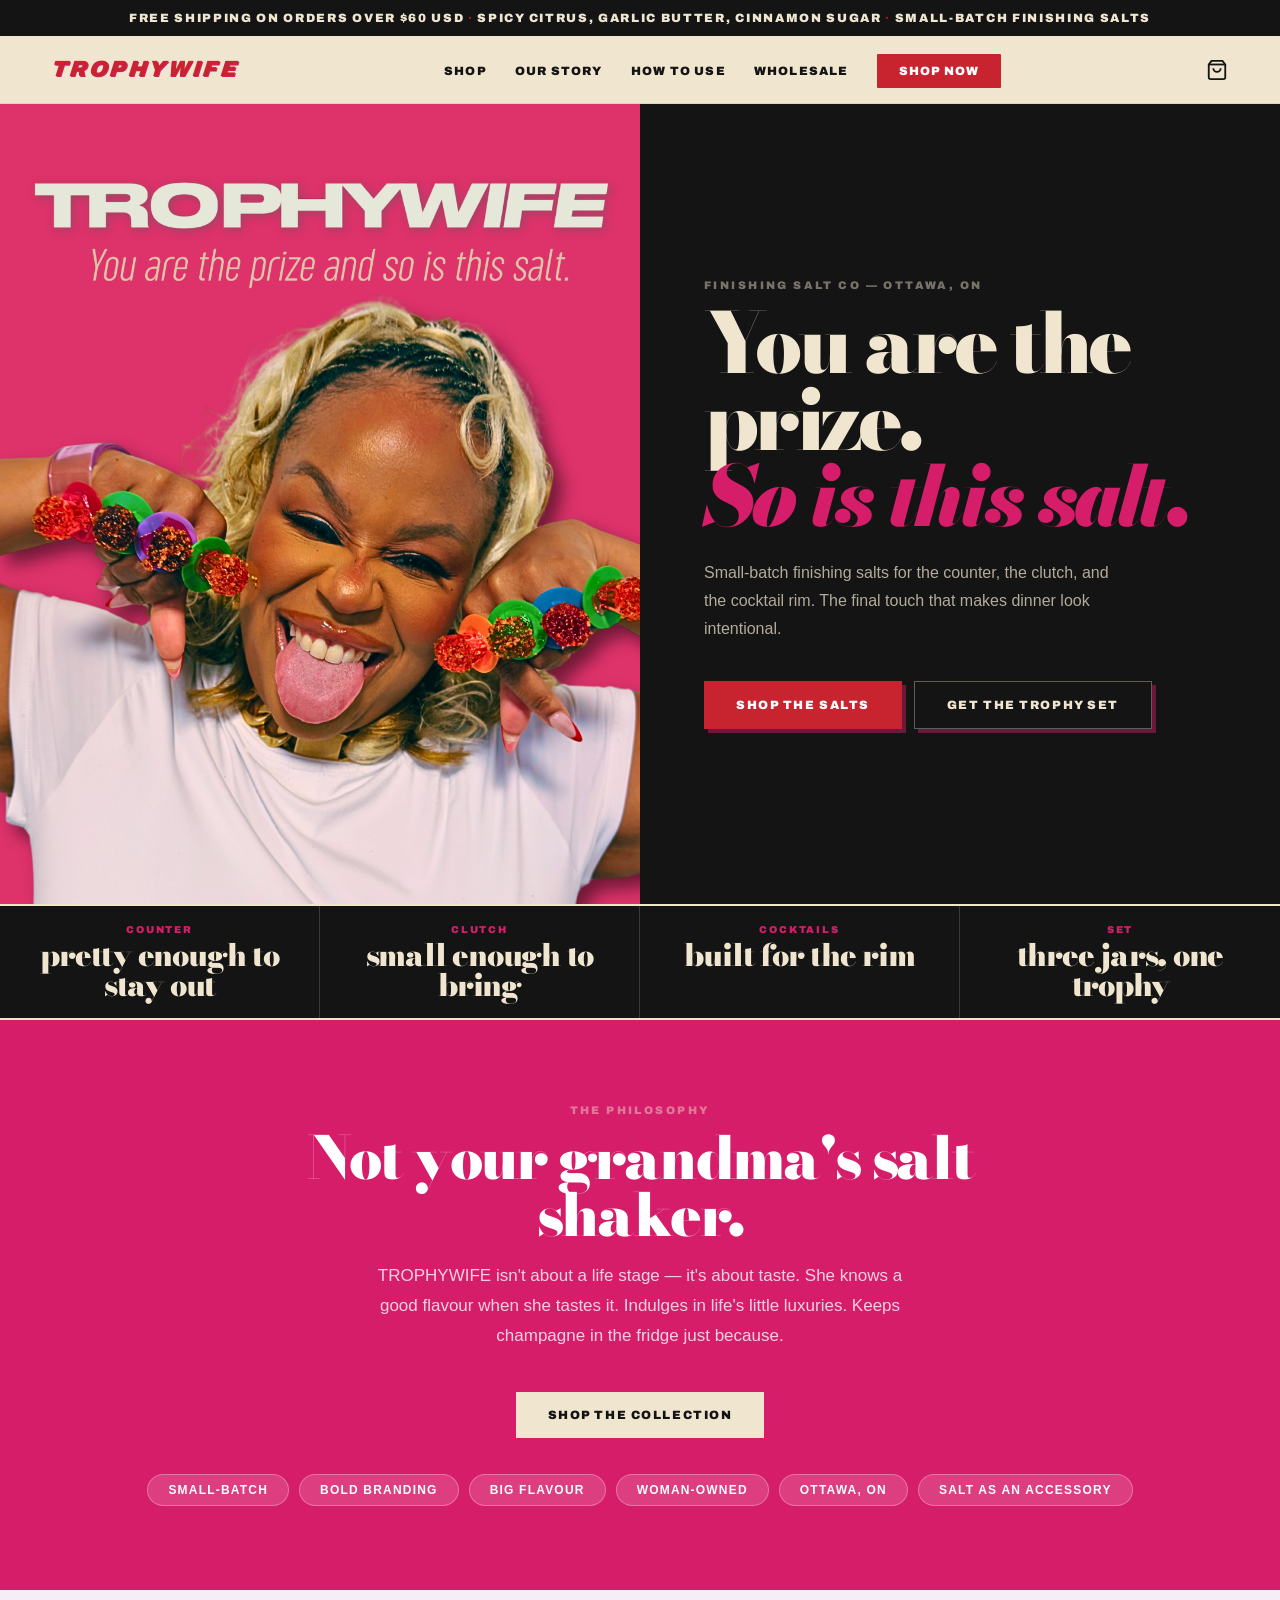
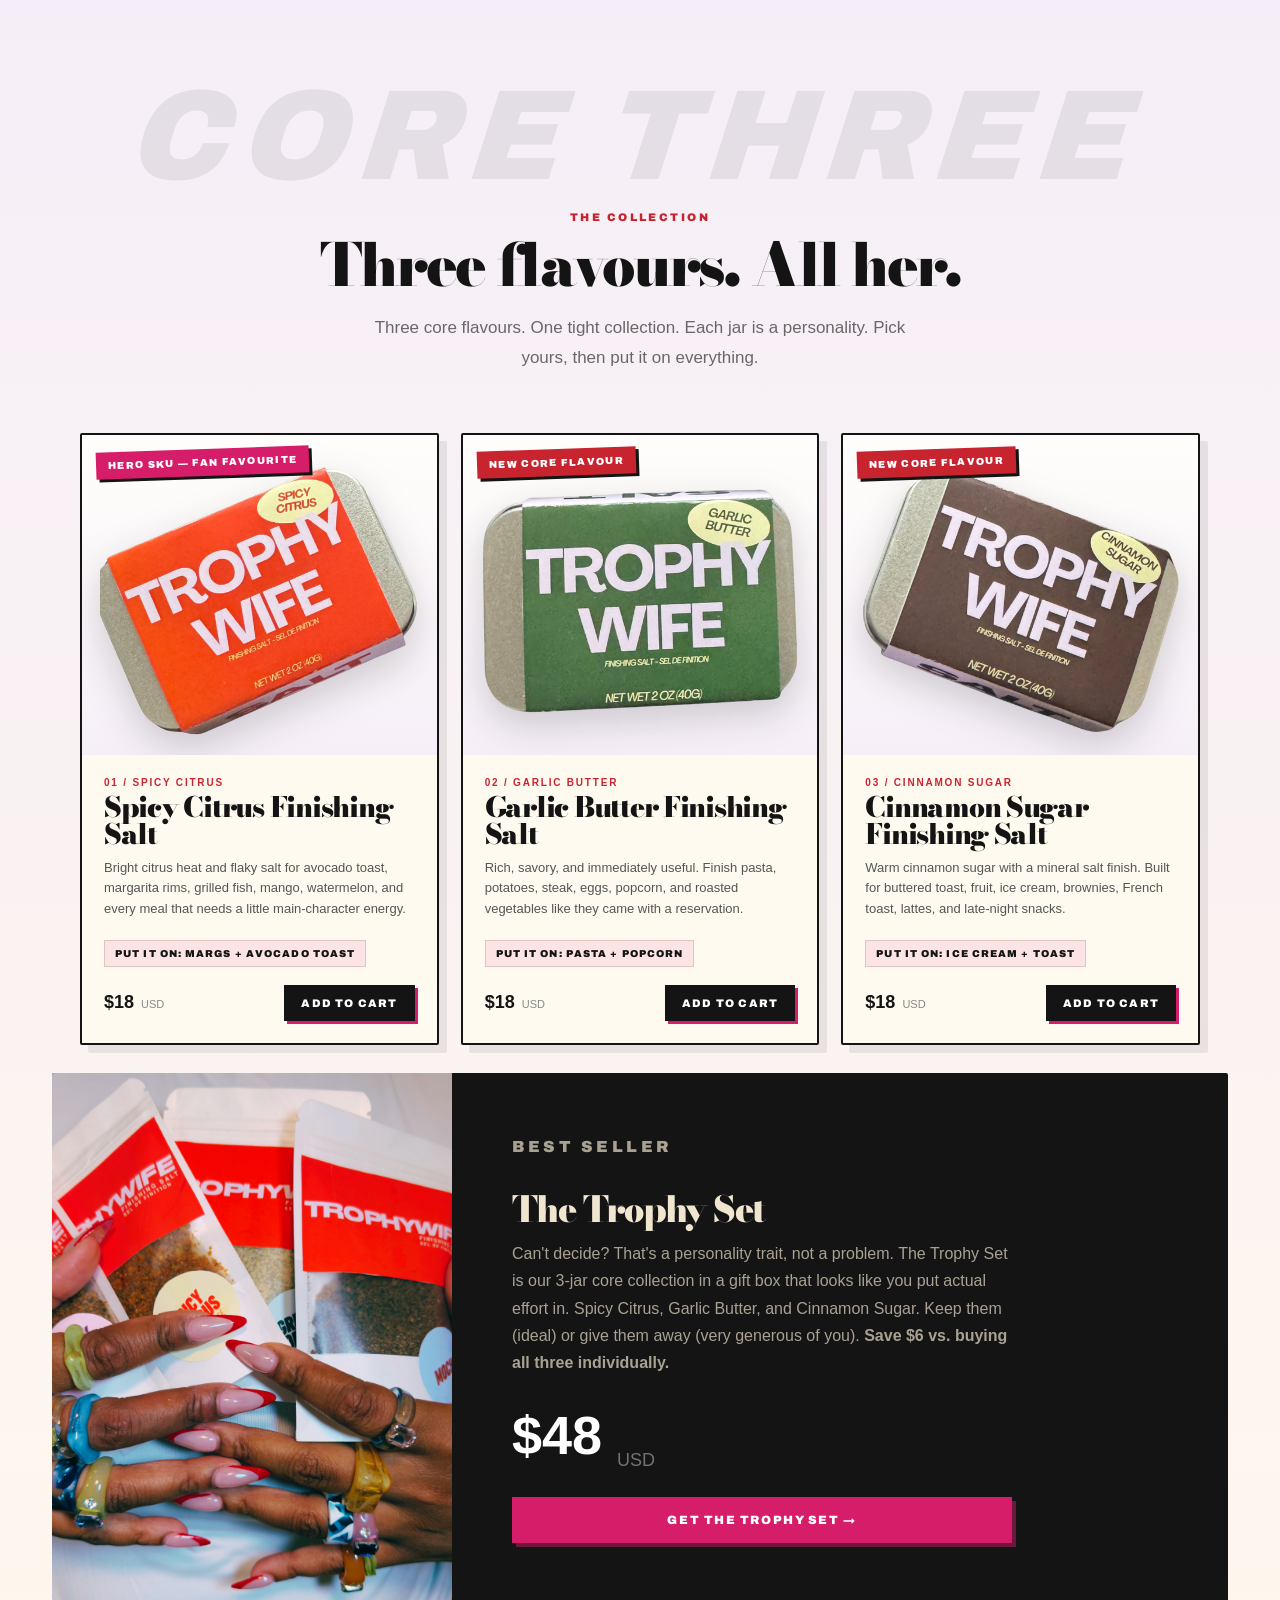
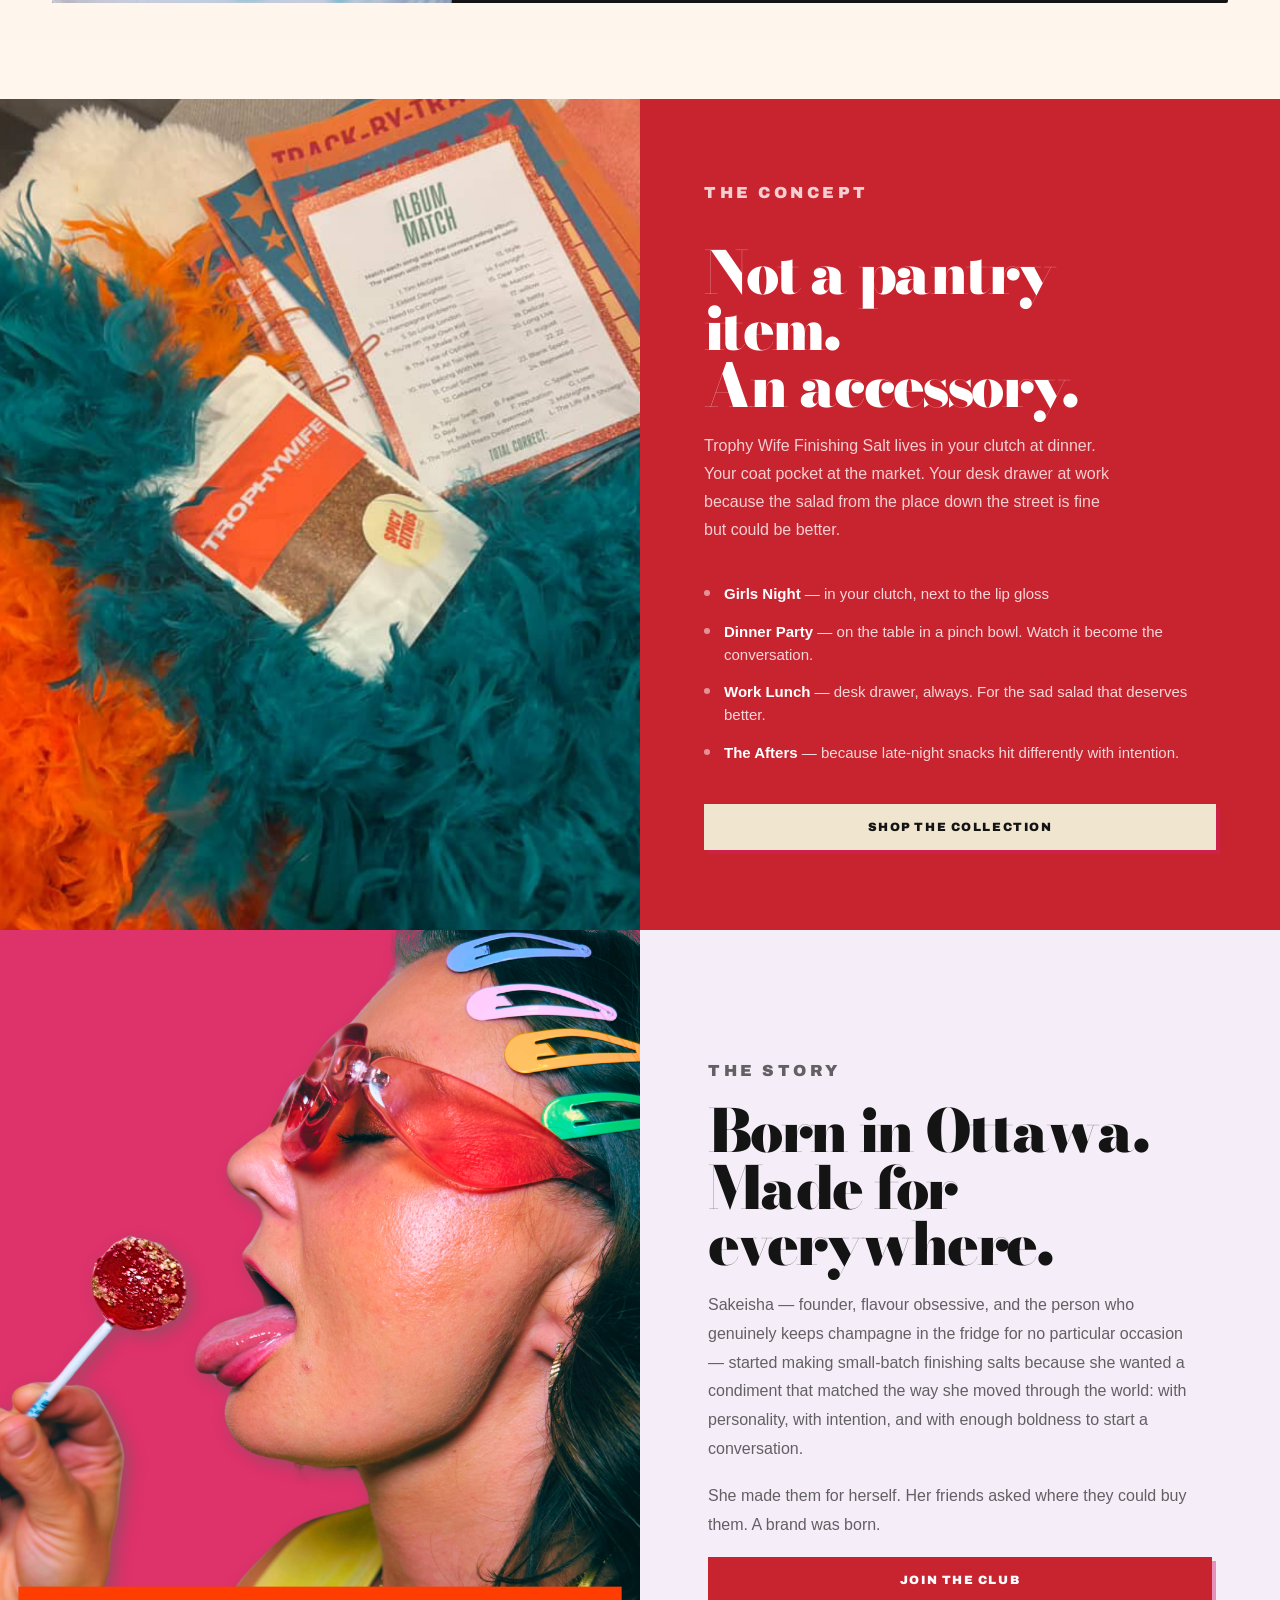
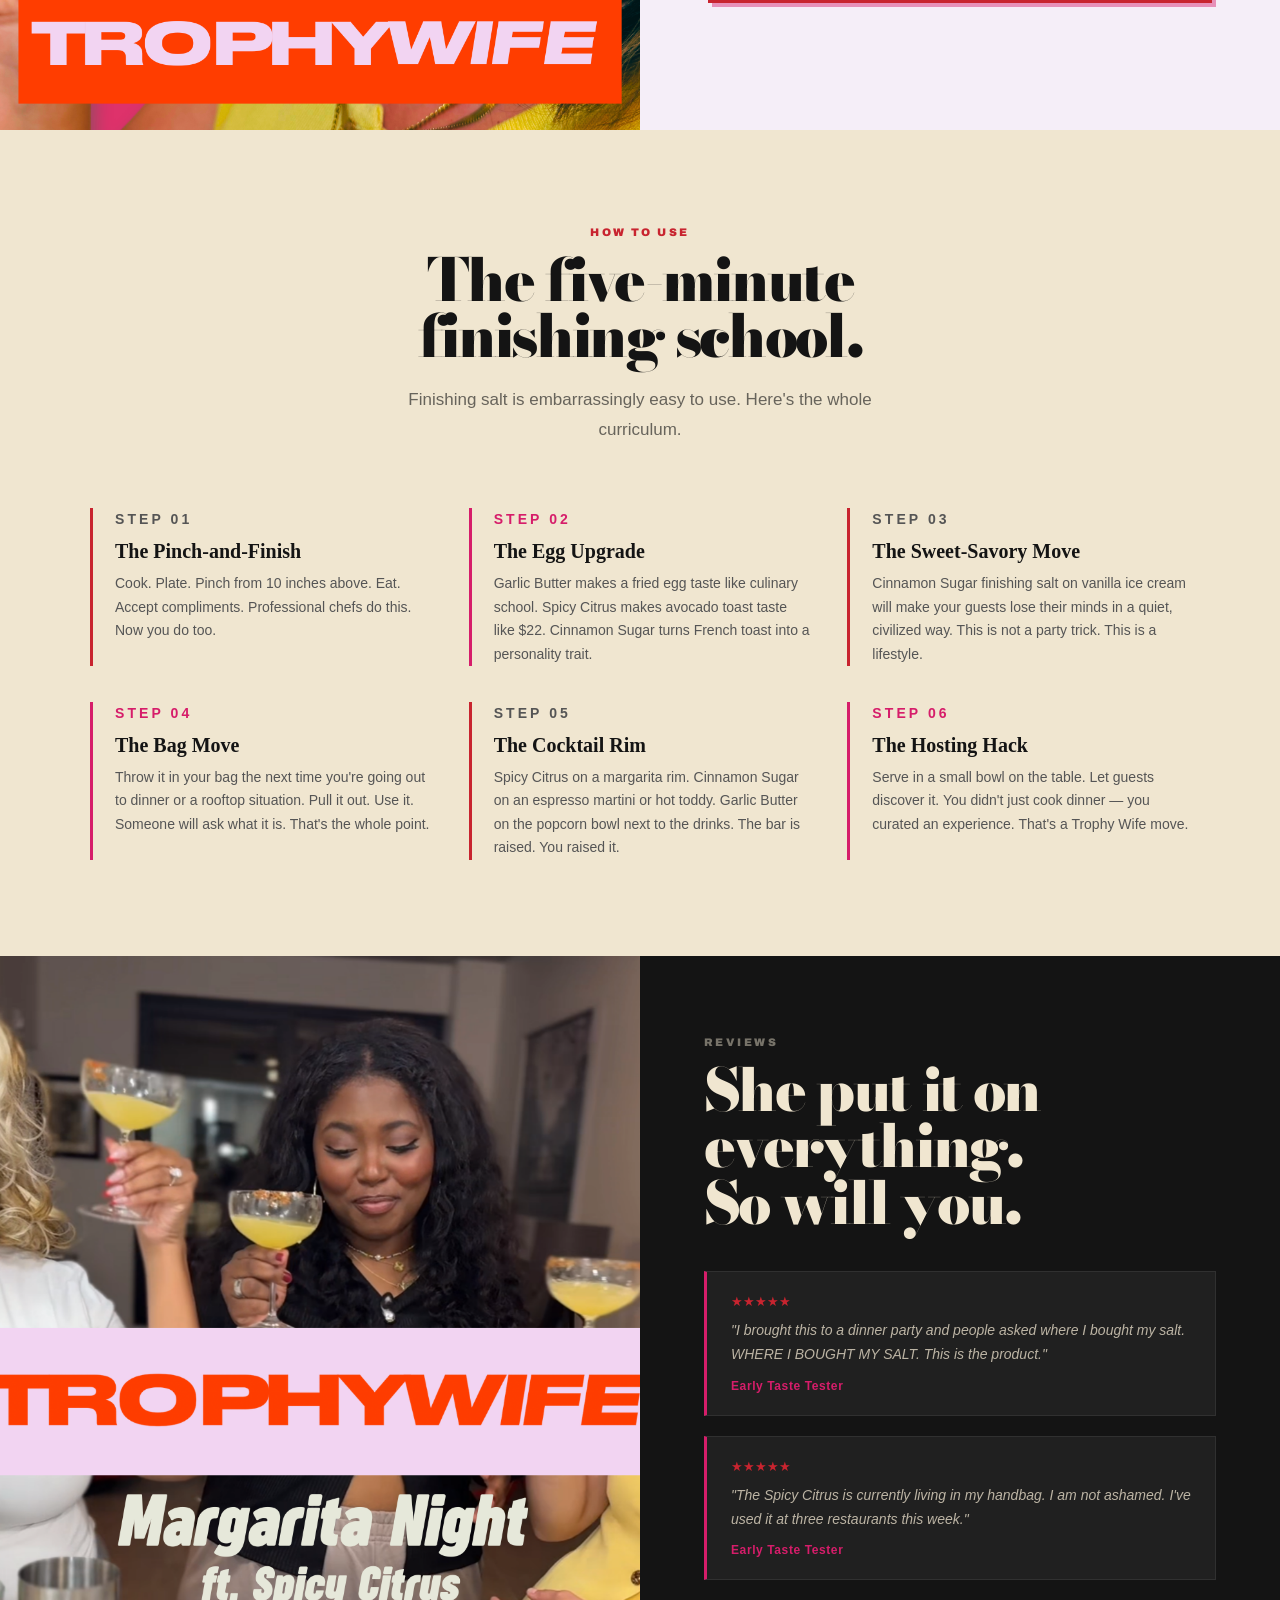
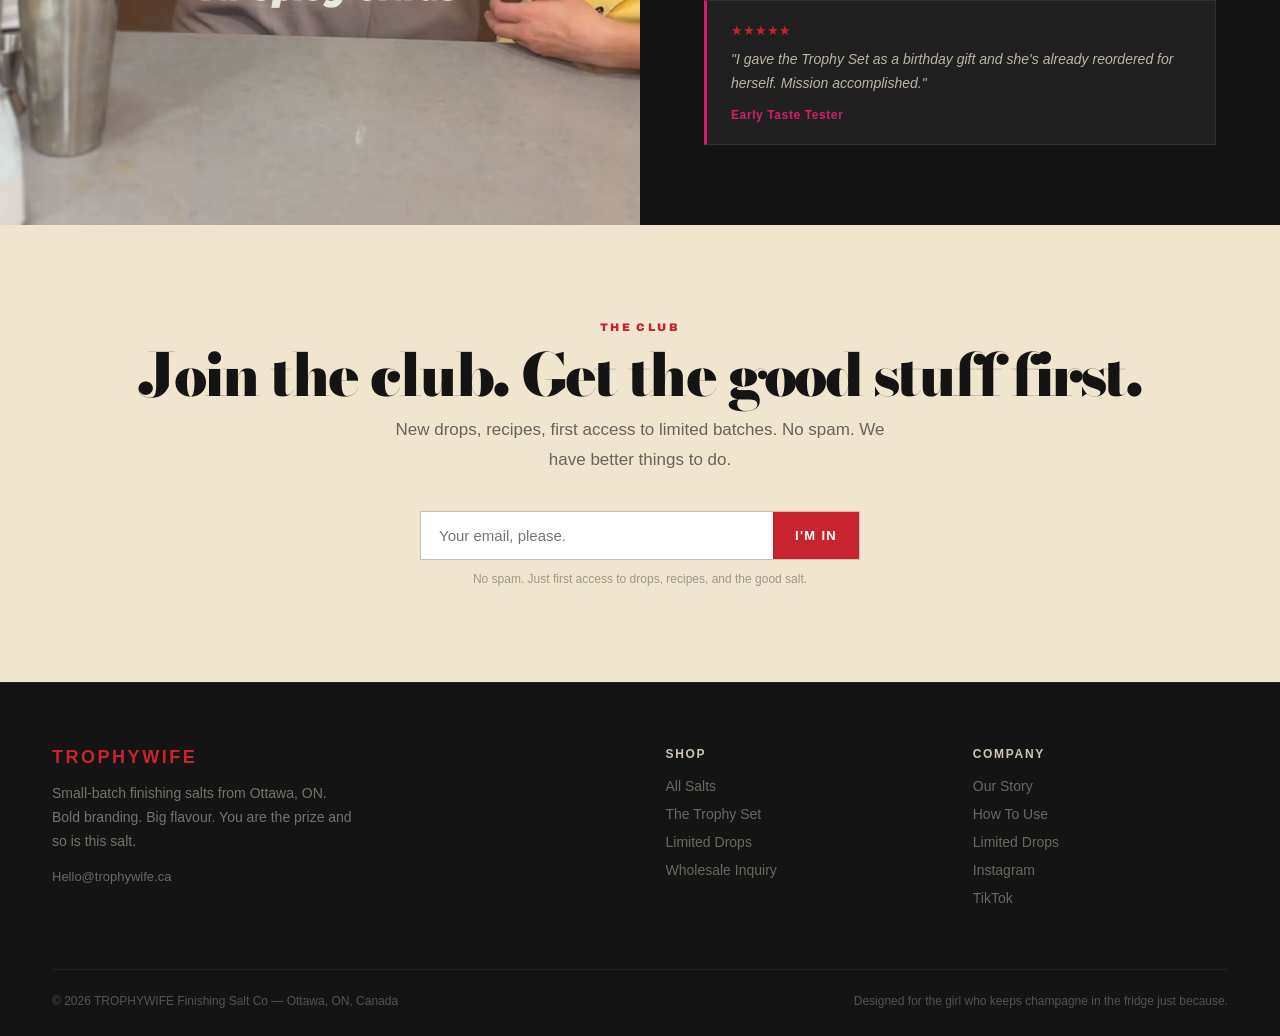
==== index.html @ c9358200 "use tin images in product cards" ====
<!DOCTYPE html>
<html lang="en">
<head>

  <!-- SEO & Security -->
  <meta name="description" content="Trophy Wife Finishing Salt Co — small-batch finishing salts made by hand in Ottawa. Spicy Citrus, Garlic Butter, and Cinnamon Sugar. You are the prize, and so is this salt.">
  <meta name="keywords" content="finishing salt, small batch salt, gourmet salt, fancy salt, CPG, Ottawa, Sakeisha, Trophy Wife">
    <!-- Favicon -->
  <link rel="icon" type="image/x-icon" href="/favicon.ico">
  <link rel="icon" type="image/png" sizes="32x32" href="/favicon-32.png">
  <link rel="icon" type="image/png" sizes="16x16" href="/favicon-16.png">
  <link rel="apple-touch-icon" sizes="180x180" href="/favicon-180.png">
  <meta name="theme-color" content="#D61D6A">
  <link rel="canonical" href="https://eattrophywife.com/">

  <!-- Open Graph (Facebook, LinkedIn, iMessage previews) -->
  <meta property="og:type" content="website">
  <meta property="og:url" content="https://eattrophywife.com/">
  <meta property="og:title" content="Trophy Wife Finishing Salt Co — You are the prize.">
  <meta property="og:description" content="Small-batch finishing salts that live in your bag, not your spice rack. Spicy Citrus, Garlic Butter, Cinnamon Sugar. Ottawa-made.">
  <meta property="og:image" content="https://eattrophywife.com/assets/hero.png">
  <meta property="og:image:width" content="1200">
  <meta property="og:image:height" content="630">
  <meta property="og:site_name" content="Trophy Wife Finishing Salt Co">

  <!-- Twitter Card -->
  <meta name="twitter:card" content="summary_large_image">
  <meta name="twitter:site" content="@trophywifesalt">
  <meta name="twitter:title" content="Trophy Wife Finishing Salt Co — You are the prize.">
  <meta name="twitter:description" content="Small-batch finishing salts that live in your bag, not your spice rack.">
  <meta name="twitter:image" content="https://eattrophywife.com/assets/hero.png">

  <!-- Structured Data (Product Schema) -->
  <script type="application/ld+json">
  {
    "@context": "https://schema.org",
    "@type": "Organization",
    "name": "Trophy Wife Finishing Salt Co",
    "url": "https://eattrophywife.com",
    "logo": "https://eattrophywife.com/assets/hero.png",
    "description": "Small-batch finishing salts handmade in Ottawa, Canada.",
    "sameAs": [
      "https://www.instagram.com/trophywifesalt"
    ]
  }
  </script>

  <link rel="preconnect" href="https://api.fontshare.com">
  <link rel="preconnect" href="https://fonts.googleapis.com">
  <link rel="preconnect" href="https://fonts.gstatic.com" crossorigin>
  <link href="https://fonts.googleapis.com/css2?family=Archivo:ital,wght@0,700;0,900;1,900&family=Bodoni+Moda:ital,opsz,wght@0,6..96,600..900;1,6..96,700..900&display=swap" rel="stylesheet">
  <link href="https://api.fontshare.com/v2/css?f[]=satoshi@700,500,400&display=swap" rel="stylesheet">
  <meta charset="UTF-8"/>
  <meta name="viewport" content="width=device-width, initial-scale=1.0"/>
  <title>TROPHYWIFE — Finishing Salt Co</title>
  <style>
    *, *::before, *::after { box-sizing: border-box; margin: 0; padding: 0; }
    :root {
      --pink:  #D61D6A;
      --red:   #C8242F;
      --cream: #F0E6D0;
      --lav:   #F5EEF8;
      --dark:  #141414;
      --gold:  #C9A84C;
    }
    html { scroll-behavior: smooth; }
    body { font-family: 'Satoshi', 'DM Sans', sans-serif; background: var(--cream); color: var(--dark); overflow-x: hidden; }
    body::selection { background: var(--pink); color: #fff; }

    /* ANN */
    .ann { background: var(--dark); color: var(--cream); text-align: center; padding: 11px; font-size: 12px; letter-spacing: .14em; font-weight: 900; font-family:'Archivo', 'Satoshi', sans-serif; text-transform:uppercase; }
    .ann b { color: var(--red); }

    /* NAV */
    nav { background: var(--cream); display: flex; align-items: center; justify-content: space-between; padding: 0 52px; height: 68px; border-bottom: 1px solid rgba(0,0,0,.08); position: sticky; top: 0; z-index: 200; }
    .logo { font-family:'Archivo', 'Satoshi', sans-serif; font-weight: 900; font-style:italic; font-size: 22px; line-height:.85; letter-spacing: .11em; color: var(--red); text-decoration: none; transform:skew(-8deg); text-shadow: 1px 1px 0 var(--pink); }
    .nav-links { display: flex; gap: 28px; list-style: none; }
    .nav-links a { text-decoration: none; color: var(--dark); font-size: 12px; font-family:'Archivo','Satoshi',sans-serif; font-weight: 900; letter-spacing: .1em; text-transform: uppercase; }
    .nav-links a:hover { color: var(--red); }
    .nav-cta { background: var(--red); color: #fff !important; padding: 10px 22px; border-radius: 1px; }

    /* HERO */
    .hero { display: grid; grid-template-columns: 1fr 1fr; min-height: calc(100vh - 108px); }
    .hero-img { background: var(--pink); overflow: hidden; position: relative; }
    .hero-img img { width: 100%; height: 100%; object-fit: cover; object-position: center top; display: block; }
    .hero-text { background: var(--dark); display: flex; flex-direction: column; justify-content: center; padding: 80px 64px; }
    .eyebrow { font-family:'Archivo','Satoshi',sans-serif; font-size: 11px; letter-spacing: .22em; text-transform: uppercase; font-weight: 900; margin-bottom: 14px; }
    .eyebrow-red   { color: var(--red); }
    .eyebrow-pink  { color: var(--pink); }
    .eyebrow-muted { color: rgba(240,230,208,.45); }
    h1 { font-family: 'Bodoni Moda', 'Zodiak', 'Georgia', serif; font-weight: 900; font-size: clamp(48px,6.5vw,102px); line-height: .92; letter-spacing:-.055em; color: var(--cream); margin-bottom: 24px; }
    h1 em { font-style: italic; color: var(--pink); }
    .hero-sub { font-size: 16px; line-height: 1.75; color: rgba(240,230,208,.72); max-width: 420px; margin-bottom: 38px; }
    .btns { display: flex; gap: 12px; flex-wrap: wrap; }
    .btn { display: inline-flex; align-items: center; justify-content:center; padding: 16px 32px; font-size: 12px; font-weight: 900; letter-spacing: .13em; text-transform: uppercase; text-decoration: none; border-radius: 0; cursor: pointer; border: none; font-family: 'Archivo', 'Satoshi', sans-serif; transition: opacity .15s, transform .15s, box-shadow .15s; box-shadow: 4px 4px 0 rgba(214,29,106,.45); }
    .btn:hover { opacity: .92; transform: translate(-1px,-2px); box-shadow: 6px 6px 0 rgba(214,29,106,.55); }
    .btn-red     { background: var(--red);   color: #fff; }
    .btn-cream   { background: var(--cream); color: var(--dark); }
    .btn-dark    { background: var(--dark);  color: #fff; }
    .btn-pink    { background: var(--pink);  color: #fff; }
    .btn-outline { background: transparent; color: var(--cream); border: 1.5px solid rgba(240,230,208,.35); }

    /* SECTION */
    section { padding: 96px 52px; }
    h2 { font-family: 'Bodoni Moda', 'Zodiak', 'Georgia', serif; font-size: clamp(34px,4.6vw,68px); font-weight: 900; line-height: .96; letter-spacing:-.045em; margin-bottom: 20px; }
    .body-lg { font-size: 17px; line-height: 1.75; color: rgba(20,20,20,.62); }
    .body-lg-light { color: rgba(240,230,208,.72); }

    /* PHILOSOPHY */
    .philosophy { background: var(--pink); color: #fff; text-align: center; padding: 84px 52px; }
    .philosophy h2 { color: #fff; max-width: 800px; margin: 0 auto 18px; }
    .philosophy .body-lg { color: rgba(255,255,255,.8); max-width: 560px; margin: 0 auto 42px; }
    .pills { display: flex; flex-wrap: wrap; gap: 10px; justify-content: center; margin-top: 36px; }
    .pill { background: rgba(255,255,255,.15); border: 1px solid rgba(255,255,255,.28); color: #fff; padding: 8px 20px; border-radius: 100px; font-size: 12px; font-weight: 700; letter-spacing: .1em; text-transform: uppercase; }

    /* PRODUCTS */
    .products { background: linear-gradient(180deg, var(--lav) 0%, #fff7ed 100%); position:relative; }
    .products-hdr { text-align: center; margin-bottom: 60px; }
    .grid-4 { display: grid; grid-template-columns: repeat(3,1fr); gap: 22px; max-width: 1120px; margin: 0 auto 28px; }
    .pcard { background: #fffaf0; border-radius: 2px; overflow: hidden; transition: transform .2s, box-shadow .2s; display:flex; flex-direction:column; min-height:100%; border:2px solid var(--dark); box-shadow: 8px 8px 0 rgba(20,20,20,.08); position:relative; }
    .pcard:hover { transform: translate(-2px,-6px) rotate(-.35deg); box-shadow: 12px 14px 0 rgba(214,29,106,.18), 0 20px 50px rgba(0,0,0,.12); }
    .pimg { height: 320px; overflow: hidden; position: relative; display:flex; align-items:center; justify-content:center; background:linear-gradient(180deg, rgba(255,255,255,.75) 0%, rgba(245,238,248,.95) 100%); padding: 22px 18px 10px; }
    .pimg img { width: 100%; height: 100%; object-fit: contain; object-position: center; filter: drop-shadow(0 14px 18px rgba(20,20,20,.18)); }
    .pbadge { position: absolute; top: 14px; left: 14px; right:auto; background: var(--red); color: #fff; text-align: center; padding: 8px 12px; font-size: 10px; font-family:'Archivo','Satoshi',sans-serif; font-weight: 900; letter-spacing: .13em; transform: rotate(-2deg); z-index:2; box-shadow:3px 3px 0 var(--dark); }
    .pbadge-hero { background: var(--pink); }
    .pbody { padding: 22px; display:flex; flex-direction:column; flex:1; }
    .pnum { font-size: 10px; color: var(--red); font-weight: 700; letter-spacing: .18em; text-transform: uppercase; margin-bottom: 5px; }
    .pname { font-family: 'Bodoni Moda', 'Zodiak', 'Georgia', serif; font-size: 28px; font-weight: 900; margin-bottom: 10px; line-height: .98; letter-spacing:-.045em; }
    .pdesc { font-size: 13px; color: #555; line-height: 1.6; margin-bottom: 18px; min-height:64px; }
    .pfoot { display: flex; align-items: center; justify-content: space-between; margin-top:auto; gap:14px; }
    .pprice { font-size: 18px; font-weight: 700; }
    .pprice sub { font-size: 11px; color: #888; font-weight: 400; vertical-align: baseline; margin-left: 2px; }
    .add-btn { background: var(--dark); color: #fff; border: none; padding: 12px 17px; font-size: 11px; font-weight: 900; letter-spacing: .11em; text-transform: uppercase; cursor: pointer; border-radius: 0; font-family: 'Archivo','Satoshi',sans-serif; transition: background .15s, transform .15s; box-shadow:3px 3px 0 var(--pink); }
    .add-btn:hover { background: var(--red); transform:translate(-1px,-1px); }

    .signal-strip { background: var(--dark); color: var(--cream); display:grid; grid-template-columns:repeat(4,1fr); border-top:2px solid var(--cream); border-bottom:2px solid var(--cream); }
    .signal-item { padding:18px 22px; text-align:center; border-right:1px solid rgba(240,230,208,.18); }
    .signal-item:last-child { border-right:0; }
    .signal-kicker { font-family:'Archivo','Satoshi',sans-serif; font-size:10px; letter-spacing:.18em; font-weight:900; color:var(--pink); text-transform:uppercase; display:block; margin-bottom:5px; }
    .signal-copy { font-family:'Bodoni Moda','Georgia',serif; font-size:clamp(22px,2.4vw,36px); font-weight:900; letter-spacing:-.04em; line-height:.95; }
    .flavor-move { display:inline-flex; align-self:flex-start; background:rgba(214,29,106,.1); color:var(--dark); border:1px solid rgba(20,20,20,.14); padding:7px 10px; margin:0 0 18px; font-family:'Archivo','Satoshi',sans-serif; font-size:10px; font-weight:900; letter-spacing:.11em; text-transform:uppercase; }
    .section-scream { font-family:'Archivo','Satoshi',sans-serif; font-weight:900; font-style:italic; letter-spacing:.08em; text-transform:uppercase; color:rgba(20,20,20,.08); font-size:clamp(44px,10vw,148px); line-height:.8; text-align:center; margin:0 auto 22px; transform:skew(-8deg); }

    /* GIFT CARD */
    .gift-card { background: var(--dark); display: flex; overflow: hidden; border-radius: 2px; max-width: 1260px; margin: 0 auto; }
    .gift-img { flex: 0 0 400px; overflow: hidden; background: var(--pink); }
    .gift-img img { width: 100%; height: 100%; object-fit: cover; }
    .gift-body { padding: 60px; display: flex; flex-direction: column; justify-content: center; }
    .gift-body h2 { color: var(--cream); font-size: clamp(26px,2.8vw,44px); margin-bottom: 14px; }
    .gift-body p { font-size: 16px; color: rgba(240,230,208,.68); line-height: 1.7; max-width: 500px; margin-bottom: 32px; }
    .gift-price { font-size: 54px; font-weight: 900; color: #fff; line-height: 1; margin-bottom: 28px; }
    .gift-price sub { font-size: 18px; color: rgba(255,255,255,.4); font-weight: 400; }

    /* LIFESTYLE SPLIT */
    .lifestyle-split { display: grid; grid-template-columns: 1fr 1fr; min-height: 600px; padding: 0; }
    .ls-img { overflow: hidden; }
    .ls-img img { width: 100%; height: 100%; object-fit: cover; display: block; }
    .ls-text { background: var(--red); color: #fff; padding: 80px 64px; display: flex; flex-direction: column; justify-content: center; }
    .ls-text h2 { color: #fff; max-width: 420px; margin-bottom: 18px; }
    .ls-text p { font-size: 16px; color: rgba(255,255,255,.78); max-width: 420px; line-height: 1.75; margin-bottom: 38px; }
    .use-list { list-style: none; display: flex; flex-direction: column; gap: 14px; margin-bottom: 40px; }
    .use-list li { display: flex; align-items: flex-start; gap: 14px; }
    .use-list .dot { width: 6px; height: 6px; background: rgba(255,255,255,.5); border-radius: 50%; margin-top: 8px; flex-shrink: 0; }
    .use-list span { font-size: 15px; color: rgba(255,255,255,.82); line-height: 1.55; }
    .use-list strong { color: #fff; }

    /* ABOUT SPLIT */
    .about-split { display: grid; grid-template-columns: 1fr 1fr; min-height: 620px; padding: 0; }
    .about-img { overflow: hidden; background: var(--pink); }
    .about-img img { width: 100%; height: 100%; object-fit: cover; display: block; }
    .about-text { background: var(--lav); padding: 88px 68px; display: flex; flex-direction: column; justify-content: center; }
    .about-text h2 { margin-bottom: 18px; }
    .about-text p { font-size: 16px; line-height: 1.8; color: rgba(20,20,20,.65); margin-bottom: 18px; max-width: 480px; }

    /* HOW TO */
    .howto { background: var(--cream); }
    .howto-hdr { text-align: center; max-width: 640px; margin: 0 auto 64px; }
    .steps { display: grid; grid-template-columns: repeat(3,1fr); gap: 36px; max-width: 1100px; margin: 0 auto; }
    .step { padding-left: 22px; border-left: 3px solid var(--red); }
    .step:nth-child(even) { border-left-color: var(--pink); }
    .step-n { font-size: 10px; font-weight: 700; letter-spacing: .22em; color: var(--red); text-transform: uppercase; margin-bottom: 8px; }
    .step:nth-child(even) .step-n { color: var(--pink); }
    .step h4 { font-family: 'Zodiak', 'Georgia', serif; font-size: 20px; font-weight: 700; margin-bottom: 9px; }
    .step p { font-size: 14px; color: #555; line-height: 1.68; }

    /* SOCIAL PROOF / PHOTO BAND */
    .proof-band { background: var(--dark); display: grid; grid-template-columns: 1fr 1fr; min-height: 500px; padding: 0; }
    .proof-img { overflow: hidden; }
    .proof-img img { width: 100%; height: 100%; object-fit: cover; display: block; }
    .proof-text { padding: 80px 64px; display: flex; flex-direction: column; justify-content: center; }
    .proof-text h2 { color: var(--cream); margin-bottom: 40px; }
    .tgrid { display: flex; flex-direction: column; gap: 20px; }
    .tcard { background: rgba(255,255,255,.05); border: 1px solid rgba(255,255,255,.07); border-left: 3px solid var(--pink); padding: 22px 24px; }
    .stars { color: var(--red); font-size: 13px; margin-bottom: 10px; }
    .ttext { font-style: italic; font-size: 14px; line-height: 1.7; color: rgba(240,230,208,.75); margin-bottom: 12px; }
    .tauthor { font-size: 12px; font-weight: 700; color: var(--pink); letter-spacing: .05em; }

    /* GIFT BAND */
    .gift-band { background: var(--pink); display: flex; align-items: center; justify-content: space-between; padding: 72px 80px; gap: 48px; }
    .gift-band h2 { color: #fff; max-width: 540px; }
    .gift-band p { font-size: 16px; color: rgba(255,255,255,.78); max-width: 500px; margin-top: 14px; }
    .gift-price-right { text-align: right; flex-shrink: 0; }
    .gift-price-right .amount { font-size: 64px; font-weight: 900; color: #fff; line-height: 1; display: block; }
    .gift-price-right .label { font-size: 13px; color: rgba(255,255,255,.55); letter-spacing: .1em; text-transform: uppercase; margin-bottom: 22px; display: block; }

    /* EMAIL */
    .email-sect { background: var(--cream); text-align: center; }
    .email-sect h2 { margin-bottom: 12px; }
    .email-sect .body-lg { max-width: 500px; margin: 0 auto 36px; }
    .email-form { display: flex; max-width: 440px; margin: 0 auto; border: 1.5px solid rgba(20,20,20,.18); }
    .email-form input { flex: 1; padding: 15px 18px; border: none; background: #fff; font-size: 15px; font-family: 'Satoshi',sans-serif; outline: none; color: var(--dark); }
    .email-form button { background: var(--red); color: #fff; border: none; padding: 15px 22px; font-size: 13px; font-weight: 700; letter-spacing: .1em; text-transform: uppercase; cursor: pointer; font-family: 'Satoshi',sans-serif; }
    .email-form button:hover { background: var(--pink); }
    .email-fine { font-size: 12px; color: rgba(20,20,20,.38); margin-top: 12px; }

    /* FOOTER */
    footer { background: var(--dark); padding: 64px 52px 28px; border-top: 1px solid rgba(255,255,255,.06); }
    .footer-grid { display: grid; grid-template-columns: 2.2fr 1fr 1fr; gap: 52px; margin-bottom: 52px; }
    .footer-brand { font-weight: 900; font-size: 18px; letter-spacing: .14em; color: var(--red); margin-bottom: 14px; }
    .footer-tag { font-size: 14px; line-height: 1.7; color: rgba(240,230,208,.45); max-width: 300px; margin-bottom: 16px; }
    .footer-contact { font-size: 13px; color: rgba(240,230,208,.4); }
    .footer-h { font-size: 12px; font-weight: 700; letter-spacing: .14em; text-transform: uppercase; color: rgba(240,230,208,.85); margin-bottom: 16px; }
    .footer-links { list-style: none; }
    .footer-links li { margin-bottom: 10px; }
    .footer-links a { color: rgba(240,230,208,.4); font-size: 14px; text-decoration: none; }
    .footer-links a:hover { color: var(--cream); }
    .footer-bottom { border-top: 1px solid rgba(255,255,255,.06); padding-top: 24px; display: flex; justify-content: space-between; font-size: 12px; color: rgba(240,230,208,.3); }

    /* RESPONSIVE */
    @media (max-width: 900px) {
      nav { padding: 0 20px; gap: 16px; }
      .nav-links { display: none; }
      .hero, .about-split, .lifestyle-split, .proof-band { grid-template-columns: 1fr; }
      .signal-strip { grid-template-columns:repeat(2,1fr); }
      .hero { min-height: 0; }
      .hero-img, .about-img { height: 60vw; }
      .hero-img img { object-position: center 25% !important; }
      .hero-text, .about-text, .ls-text, .proof-text { padding: 52px 28px; }
      section { padding: 64px 24px; }
      .grid-4 { grid-template-columns: repeat(2,1fr); }
      .steps { grid-template-columns: 1fr; }
      .gift-card { flex-direction: column; }
      .gift-img { flex: none; height: 280px; }
      .gift-body { padding: 40px 28px; }
      .gift-band { flex-direction: column; padding: 52px 24px; text-align: center; }
      .gift-price-right { text-align: center; }
      .footer-grid { grid-template-columns: 1fr; gap: 28px; }
    }

    @media (max-width: 640px) {
      .ann { font-size: 11.5px; padding: 10px 16px; line-height:1.35; }
      nav { height: 56px; padding: 0 16px; }
      .logo { font-size: 18px; }
      h1 { font-size: clamp(36px, 10vw, 56px); }
      h2 { font-size: clamp(30px, 8vw, 46px); }
      .hero-img { height: 82vw; }
      .hero-img img { object-position: center top !important; }
      .hero-sub { font-size: 16px; line-height:1.62; }
      .btns { flex-direction: column; gap: 12px; align-items: stretch; }
      .btns .btn { text-align: center; padding: 17px 24px; font-size:12px; }
      .grid-4 { grid-template-columns: 1fr 1fr; gap: 12px; }
      .pcard .pimg { height: 52vw; }
      .pname { font-size: 25px; }
      .pdesc { font-size:14px; line-height:1.58; min-height:0; }
      .flavor-move { font-size:10.5px; line-height:1.25; }
      .pprice { font-size: 17px; }
      .add-btn { padding: 14px 16px; font-size: 11.5px; }
      .hero-text, .about-text, .ls-text, .proof-text { padding: 36px 20px; }
      section { padding: 52px 16px; }
      .philosophy h2 { font-size: clamp(30px, 8vw, 44px); }
      .steps { gap: 28px; }
      .step { padding: 0 0 0 14px; }
      .step p, .ttext, .footer-links a, .footer-tag { font-size:15px; }
      .footer-contact, .footer-bottom { font-size:13px; }
      .email-form { flex-direction: column; border: none; }
      .email-form input { border: 1.5px solid rgba(20,20,20,.18); padding: 15px 18px; margin-bottom: 8px; }
      .email-form button { padding: 15px; }
      .gift-body { padding: 28px 20px; }
      .gift-body h2 { font-size: clamp(22px, 6vw, 32px); }
      .footer-grid { padding: 0; }
      .footer-links { gap: 12px; }
    }

    @media (max-width: 520px) {
      .grid-4 { grid-template-columns: 1fr; }
      .signal-strip { grid-template-columns:1fr; }
      .signal-item { border-right:0; border-bottom:1px solid rgba(240,230,208,.14); }
      .pcard .pimg { height: 72vw; }
    }

    .hamburger { display: none; flex-direction: column; gap: 5px; cursor: pointer; padding: 4px; background: none; border: none; }
    .hamburger span { display: block; width: 22px; height: 2px; background: var(--dark); border-radius: 2px; transition: all .25s; }
    .mobile-menu { display: none; position: fixed; top: 56px; left: 0; right: 0; background: #141414; padding: 24px; z-index: 999; flex-direction: column; gap: 0; border-top: 1px solid rgba(240,230,208,.12); }
    .mobile-menu a { color: #F0E6D0; text-decoration: none; font-size: 15px; font-weight: 600; letter-spacing: .08em; text-transform: uppercase; padding: 14px 0; border-bottom: 1px solid rgba(240,230,208,.08); display: block; font-family: 'Satoshi', sans-serif; }
    .mobile-menu a:last-child { border-bottom: none; }
    .mobile-menu.open { display: flex; }

    @media (max-width: 640px) {
      .nav-links { display: none; }
      .hamburger { display: flex; }
      .nav-cta { display: none; }
    }
  </style>
</head>
<body>

<div class="ann">Free shipping on orders over $60 USD <b>·</b> Spicy Citrus, Garlic Butter, Cinnamon Sugar <b>·</b> Small-batch finishing salts</div>

<nav>
  <a class="logo" href="/">TROPHYWIFE</a>
  <ul class="nav-links">
    <li><a href="#products">Shop</a></li>
    <li><a href="#about">Our Story</a></li>
    <li><a href="#howto">How To Use</a></li>
    <li><a href="mailto:Hello@trophywife.ca?subject=TROPHYWIFE%20Wholesale%20Inquiry">Wholesale</a></li>
    <li><a href="#products" class="nav-cta">Shop Now</a></li>
  </ul>

  <!-- Mobile hamburger -->
  <button class="hamburger" id="hamburger" onclick="toggleMenu()" aria-label="Menu">
    <span></span><span></span><span></span>
  </button>
</nav>
<div class="mobile-menu" id="mobileMenu">
  <a href="#products" onclick="closeMenu()">Shop</a>
  <a href="#about" onclick="closeMenu()">Our Story</a>
  <a href="#howto" onclick="closeMenu()">How To Use</a>
  <a href="mailto:Hello@trophywife.ca?subject=TROPHYWIFE%20Wholesale%20Inquiry" onclick="closeMenu()">Wholesale</a>
  <a href="https://bexhn7-dp.myshopify.com/products/the-trophy-set" style="color:#C8242F;font-weight:900" onclick="closeMenu()">Get The Trophy Set</a>
</div>
<script>
function toggleMenu() {
  document.getElementById('mobileMenu').classList.toggle('open');
}
function closeMenu() {
  document.getElementById('mobileMenu').classList.remove('open');
}
</script>

<!-- HERO -->
<div class="hero">
  <div class="hero-img">
    <img src="assets/hero.png" alt="TROPHYWIFE — You are the prize and so is this salt" />
  </div>
  <div class="hero-text">
    <p class="eyebrow eyebrow-muted">Finishing Salt Co — Ottawa, ON</p>
    <h1>You are the prize.<br><em>So is this salt.</em></h1>
    <p class="hero-sub">Small-batch finishing salts for the counter, the clutch, and the cocktail rim. The final touch that makes dinner look intentional.</p>
    <div class="btns">
      <a href="#products" class="btn btn-red">Shop The Salts</a>
      <a href="https://bexhn7-dp.myshopify.com/products/the-trophy-set" class="btn btn-outline">Get The Trophy Set</a>
    </div>
  </div>
</div>

<div class="signal-strip" aria-label="Trophy Wife product positioning">
  <div class="signal-item"><span class="signal-kicker">Counter</span><span class="signal-copy">pretty enough to stay out</span></div>
  <div class="signal-item"><span class="signal-kicker">Clutch</span><span class="signal-copy">small enough to bring</span></div>
  <div class="signal-item"><span class="signal-kicker">Cocktails</span><span class="signal-copy">built for the rim</span></div>
  <div class="signal-item"><span class="signal-kicker">Set</span><span class="signal-copy">three jars, one trophy</span></div>
</div>

<!-- PHILOSOPHY -->
<section class="philosophy">
  <p class="eyebrow eyebrow-muted">The Philosophy</p>
  <h2>Not your grandma's salt shaker.</h2>
  <p class="body-lg body-lg-light">TROPHYWIFE isn't about a life stage — it's about taste. She knows a good flavour when she tastes it. Indulges in life's little luxuries. Keeps champagne in the fridge just because.</p>
  <a href="#products" class="btn btn-cream">Shop The Collection</a>
  <div class="pills">
    <span class="pill">Small-Batch</span>
    <span class="pill">Bold Branding</span>
    <span class="pill">Big Flavour</span>
    <span class="pill">Woman-Owned</span>
    <span class="pill">Ottawa, ON</span>
    <span class="pill">Salt As An Accessory</span>
  </div>
</section>

<!-- PRODUCTS -->
<section class="products" id="products">
  <div class="products-hdr">
    <div class="section-scream">CORE THREE</div>
    <p class="eyebrow eyebrow-red">The Collection</p>
    <h2>Three flavours. All her.</h2>
    <p class="body-lg" style="max-width:560px;margin:0 auto;text-align:center;">Three core flavours. One tight collection. Each jar is a personality. Pick yours, then put it on everything.</p>
  </div>

  <div class="grid-4">
    <div class="pcard" data-product="spicy-citrus">
      <div class="pimg">
        <div class="pbadge pbadge-hero">HERO SKU — FAN FAVOURITE</div>
        <img src="assets/sku-spicy-citrus-tin.png" alt="Spicy Citrus Finishing Salt tin" />
      </div>
      <div class="pbody">
        <p class="pnum" data-slug="spicy-citrus">01 / Spicy Citrus</p>
        <h3 class="pname">Spicy Citrus Finishing Salt</h3>
        <p class="pdesc">Bright citrus heat and flaky salt for avocado toast, margarita rims, grilled fish, mango, watermelon, and every meal that needs a little main-character energy.</p>
        <span class="flavor-move">Put it on: margs + avocado toast</span>
        <div class="pfoot">
          <span class="pprice">$18 <sub>USD</sub></span>
          <button class="add-btn">Add to Cart</button>
        </div>
      </div>
    </div>

    <div class="pcard" data-product="garlic-butter">
      <div class="pimg">
        <div class="pbadge">NEW CORE FLAVOUR</div>
        <img src="assets/sku-garlic-butter-tin.png" alt="Garlic Butter Finishing Salt tin" />
      </div>
      <div class="pbody">
        <p class="pnum" data-slug="garlic-butter">02 / Garlic Butter</p>
        <h3 class="pname">Garlic Butter Finishing Salt</h3>
        <p class="pdesc">Rich, savory, and immediately useful. Finish pasta, potatoes, steak, eggs, popcorn, and roasted vegetables like they came with a reservation.</p>
        <span class="flavor-move">Put it on: pasta + popcorn</span>
        <div class="pfoot">
          <span class="pprice">$18 <sub>USD</sub></span>
          <button class="add-btn">Add to Cart</button>
        </div>
      </div>
    </div>

    <div class="pcard" data-product="cinnamon-sugar">
      <div class="pimg">
        <div class="pbadge">NEW CORE FLAVOUR</div>
        <img src="assets/sku-cinnamon-sugar-tin.png" alt="Cinnamon Sugar Finishing Salt tin" />
      </div>
      <div class="pbody">
        <p class="pnum" data-slug="cinnamon-sugar">03 / Cinnamon Sugar</p>
        <h3 class="pname">Cinnamon Sugar Finishing Salt</h3>
        <p class="pdesc">Warm cinnamon sugar with a mineral salt finish. Built for buttered toast, fruit, ice cream, brownies, French toast, lattes, and late-night snacks.</p>
        <span class="flavor-move">Put it on: ice cream + toast</span>
        <div class="pfoot">
          <span class="pprice">$18 <sub>USD</sub></span>
          <button class="add-btn">Add to Cart</button>
        </div>
      </div>
    </div>
  </div>

  <!-- Gift Set -->
  <div class="gift-card">
    <div class="gift-img">
      <img src="assets/product-hands.png" alt="The Trophy Set — three Trophy Wife Finishing Salts" />
    </div>
    <div class="gift-body">
      <p class="eyebrow eyebrow-muted">Best Seller</p>
      <h2>The Trophy Set</h2>
      <p>Can't decide? That's a personality trait, not a problem. The Trophy Set is our 3-jar core collection in a gift box that looks like you put actual effort in. Spicy Citrus, Garlic Butter, and Cinnamon Sugar. Keep them (ideal) or give them away (very generous of you). <strong>Save $6 vs. buying all three individually.</strong></p>
      <div class="gift-price">$48 <sub>USD</sub></div>
      <a href="https://bexhn7-dp.myshopify.com/products/the-trophy-set" class="btn btn-pink">Get The Trophy Set →</a>
    </div>
  </div>
</section>

<!-- LIFESTYLE SPLIT — the 9/10 editorial boots shot -->
<div class="lifestyle-split">
  <div class="ls-img">
    <img src="assets/lifestyle.png" alt="Trophy Wife Finishing Salt — not a pantry item, an accessory" />
  </div>
  <div class="ls-text">
    <p class="eyebrow eyebrow-muted">The Concept</p>
    <h2>Not a pantry item.<br>An accessory.</h2>
    <p>Trophy Wife Finishing Salt lives in your clutch at dinner. Your coat pocket at the market. Your desk drawer at work because the salad from the place down the street is fine but could be better.</p>
    <ul class="use-list">
      <li><span class="dot"></span><span><strong>Girls Night</strong> — in your clutch, next to the lip gloss</span></li>
      <li><span class="dot"></span><span><strong>Dinner Party</strong> — on the table in a pinch bowl. Watch it become the conversation.</span></li>
      <li><span class="dot"></span><span><strong>Work Lunch</strong> — desk drawer, always. For the sad salad that deserves better.</span></li>
      <li><span class="dot"></span><span><strong>The Afters</strong> — because late-night snacks hit differently with intention.</span></li>
    </ul>
    <a href="#products" class="btn btn-cream">Shop The Collection</a>
  </div>
</div>

<!-- ABOUT -->
<div class="about-split" id="about">
  <div class="about-img">
    <img src="assets/about.png" alt="Sakeisha — Founder, Trophy Wife Finishing Salt Co" />
  </div>
  <div class="about-text">
    <p class="eyebrow eyebrow-red">The Story</p>
    <h2>Born in Ottawa.<br>Made for everywhere.</h2>
    <p>Sakeisha — founder, flavour obsessive, and the person who genuinely keeps champagne in the fridge for no particular occasion — started making small-batch finishing salts because she wanted a condiment that matched the way she moved through the world: with personality, with intention, and with enough boldness to start a conversation.</p>
    <p>She made them for herself. Her friends asked where they could buy them. A brand was born.</p>
    <a href="#club" class="btn btn-red">Join The Club</a>
  </div>
</div>

<!-- HOW TO USE -->
<section class="howto" id="howto">
  <div class="howto-hdr">
    <p class="eyebrow eyebrow-red">How To Use</p>
    <h2>The five-minute finishing school.</h2>
    <p class="body-lg" style="text-align:center;max-width:520px;margin:0 auto;">Finishing salt is embarrassingly easy to use. Here's the whole curriculum.</p>
  </div>
  <div class="steps">
    <div class="step">
      <p class="step-n">Step 01</p>
      <h4>The Pinch-and-Finish</h4>
      <p>Cook. Plate. Pinch from 10 inches above. Eat. Accept compliments. Professional chefs do this. Now you do too.</p>
    </div>
    <div class="step">
      <p class="step-n">Step 02</p>
      <h4>The Egg Upgrade</h4>
      <p>Garlic Butter makes a fried egg taste like culinary school. Spicy Citrus makes avocado toast taste like $22. Cinnamon Sugar turns French toast into a personality trait.</p>
    </div>
    <div class="step">
      <p class="step-n">Step 03</p>
      <h4>The Sweet-Savory Move</h4>
      <p>Cinnamon Sugar finishing salt on vanilla ice cream will make your guests lose their minds in a quiet, civilized way. This is not a party trick. This is a lifestyle.</p>
    </div>
    <div class="step">
      <p class="step-n">Step 04</p>
      <h4>The Bag Move</h4>
      <p>Throw it in your bag the next time you're going out to dinner or a rooftop situation. Pull it out. Use it. Someone will ask what it is. That's the whole point.</p>
    </div>
    <div class="step">
      <p class="step-n">Step 05</p>
      <h4>The Cocktail Rim</h4>
      <p>Spicy Citrus on a margarita rim. Cinnamon Sugar on an espresso martini or hot toddy. Garlic Butter on the popcorn bowl next to the drinks. The bar is raised. You raised it.</p>
    </div>
    <div class="step">
      <p class="step-n">Step 06</p>
      <h4>The Hosting Hack</h4>
      <p>Serve in a small bowl on the table. Let guests discover it. You didn't just cook dinner — you curated an experience. That's a Trophy Wife move.</p>
    </div>
  </div>
</section>

<!-- SOCIAL PROOF + PHOTO BAND -->
<div class="proof-band">
  <div class="proof-img">
    <img src="assets/margarita.png" alt="Trophy Wife Finishing Salt — Margarita Night with Spicy Citrus" />
  </div>
  <div class="proof-text">
    <p class="eyebrow eyebrow-muted">Reviews</p>
    <h2>She put it on everything.<br>So will you.</h2>
    <div class="tgrid">
      <div class="tcard">
        <div class="stars">★★★★★</div>
        <p class="ttext">"I brought this to a dinner party and people asked where I bought my salt. WHERE I BOUGHT MY SALT. This is the product."</p>
        <p class="tauthor">Early Taste Tester</p>
      </div>
      <div class="tcard">
        <div class="stars">★★★★★</div>
        <p class="ttext">"The Spicy Citrus is currently living in my handbag. I am not ashamed. I've used it at three restaurants this week."</p>
        <p class="tauthor">Early Taste Tester</p>
      </div>
      <div class="tcard">
        <div class="stars">★★★★★</div>
        <p class="ttext">"I gave the Trophy Set as a birthday gift and she's already reordered for herself. Mission accomplished."</p>
        <p class="tauthor">Early Taste Tester</p>
      </div>
    </div>
  </div>
</div>

<!-- EMAIL -->
<section class="email-sect" id="club">
  <p class="eyebrow eyebrow-red">The Club</p>
  <h2>Join the club. Get the good stuff first.</h2>
  <p class="body-lg">New drops, recipes, first access to limited batches. No spam. We have better things to do.</p>
  <form class="email-form" onsubmit="this.querySelector('button').textContent='You're In'; this.querySelector('input').value=''; return false;">
    <input type="email" placeholder="Your email, please." required />
    <button>I'm In</button>
  </form>
  <p class="email-fine">No spam. Just first access to drops, recipes, and the good salt.</p>
</section>

<!-- FOOTER -->
<footer>
  <div class="footer-grid">
    <div>
      <div class="footer-brand">TROPHYWIFE</div>
      <p class="footer-tag">Small-batch finishing salts from Ottawa, ON. Bold branding. Big flavour. You are the prize and so is this salt.</p>
      <p class="footer-contact">Hello@trophywife.ca</p>
    </div>
    <div>
      <p class="footer-h">Shop</p>
      <ul class="footer-links">
        <li><a href="#products">All Salts</a></li>
        <li><a href="https://bexhn7-dp.myshopify.com/products/the-trophy-set">The Trophy Set</a></li>
        <li><a href="#club">Limited Drops</a></li>
        <li><a href="mailto:Hello@trophywife.ca?subject=TROPHYWIFE%20Wholesale%20Inquiry" id="wholesale">Wholesale Inquiry</a></li>
      </ul>
    </div>
    <div>
      <p class="footer-h">Company</p>
      <ul class="footer-links">
        <li><a href="#about">Our Story</a></li>
        <li><a href="#howto">How To Use</a></li>
        <li><a href="#club">Limited Drops</a></li>
        <li><a href="https://www.instagram.com/eattrophywife" target="_blank" rel="noopener">Instagram</a></li>
        <li><a href="https://www.tiktok.com/@eattrophywife" target="_blank" rel="noopener">TikTok</a></li>
      </ul>
    </div>
  </div>
  <div class="footer-bottom">
    <span>© 2026 TROPHYWIFE Finishing Salt Co — Ottawa, ON, Canada</span>
    <span>Designed for the girl who keeps champagne in the fridge just because.</span>
  </div>
</footer>

</body>
</html>

<!-- ═══════════════════════════════════════════════════
     SHOPIFY BUY BUTTON INTEGRATION
     Storefront API: 21a8a3a9e409e56c0240da544e0f59b0
     Store: bexhn7-dp.myshopify.com
════════════════════════════════════════════════════ -->
<script>
// ─── Shopify Storefront Config ───
const SHOPIFY_STORE = 'bexhn7-dp.myshopify.com';
const STOREFRONT_TOKEN = '21a8a3a9e409e56c0240da544e0f59b0';

// ─── Variant IDs (from Shopify) ───
const VARIANTS = {
  'spicy-citrus':    '47407966585080',
  'garlic-butter':   '48329990603000',
  'cinnamon-sugar':  '48329990930680',
};

// ─── Cart State ───
let cartId = null;
let cartCount = 0;

// ─── GraphQL Helper ───
async function sfetch(query, variables = {}) {
  const res = await fetch(`https://${SHOPIFY_STORE}/api/2024-01/graphql.json`, {
    method: 'POST',
    headers: {
      'Content-Type': 'application/json',
      'X-Shopify-Storefront-Access-Token': STOREFRONT_TOKEN,
    },
    body: JSON.stringify({ query, variables }),
  });
  return res.json();
}

// ─── Create Cart ───
async function createCart() {
  const data = await sfetch(`
    mutation { cartCreate { cart { id checkoutUrl } } }
  `);
  cartId = data.data.cartCreate.cart.id;
  return data.data.cartCreate.cart;
}

// ─── Add to Cart ───
async function addToCart(variantId) {
  if (!cartId) await createCart();
  const data = await sfetch(`
    mutation cartLinesAdd($cartId: ID!, $lines: [CartLineInput!]!) {
      cartLinesAdd(cartId: $cartId, lines: $lines) {
        cart { id totalQuantity checkoutUrl }
      }
    }
  `, {
    cartId,
    lines: [{ merchandiseId: `gid://shopify/ProductVariant/${variantId}`, quantity: 1 }]
  });
  const cart = data.data.cartLinesAdd.cart;
  cartCount = cart.totalQuantity;
  updateCartBadge();
  showCartToast(cart.checkoutUrl);
  return cart;
}

// ─── Update Cart Badge ───
function updateCartBadge() {
  const badge = document.getElementById('cart-badge');
  if (badge) {
    badge.textContent = cartCount;
    badge.style.display = cartCount > 0 ? 'flex' : 'none';
  }
}

// ─── Cart Toast ───
function showCartToast(checkoutUrl) {
  let toast = document.getElementById('tw-cart-toast');
  if (!toast) {
    toast = document.createElement('div');
    toast.id = 'tw-cart-toast';
    toast.style.cssText = `
      position:fixed; bottom:32px; right:32px; z-index:9999;
      background:#141414; color:#F0E6D0; padding:20px 28px;
      border-radius:2px; box-shadow:0 8px 32px rgba(0,0,0,0.35);
      font-family:'Satoshi',sans-serif; font-size:14px;
      display:flex; align-items:center; gap:16px;
      transform:translateY(100px); opacity:0;
      transition:transform .3s, opacity .3s;
      max-width:340px;
    `;
    document.body.appendChild(toast);
  }
  toast.innerHTML = `
    <span>🧂</span>
    <div style="flex:1">
      <div style="font-weight:700;margin-bottom:4px">Added to cart</div>
      <div style="opacity:.6;font-size:12px">${cartCount} item${cartCount !== 1 ? 's' : ''} in your cart</div>
    </div>
    <div style="display:flex;flex-direction:column;gap:8px">
      <a href="${checkoutUrl}" style="background:#E94440;color:#fff;padding:8px 16px;border-radius:1px;text-decoration:none;font-size:12px;font-weight:700;letter-spacing:.08em;text-align:center;white-space:nowrap">CHECKOUT</a>
      <button onclick="document.getElementById('tw-cart-toast').style.opacity=0" style="background:transparent;border:1px solid rgba(240,230,208,.2);color:rgba(240,230,208,.6);padding:6px 16px;border-radius:1px;cursor:pointer;font-size:11px;font-family:'Satoshi',sans-serif">Keep Shopping</button>
    </div>
  `;
  setTimeout(() => { toast.style.transform = 'translateY(0)'; toast.style.opacity = '1'; }, 50);
  setTimeout(() => { toast.style.transform = 'translateY(100px)'; toast.style.opacity = '0'; }, 5000);
}

// ─── Wire up Add to Cart buttons on DOM ready ───
document.addEventListener('DOMContentLoaded', () => {
  // Map product slugs to buttons
  const buttonMap = {
    'spicy-citrus':    'btn-spicy-citrus',
    'garlic-butter':   'btn-garlic-butter',
    'cinnamon-sugar':  'btn-cinnamon-sugar',
  };

  // Set data-product on cards by their pnum text
  document.querySelectorAll('.pcard').forEach(card => {
    const pnum = card.querySelector('.pnum');
    if (pnum) {
      const text = pnum.textContent.toLowerCase();
      if (text.includes('spicy')) card.dataset.product = 'spicy-citrus';
      else if (text.includes('garlic') || text.includes('butter')) card.dataset.product = 'garlic-butter';
      else if (text.includes('cinnamon') || text.includes('sugar')) card.dataset.product = 'cinnamon-sugar';
    }
  });

  document.querySelectorAll('.add-btn').forEach(btn => {
    // Find parent card and get product slug from data attribute or position
    const card = btn.closest('.pcard');
    if (card) {
      const slug = card.dataset.product;
      if (slug && VARIANTS[slug]) {
        btn.addEventListener('click', async () => {
          btn.textContent = 'Adding...';
          btn.disabled = true;
          try {
            await addToCart(VARIANTS[slug]);
            btn.textContent = '✓ Added';
            setTimeout(() => { btn.textContent = 'Add to Cart'; btn.disabled = false; }, 2000);
          } catch(e) {
            btn.textContent = 'Add to Cart';
            btn.disabled = false;
          }
        });
      }
    }
  });

  // Gift Set button
  const giftBtn = document.querySelector('.btn-pink');
  if (giftBtn) {
    giftBtn.textContent = 'Get The Trophy Set →';
    giftBtn.href = `https://${SHOPIFY_STORE}/products/the-trophy-set`;
    giftBtn.target = '_blank';
  }

  // Add cart icon to nav
  const nav = document.querySelector('nav');
  if (nav) {
    const cartEl = document.createElement('div');
    cartEl.style.cssText = 'position:relative;cursor:pointer;display:flex;align-items:center;';
    cartEl.innerHTML = `
      <svg width="22" height="22" viewBox="0 0 24 24" fill="none" stroke="currentColor" stroke-width="2">
        <path d="M6 2L3 6v14a2 2 0 002 2h14a2 2 0 002-2V6l-3-4z"/><line x1="3" y1="6" x2="21" y2="6"/>
        <path d="M16 10a4 4 0 01-8 0"/>
      </svg>
      <span id="cart-badge" style="display:none;position:absolute;top:-8px;right:-8px;background:#E94440;color:#fff;width:18px;height:18px;border-radius:50%;font-size:11px;font-weight:700;align-items:center;justify-content:center;"></span>
    `;
    nav.appendChild(cartEl);
  }
});
</script>
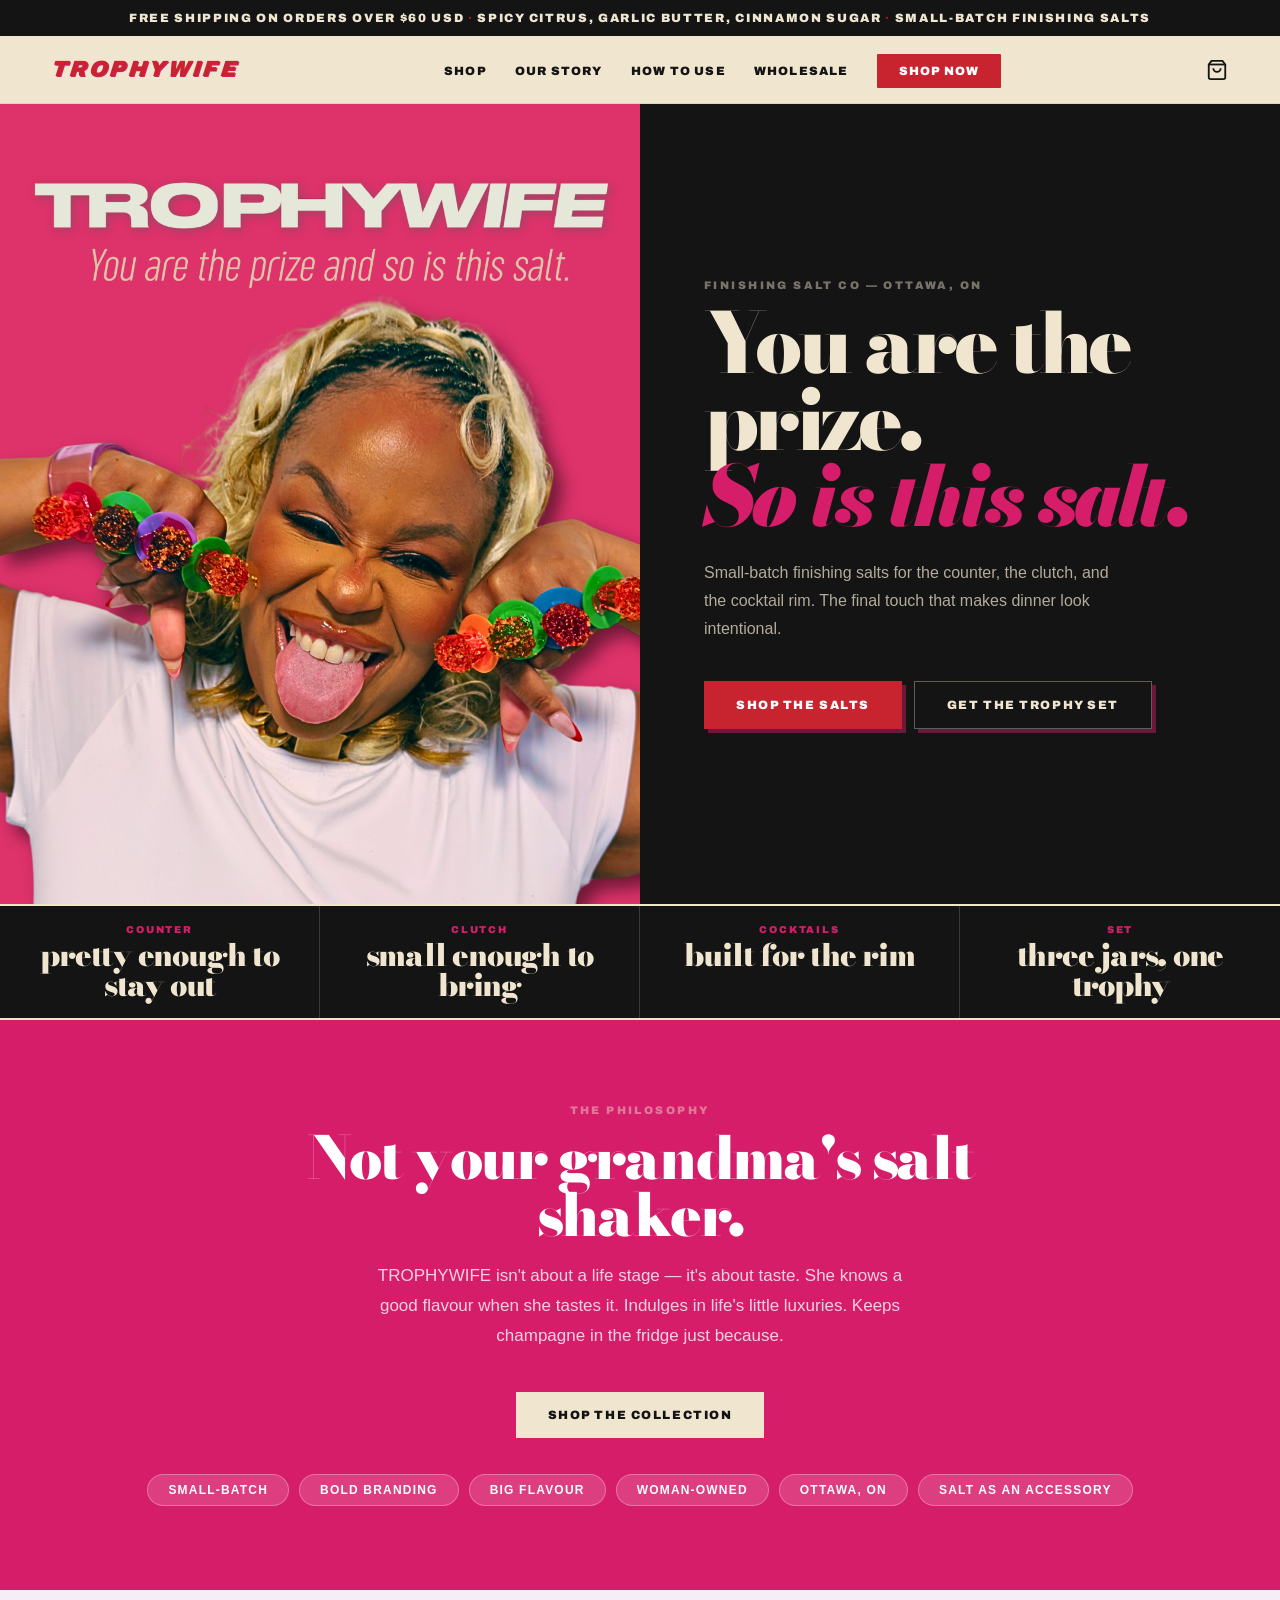
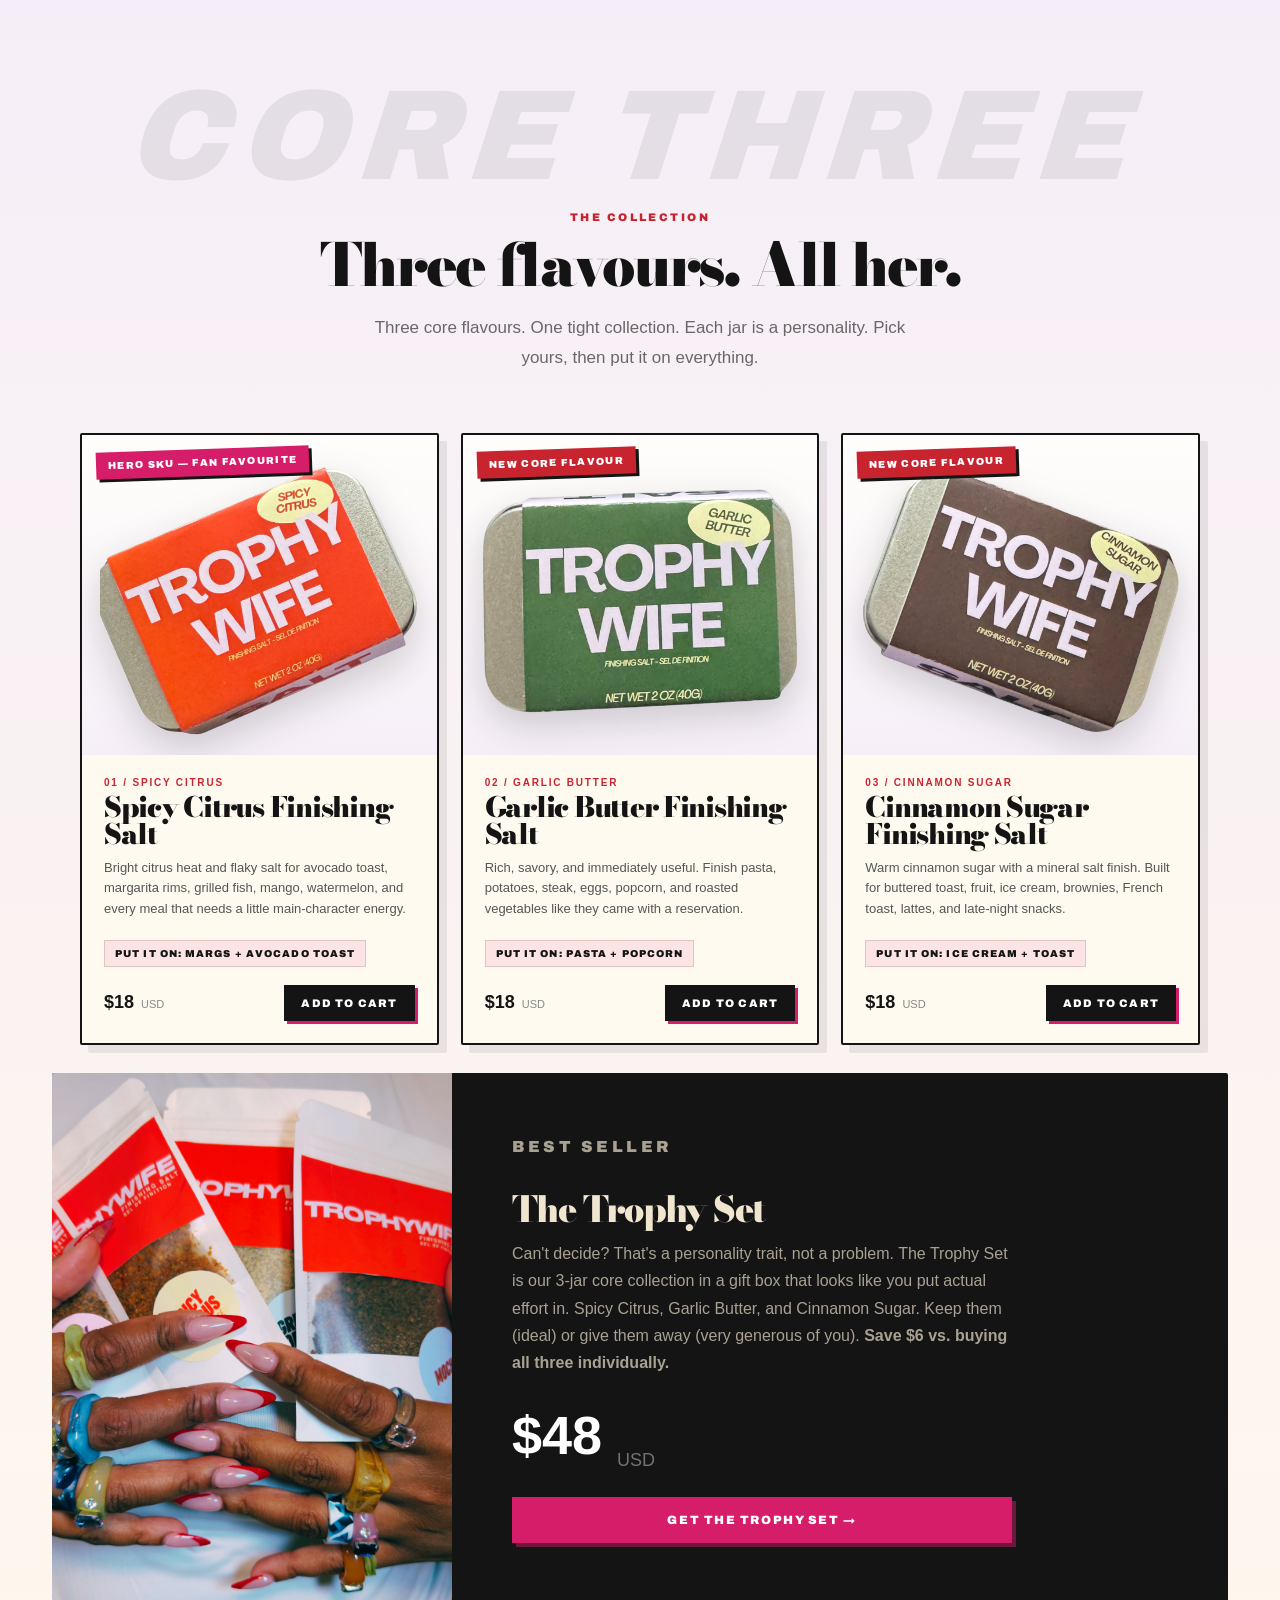
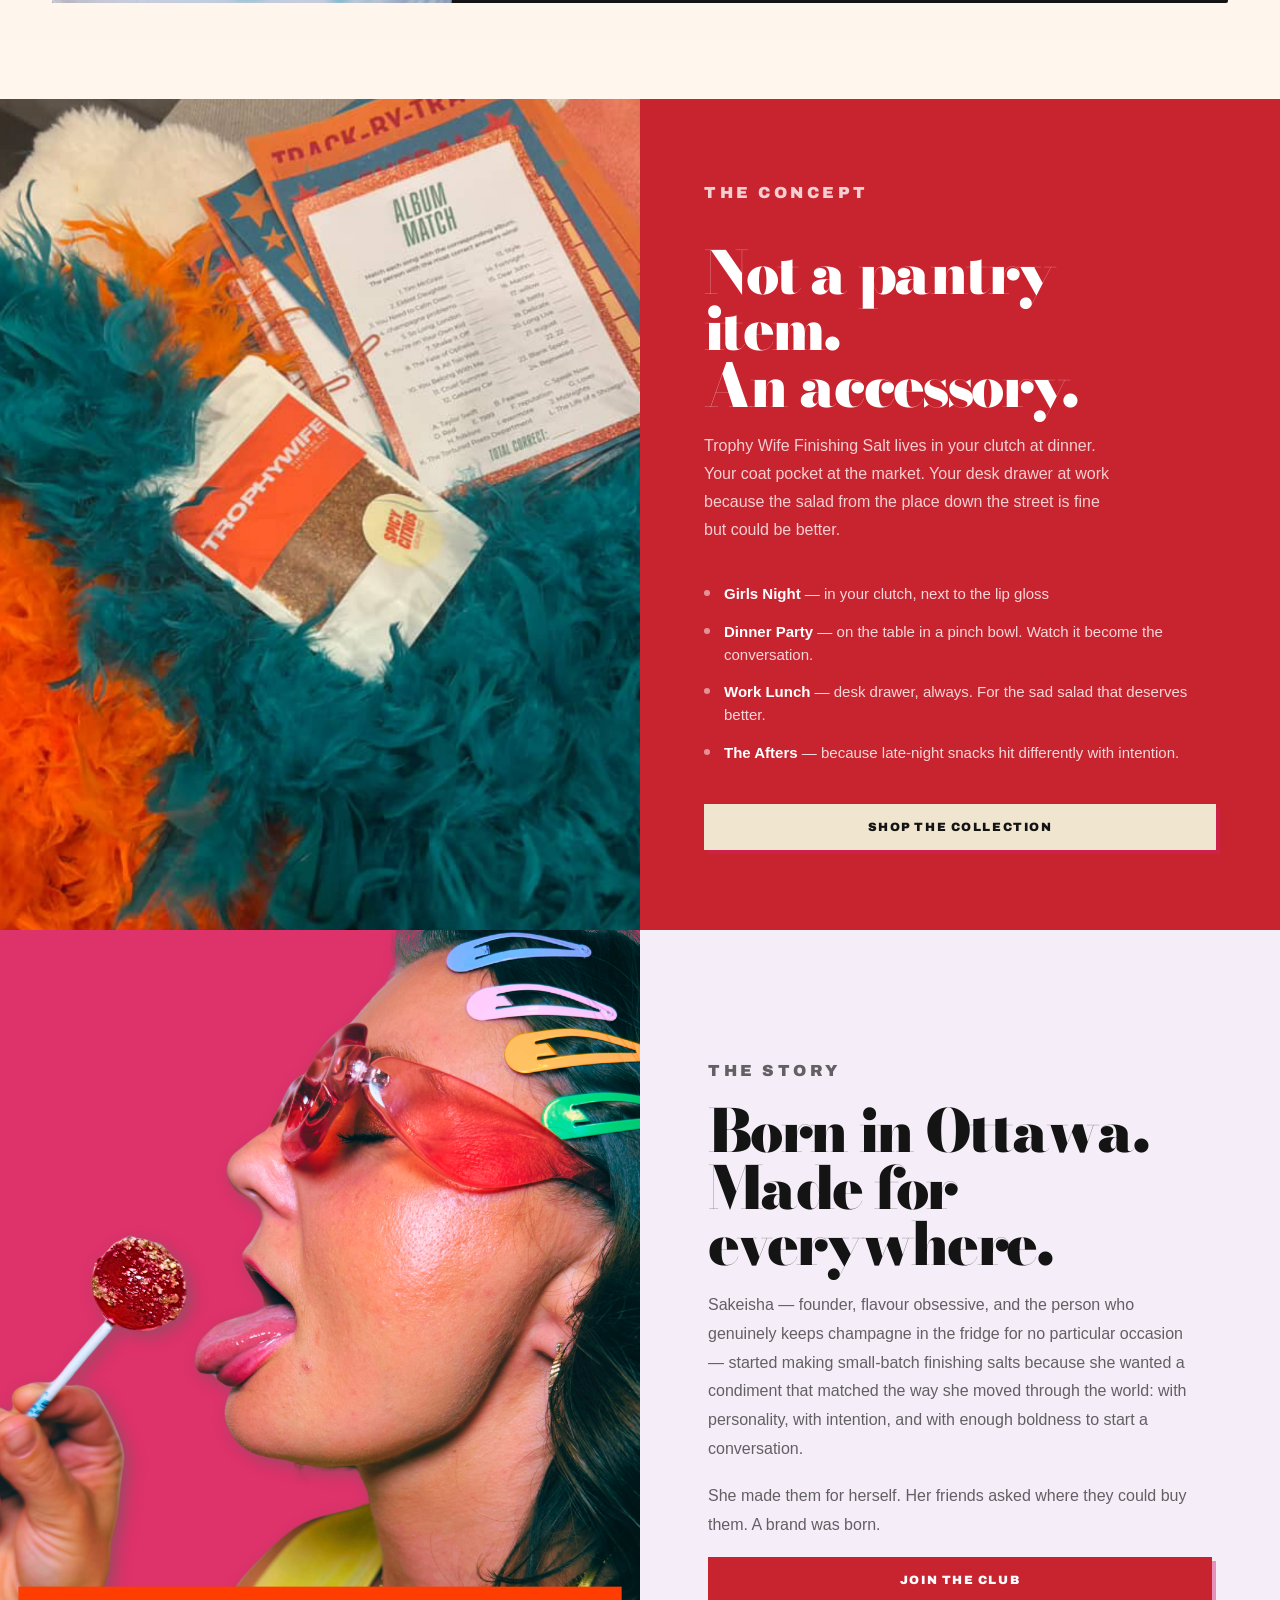
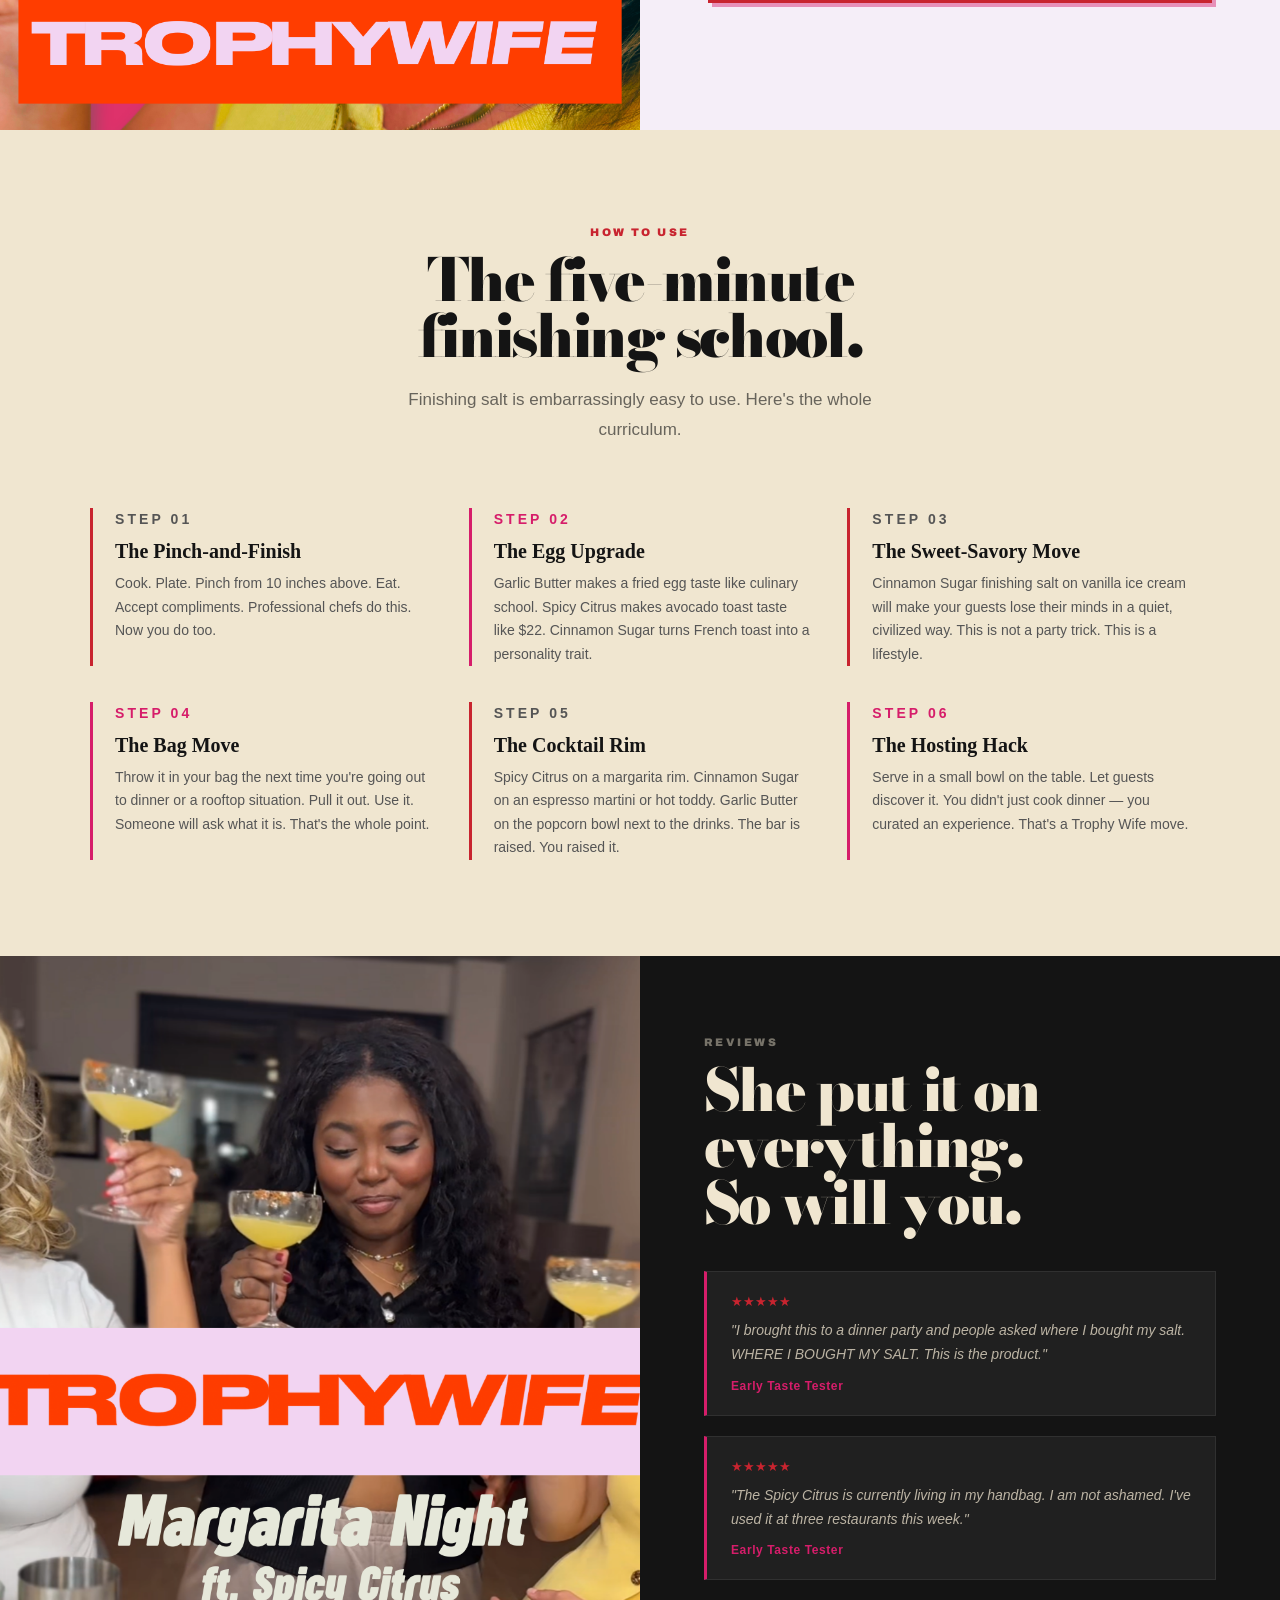
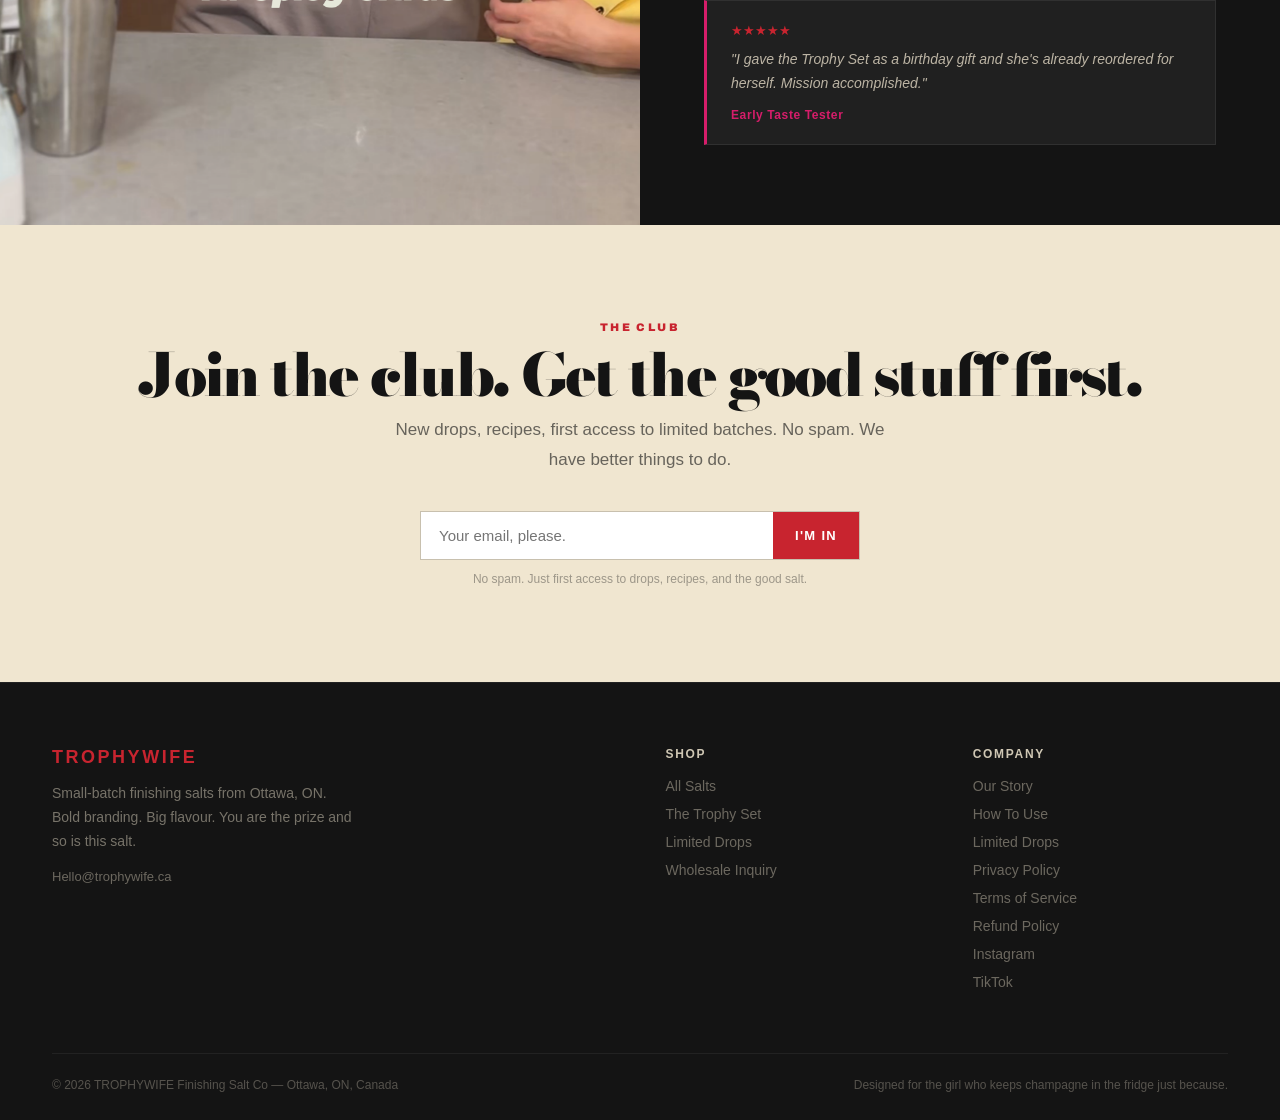
==== commit 04c64ceb: "add legal policy links to footer" ====
--- a/index.html
+++ b/index.html
@@ -590,6 +590,9 @@
         <li><a href="#about">Our Story</a></li>
         <li><a href="#howto">How To Use</a></li>
         <li><a href="#club">Limited Drops</a></li>
+        <li><a href="https://bexhn7-dp.myshopify.com/policies/privacy-policy" target="_blank" rel="noopener">Privacy Policy</a></li>
+        <li><a href="https://bexhn7-dp.myshopify.com/policies/terms-of-service" target="_blank" rel="noopener">Terms of Service</a></li>
+        <li><a href="https://bexhn7-dp.myshopify.com/policies/refund-policy" target="_blank" rel="noopener">Refund Policy</a></li>
         <li><a href="https://www.instagram.com/eattrophywife" target="_blank" rel="noopener">Instagram</a></li>
         <li><a href="https://www.tiktok.com/@eattrophywife" target="_blank" rel="noopener">TikTok</a></li>
       </ul>
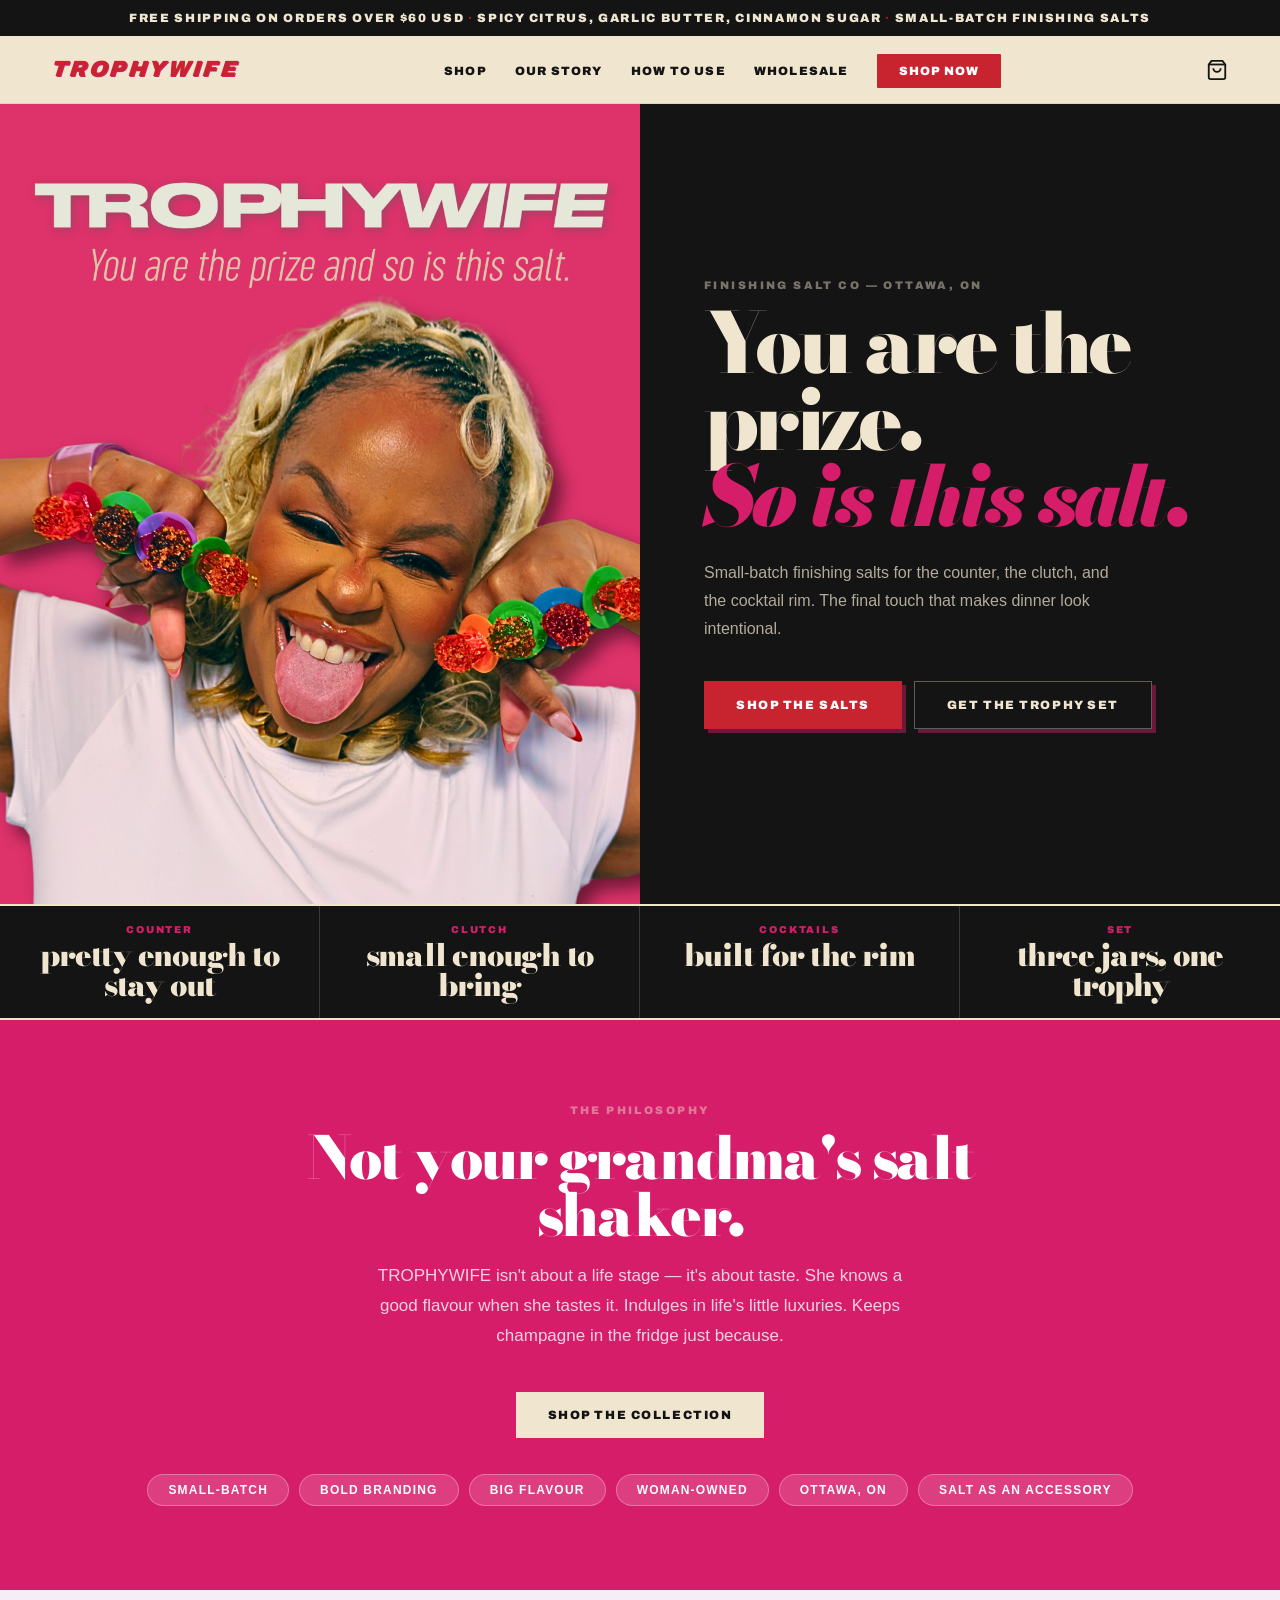
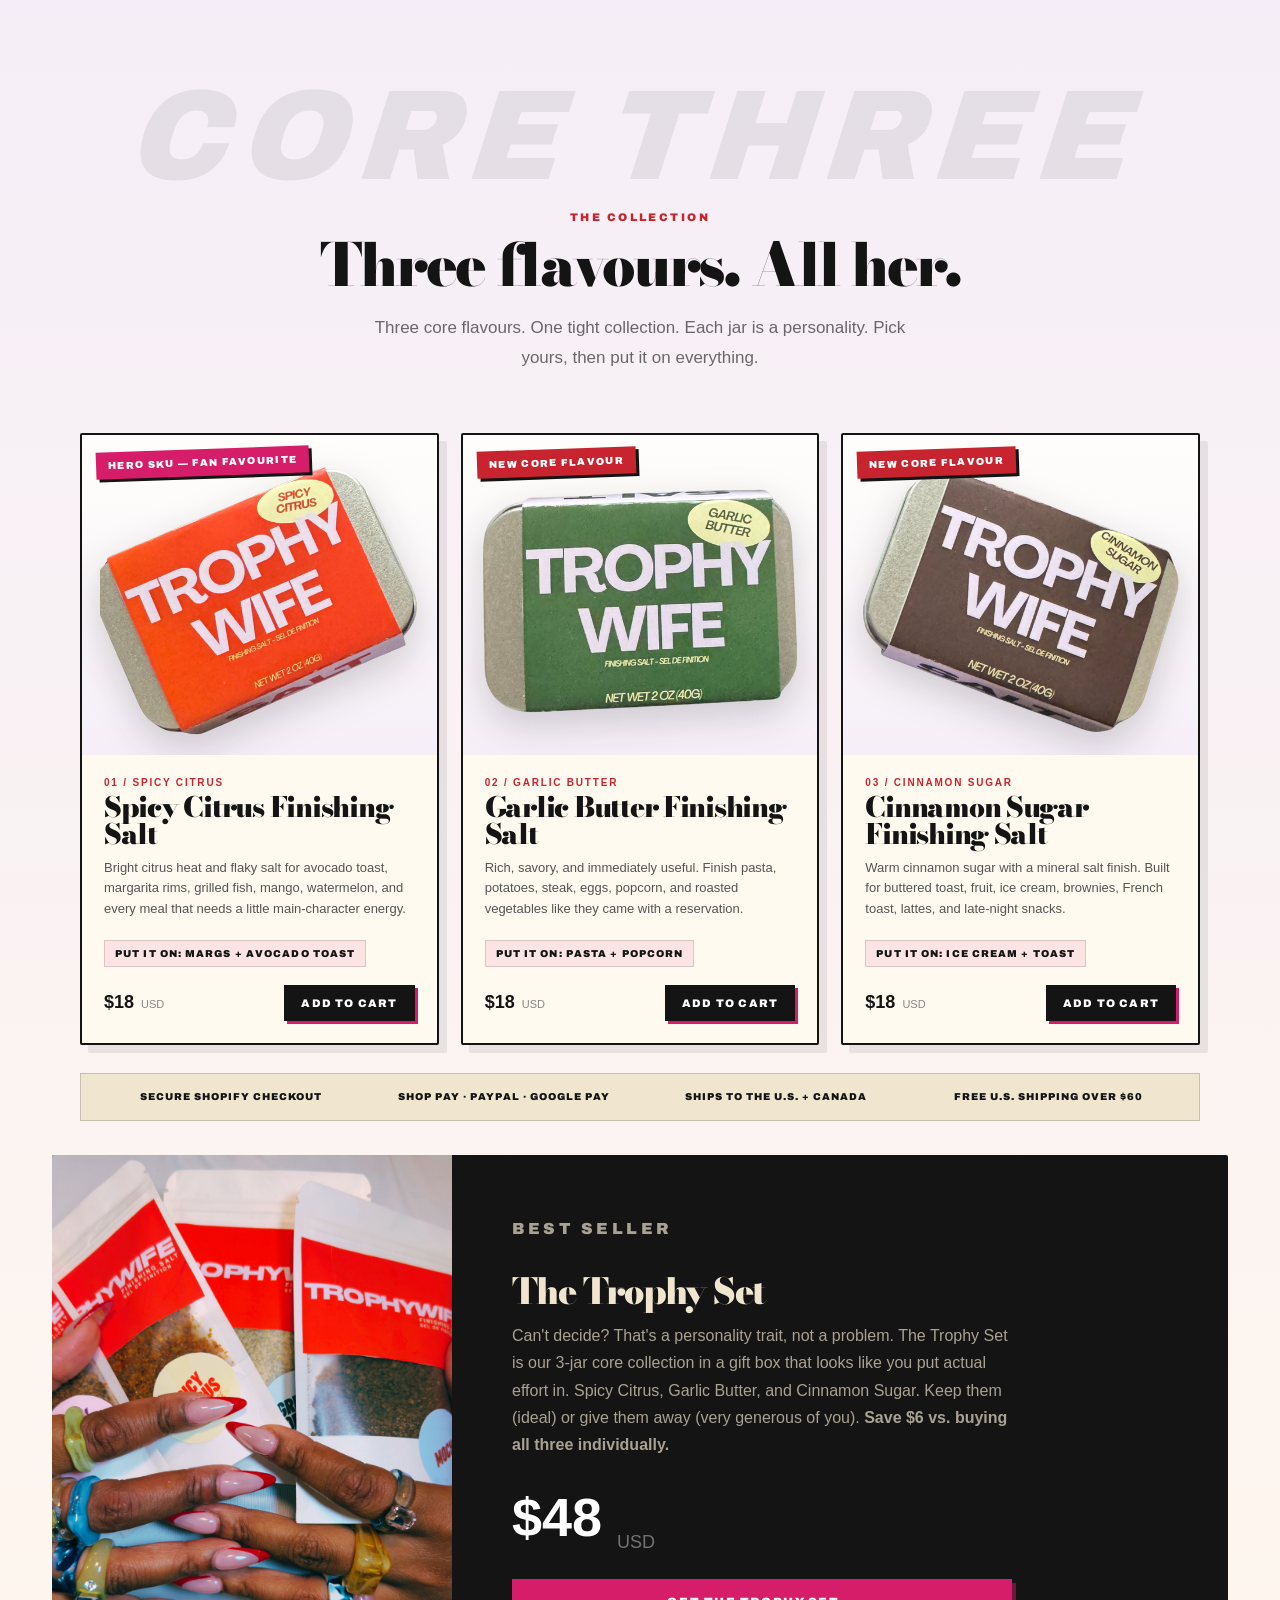
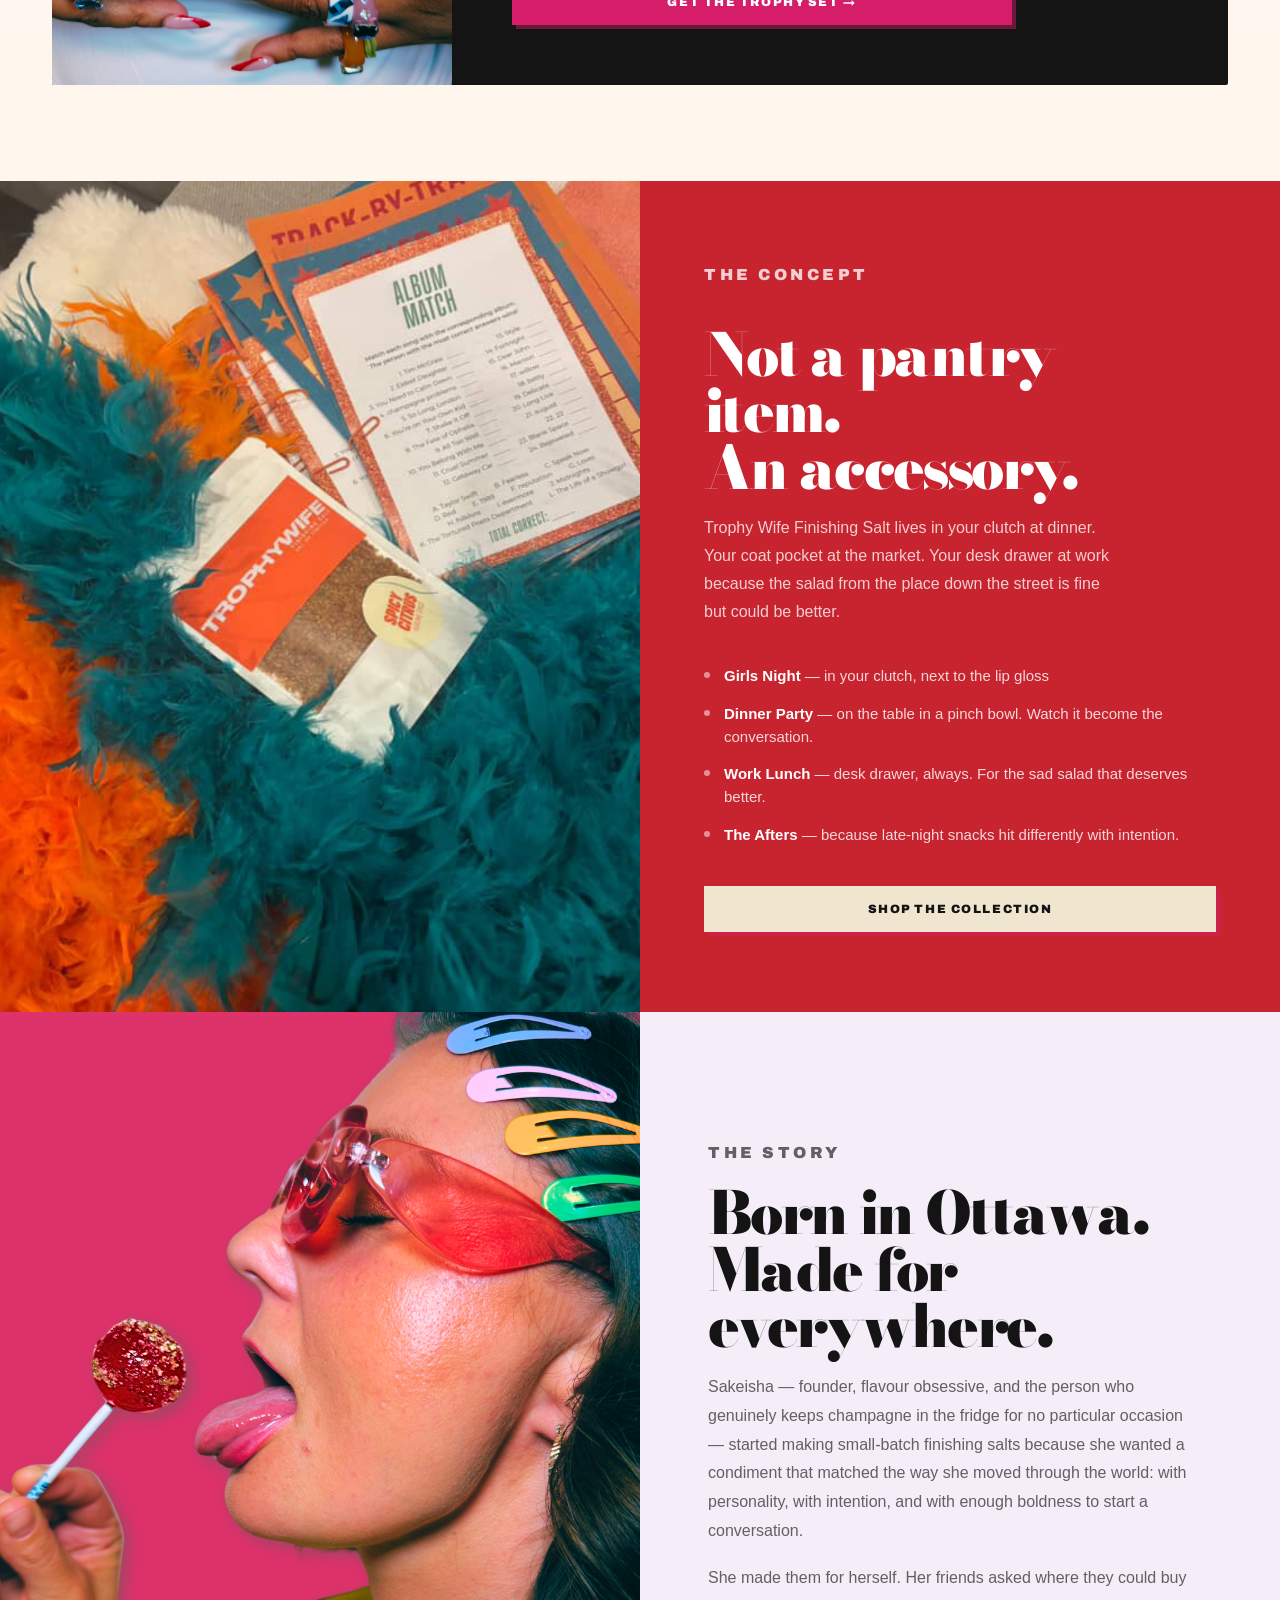
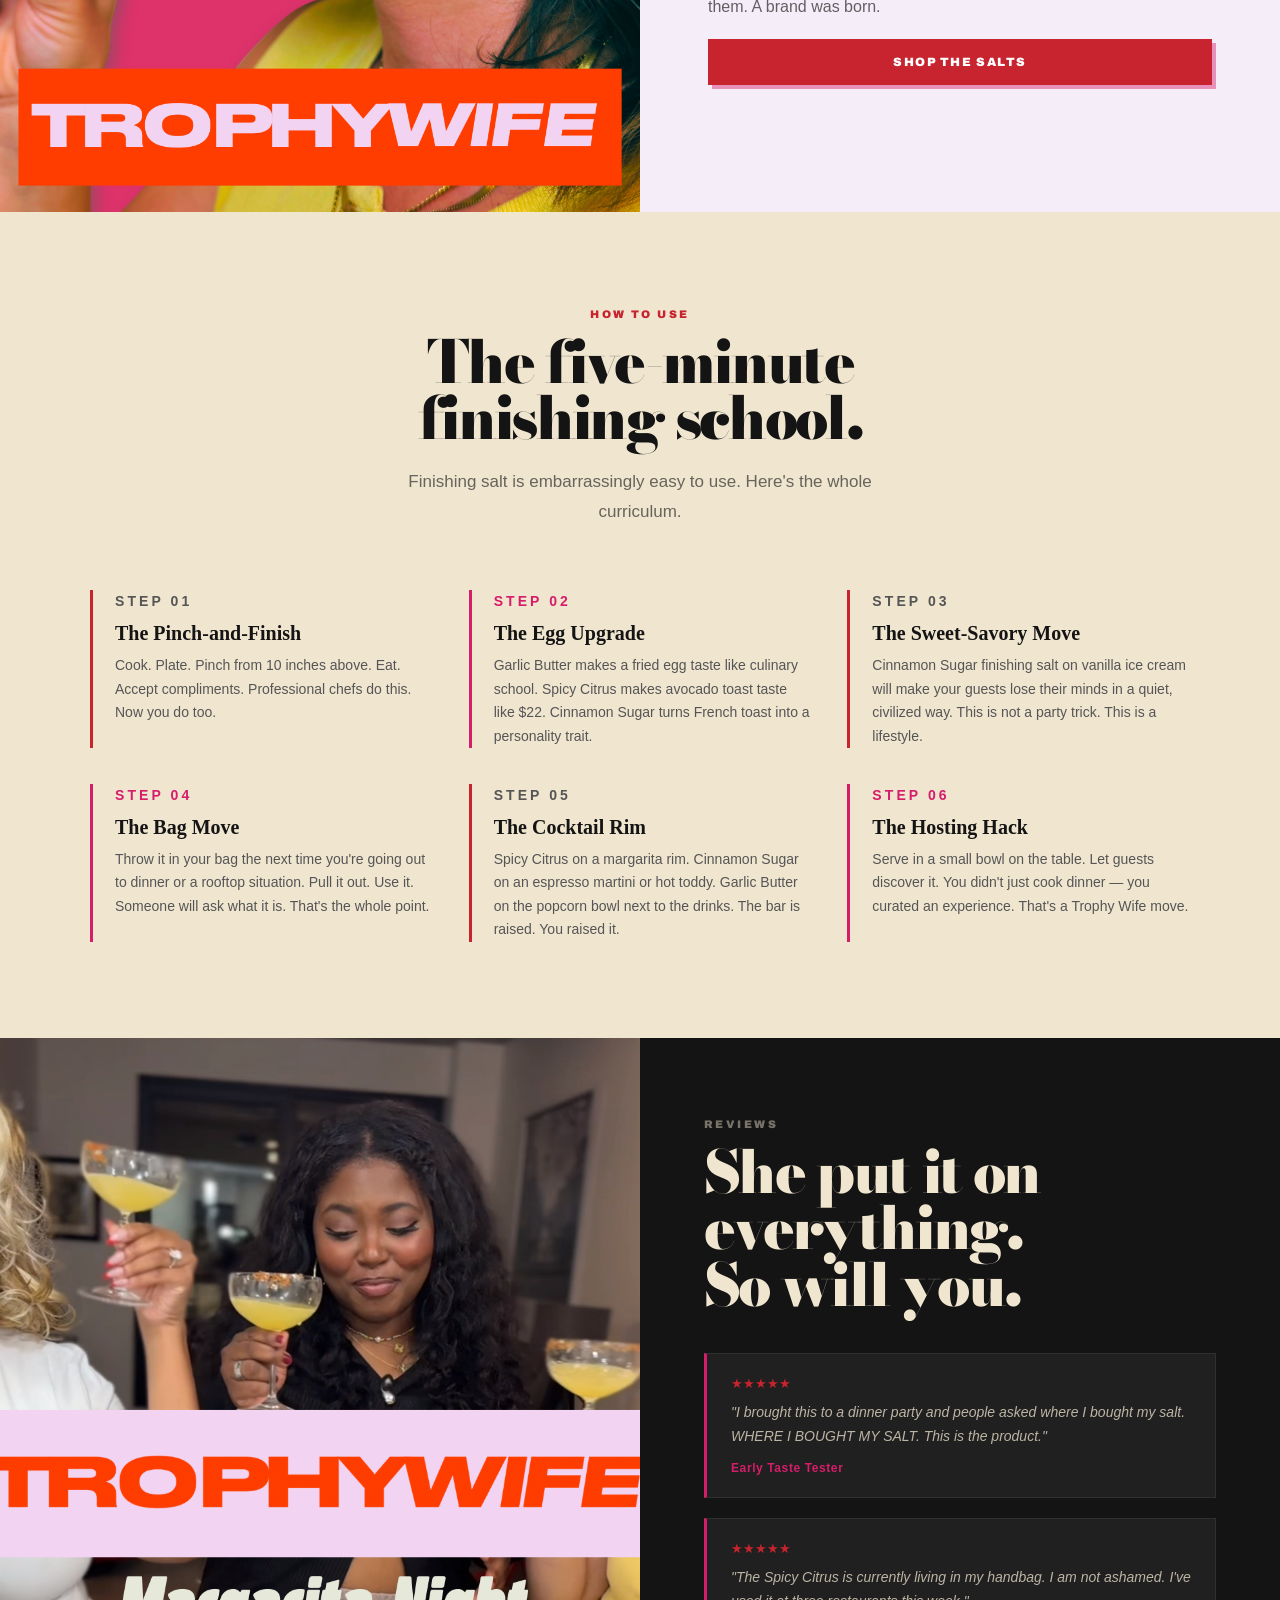
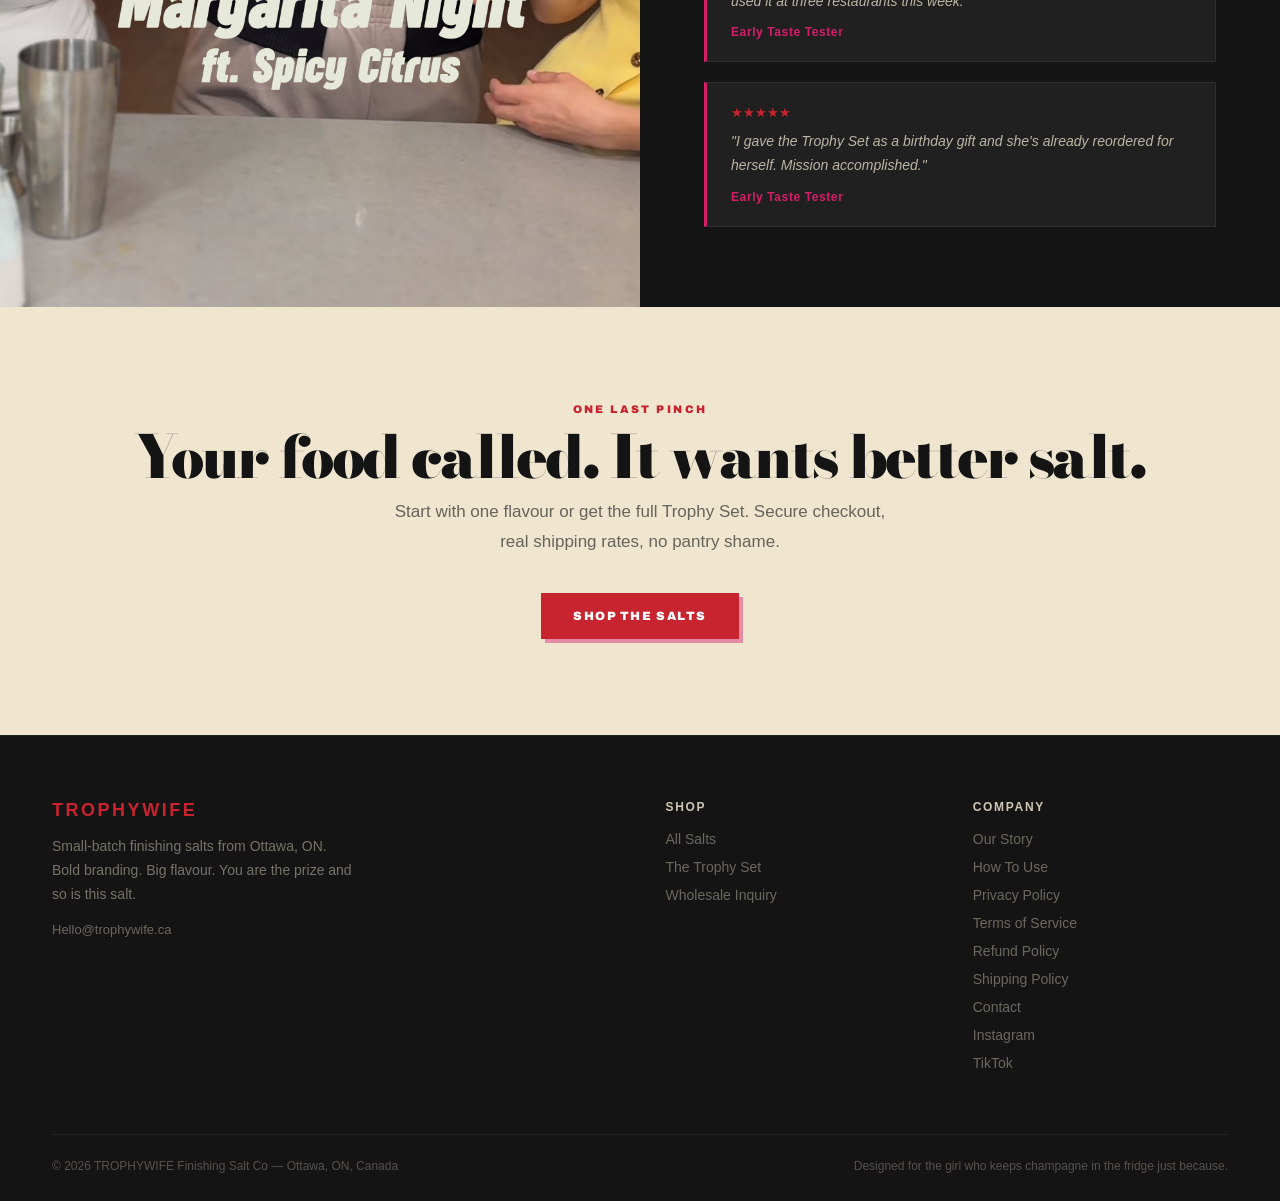
==== commit 2abc8492: "harden storefront checkout and conversion flow" ====
--- a/index.html
+++ b/index.html
@@ -25,7 +25,7 @@
 
   <!-- Twitter Card -->
   <meta name="twitter:card" content="summary_large_image">
-  <meta name="twitter:site" content="@trophywifesalt">
+  <meta name="twitter:site" content="@eattrophywife">
   <meta name="twitter:title" content="Trophy Wife Finishing Salt Co — You are the prize.">
   <meta name="twitter:description" content="Small-batch finishing salts that live in your bag, not your spice rack.">
   <meta name="twitter:image" content="https://eattrophywife.com/assets/hero.png">
@@ -40,7 +40,8 @@
     "logo": "https://eattrophywife.com/assets/hero.png",
     "description": "Small-batch finishing salts handmade in Ottawa, Canada.",
     "sameAs": [
-      "https://www.instagram.com/trophywifesalt"
+      "https://www.instagram.com/eattrophywife",
+      "https://www.tiktok.com/@eattrophywife"
     ]
   }
   </script>
@@ -81,6 +82,7 @@
 
     /* HERO */
     .hero { display: grid; grid-template-columns: 1fr 1fr; min-height: calc(100vh - 108px); }
+    .hero-img, .hero-text, .about-img, .about-text, .ls-img, .ls-text, .proof-img, .proof-text { min-width:0; }
     .hero-img { background: var(--pink); overflow: hidden; position: relative; }
     .hero-img img { width: 100%; height: 100%; object-fit: cover; object-position: center top; display: block; }
     .hero-text { background: var(--dark); display: flex; flex-direction: column; justify-content: center; padding: 80px 64px; }
@@ -132,6 +134,9 @@
     .pprice sub { font-size: 11px; color: #888; font-weight: 400; vertical-align: baseline; margin-left: 2px; }
     .add-btn { background: var(--dark); color: #fff; border: none; padding: 12px 17px; font-size: 11px; font-weight: 900; letter-spacing: .11em; text-transform: uppercase; cursor: pointer; border-radius: 0; font-family: 'Archivo','Satoshi',sans-serif; transition: background .15s, transform .15s; box-shadow:3px 3px 0 var(--pink); }
     .add-btn:hover { background: var(--red); transform:translate(-1px,-1px); }
+    .add-btn:disabled { opacity:.65; cursor:wait; transform:none; }
+    .commerce-trust { max-width:1120px; margin:26px auto 34px; padding:16px 20px; background:var(--cream); border:1.5px solid rgba(20,20,20,.18); display:grid; grid-template-columns:repeat(4,1fr); gap:12px; text-align:center; }
+    .commerce-trust span { font-family:'Archivo','Satoshi',sans-serif; font-size:10px; font-weight:900; letter-spacing:.1em; line-height:1.4; text-transform:uppercase; }
 
     .signal-strip { background: var(--dark); color: var(--cream); display:grid; grid-template-columns:repeat(4,1fr); border-top:2px solid var(--cream); border-bottom:2px solid var(--cream); }
     .signal-item { padding:18px 22px; text-align:center; border-right:1px solid rgba(240,230,208,.18); }
@@ -245,14 +250,15 @@
       .gift-band { flex-direction: column; padding: 52px 24px; text-align: center; }
       .gift-price-right { text-align: center; }
       .footer-grid { grid-template-columns: 1fr; gap: 28px; }
+      .commerce-trust { grid-template-columns:repeat(2,1fr); }
     }
 
     @media (max-width: 640px) {
       .ann { font-size: 11.5px; padding: 10px 16px; line-height:1.35; }
       nav { height: 56px; padding: 0 16px; }
       .logo { font-size: 18px; }
-      h1 { font-size: clamp(36px, 10vw, 56px); }
-      h2 { font-size: clamp(30px, 8vw, 46px); }
+      h1 { font-size: clamp(34px, 9vw, 48px); overflow-wrap:anywhere; }
+      h2 { font-size: clamp(29px, 7.4vw, 42px); overflow-wrap:anywhere; }
       .hero-img { height: 82vw; }
       .hero-img img { object-position: center top !important; }
       .hero-sub { font-size: 16px; line-height:1.62; }
@@ -267,7 +273,7 @@
       .add-btn { padding: 14px 16px; font-size: 11.5px; }
       .hero-text, .about-text, .ls-text, .proof-text { padding: 36px 20px; }
       section { padding: 52px 16px; }
-      .philosophy h2 { font-size: clamp(30px, 8vw, 44px); }
+      .philosophy h2 { font-size: clamp(29px, 7.4vw, 42px); }
       .steps { gap: 28px; }
       .step { padding: 0 0 0 14px; }
       .step p, .ttext, .footer-links a, .footer-tag { font-size:15px; }
@@ -279,6 +285,7 @@
       .gift-body h2 { font-size: clamp(22px, 6vw, 32px); }
       .footer-grid { padding: 0; }
       .footer-links { gap: 12px; }
+      .commerce-trust { grid-template-columns:1fr; text-align:left; }
     }
 
     @media (max-width: 520px) {
@@ -326,7 +333,7 @@
   <a href="#about" onclick="closeMenu()">Our Story</a>
   <a href="#howto" onclick="closeMenu()">How To Use</a>
   <a href="mailto:Hello@trophywife.ca?subject=TROPHYWIFE%20Wholesale%20Inquiry" onclick="closeMenu()">Wholesale</a>
-  <a href="https://bexhn7-dp.myshopify.com/products/the-trophy-set" style="color:#C8242F;font-weight:900" onclick="closeMenu()">Get The Trophy Set</a>
+  <a href="#gift-set" style="color:#C8242F;font-weight:900" onclick="closeMenu()">Get The Trophy Set</a>
 </div>
 <script>
 function toggleMenu() {
@@ -348,7 +355,7 @@
     <p class="hero-sub">Small-batch finishing salts for the counter, the clutch, and the cocktail rim. The final touch that makes dinner look intentional.</p>
     <div class="btns">
       <a href="#products" class="btn btn-red">Shop The Salts</a>
-      <a href="https://bexhn7-dp.myshopify.com/products/the-trophy-set" class="btn btn-outline">Get The Trophy Set</a>
+      <a href="#gift-set" class="btn btn-outline">Get The Trophy Set</a>
     </div>
   </div>
 </div>
@@ -438,8 +445,15 @@
     </div>
   </div>
 
+  <div class="commerce-trust" aria-label="Checkout and shipping details">
+    <span>Secure Shopify checkout</span>
+    <span>Shop Pay · PayPal · Google Pay</span>
+    <span>Ships to the U.S. + Canada</span>
+    <span>Free U.S. shipping over $60</span>
+  </div>
+
   <!-- Gift Set -->
-  <div class="gift-card">
+  <div class="gift-card" id="gift-set">
     <div class="gift-img">
       <img src="assets/product-hands.png" alt="The Trophy Set — three Trophy Wife Finishing Salts" />
     </div>
@@ -448,7 +462,7 @@
       <h2>The Trophy Set</h2>
       <p>Can't decide? That's a personality trait, not a problem. The Trophy Set is our 3-jar core collection in a gift box that looks like you put actual effort in. Spicy Citrus, Garlic Butter, and Cinnamon Sugar. Keep them (ideal) or give them away (very generous of you). <strong>Save $6 vs. buying all three individually.</strong></p>
       <div class="gift-price">$48 <sub>USD</sub></div>
-      <a href="https://bexhn7-dp.myshopify.com/products/the-trophy-set" class="btn btn-pink">Get The Trophy Set →</a>
+      <a href="#gift-set" class="btn btn-pink">Get The Trophy Set →</a>
     </div>
   </div>
 </section>
@@ -482,7 +496,7 @@
     <h2>Born in Ottawa.<br>Made for everywhere.</h2>
     <p>Sakeisha — founder, flavour obsessive, and the person who genuinely keeps champagne in the fridge for no particular occasion — started making small-batch finishing salts because she wanted a condiment that matched the way she moved through the world: with personality, with intention, and with enough boldness to start a conversation.</p>
     <p>She made them for herself. Her friends asked where they could buy them. A brand was born.</p>
-    <a href="#club" class="btn btn-red">Join The Club</a>
+    <a href="#products" class="btn btn-red">Shop The Salts</a>
   </div>
 </div>
 
@@ -557,14 +571,10 @@
 
 <!-- EMAIL -->
 <section class="email-sect" id="club">
-  <p class="eyebrow eyebrow-red">The Club</p>
-  <h2>Join the club. Get the good stuff first.</h2>
-  <p class="body-lg">New drops, recipes, first access to limited batches. No spam. We have better things to do.</p>
-  <form class="email-form" onsubmit="this.querySelector('button').textContent='You're In'; this.querySelector('input').value=''; return false;">
-    <input type="email" placeholder="Your email, please." required />
-    <button>I'm In</button>
-  </form>
-  <p class="email-fine">No spam. Just first access to drops, recipes, and the good salt.</p>
+  <p class="eyebrow eyebrow-red">One Last Pinch</p>
+  <h2>Your food called. It wants better salt.</h2>
+  <p class="body-lg">Start with one flavour or get the full Trophy Set. Secure checkout, real shipping rates, no pantry shame.</p>
+  <a href="#products" class="btn btn-red">Shop The Salts</a>
 </section>
 
 <!-- FOOTER -->
@@ -579,8 +589,7 @@
       <p class="footer-h">Shop</p>
       <ul class="footer-links">
         <li><a href="#products">All Salts</a></li>
-        <li><a href="https://bexhn7-dp.myshopify.com/products/the-trophy-set">The Trophy Set</a></li>
-        <li><a href="#club">Limited Drops</a></li>
+        <li><a href="#gift-set">The Trophy Set</a></li>
         <li><a href="mailto:Hello@trophywife.ca?subject=TROPHYWIFE%20Wholesale%20Inquiry" id="wholesale">Wholesale Inquiry</a></li>
       </ul>
     </div>
@@ -589,10 +598,11 @@
       <ul class="footer-links">
         <li><a href="#about">Our Story</a></li>
         <li><a href="#howto">How To Use</a></li>
-        <li><a href="#club">Limited Drops</a></li>
         <li><a href="https://bexhn7-dp.myshopify.com/policies/privacy-policy" target="_blank" rel="noopener">Privacy Policy</a></li>
         <li><a href="https://bexhn7-dp.myshopify.com/policies/terms-of-service" target="_blank" rel="noopener">Terms of Service</a></li>
         <li><a href="https://bexhn7-dp.myshopify.com/policies/refund-policy" target="_blank" rel="noopener">Refund Policy</a></li>
+        <li><a href="https://bexhn7-dp.myshopify.com/policies/shipping-policy" target="_blank" rel="noopener">Shipping Policy</a></li>
+        <li><a href="https://bexhn7-dp.myshopify.com/policies/contact-information" target="_blank" rel="noopener">Contact</a></li>
         <li><a href="https://www.instagram.com/eattrophywife" target="_blank" rel="noopener">Instagram</a></li>
         <li><a href="https://www.tiktok.com/@eattrophywife" target="_blank" rel="noopener">TikTok</a></li>
       </ul>
@@ -622,11 +632,13 @@
   'spicy-citrus':    '47407966585080',
   'garlic-butter':   '48329990603000',
   'cinnamon-sugar':  '48329990930680',
+  'trophy-set':      '48063430197496',
 };
 
 // ─── Cart State ───
 let cartId = null;
 let cartCount = 0;
+let checkoutUrl = null;
 
 // ─── GraphQL Helper ───
 async function sfetch(query, variables = {}) {
@@ -644,27 +656,58 @@
 // ─── Create Cart ───
 async function createCart() {
   const data = await sfetch(`
-    mutation { cartCreate { cart { id checkoutUrl } } }
+    mutation { cartCreate { cart { id checkoutUrl } userErrors { field message } } }
   `);
-  cartId = data.data.cartCreate.cart.id;
-  return data.data.cartCreate.cart;
+  const payload = data.data?.cartCreate;
+  if (!payload?.cart || payload.userErrors?.length) {
+    throw new Error(payload?.userErrors?.[0]?.message || 'Could not create cart');
+  }
+  cartId = payload.cart.id;
+  checkoutUrl = payload.cart.checkoutUrl;
+  localStorage.setItem('tw_cart_id', cartId);
+  localStorage.setItem('tw_checkout_url', checkoutUrl);
+  return payload.cart;
 }
 
 // ─── Add to Cart ───
 async function addToCart(variantId) {
-  if (!cartId) await createCart();
-  const data = await sfetch(`
+  const addLine = async () => sfetch(`
     mutation cartLinesAdd($cartId: ID!, $lines: [CartLineInput!]!) {
       cartLinesAdd(cartId: $cartId, lines: $lines) {
         cart { id totalQuantity checkoutUrl }
+        userErrors { field message }
       }
     }
   `, {
     cartId,
     lines: [{ merchandiseId: `gid://shopify/ProductVariant/${variantId}`, quantity: 1 }]
   });
-  const cart = data.data.cartLinesAdd.cart;
+
+  if (!cartId) await createCart();
+  let data = await addLine();
+  let payload = data.data?.cartLinesAdd;
+
+  if (!payload?.cart || payload.userErrors?.length) {
+    // Shopify carts expire. Clear a stale cart once, create a fresh one, and retry.
+    cartId = null;
+    checkoutUrl = null;
+    cartCount = 0;
+    ['tw_cart_id','tw_checkout_url','tw_cart_count'].forEach(key => localStorage.removeItem(key));
+    await createCart();
+    data = await addLine();
+    payload = data.data?.cartLinesAdd;
+  }
+
+  if (!payload?.cart || payload.userErrors?.length) {
+    throw new Error(payload?.userErrors?.[0]?.message || 'Could not add item to cart');
+  }
+
+  const cart = payload.cart;
   cartCount = cart.totalQuantity;
+  checkoutUrl = cart.checkoutUrl;
+  localStorage.setItem('tw_cart_id', cartId);
+  localStorage.setItem('tw_checkout_url', checkoutUrl);
+  localStorage.setItem('tw_cart_count', String(cartCount));
   updateCartBadge();
   showCartToast(cart.checkoutUrl);
   return cart;
@@ -698,7 +741,7 @@
     document.body.appendChild(toast);
   }
   toast.innerHTML = `
-    <span>🧂</span>
+    <span style="font-family:'Archivo','Satoshi',sans-serif;font-weight:900;color:#D61D6A">TW</span>
     <div style="flex:1">
       <div style="font-weight:700;margin-bottom:4px">Added to cart</div>
       <div style="opacity:.6;font-size:12px">${cartCount} item${cartCount !== 1 ? 's' : ''} in your cart</div>
@@ -709,11 +752,34 @@
     </div>
   `;
   setTimeout(() => { toast.style.transform = 'translateY(0)'; toast.style.opacity = '1'; }, 50);
-  setTimeout(() => { toast.style.transform = 'translateY(100px)'; toast.style.opacity = '0'; }, 5000);
+  setTimeout(() => { toast.style.transform = 'translateY(100px)'; toast.style.opacity = '0'; }, 8000);
 }
 
 // ─── Wire up Add to Cart buttons on DOM ready ───
 document.addEventListener('DOMContentLoaded', () => {
+  cartId = localStorage.getItem('tw_cart_id');
+  checkoutUrl = localStorage.getItem('tw_checkout_url');
+  cartCount = Number(localStorage.getItem('tw_cart_count') || 0);
+
+  // Reconcile persisted cart state with Shopify instead of trusting stale localStorage.
+  if (cartId) {
+    sfetch(`query cartState($id: ID!) { cart(id: $id) { id totalQuantity checkoutUrl } }`, { id: cartId })
+      .then(data => {
+        const liveCart = data.data?.cart;
+        if (!liveCart) throw new Error('Expired cart');
+        cartCount = liveCart.totalQuantity;
+        checkoutUrl = liveCart.checkoutUrl;
+        localStorage.setItem('tw_cart_count', String(cartCount));
+        localStorage.setItem('tw_checkout_url', checkoutUrl);
+        updateCartBadge();
+      })
+      .catch(() => {
+        cartId = null; checkoutUrl = null; cartCount = 0;
+        ['tw_cart_id','tw_checkout_url','tw_cart_count'].forEach(key => localStorage.removeItem(key));
+        updateCartBadge();
+      });
+  }
+
   // Map product slugs to buttons
   const buttonMap = {
     'spicy-citrus':    'btn-spicy-citrus',
@@ -743,7 +809,7 @@
           btn.disabled = true;
           try {
             await addToCart(VARIANTS[slug]);
-            btn.textContent = '✓ Added';
+            btn.textContent = 'Added';
             setTimeout(() => { btn.textContent = 'Add to Cart'; btn.disabled = false; }, 2000);
           } catch(e) {
             btn.textContent = 'Add to Cart';
@@ -758,15 +824,32 @@
   const giftBtn = document.querySelector('.btn-pink');
   if (giftBtn) {
     giftBtn.textContent = 'Get The Trophy Set →';
-    giftBtn.href = `https://${SHOPIFY_STORE}/products/the-trophy-set`;
-    giftBtn.target = '_blank';
+    giftBtn.href = '#products';
+    giftBtn.addEventListener('click', async (e) => {
+      e.preventDefault();
+      giftBtn.textContent = 'Adding...';
+      giftBtn.style.pointerEvents = 'none';
+      try {
+        await addToCart(VARIANTS['trophy-set']);
+        giftBtn.textContent = 'Added';
+        setTimeout(() => {
+          giftBtn.textContent = 'Get The Trophy Set →';
+          giftBtn.style.pointerEvents = '';
+        }, 2000);
+      } catch (e) {
+        giftBtn.textContent = 'Get The Trophy Set →';
+        giftBtn.style.pointerEvents = '';
+      }
+    });
   }
 
   // Add cart icon to nav
   const nav = document.querySelector('nav');
   if (nav) {
-    const cartEl = document.createElement('div');
-    cartEl.style.cssText = 'position:relative;cursor:pointer;display:flex;align-items:center;';
+    const cartEl = document.createElement('a');
+    cartEl.href = '#products';
+    cartEl.setAttribute('aria-label', 'Open cart');
+    cartEl.style.cssText = 'position:relative;cursor:pointer;display:flex;align-items:center;color:inherit;text-decoration:none;';
     cartEl.innerHTML = `
       <svg width="22" height="22" viewBox="0 0 24 24" fill="none" stroke="currentColor" stroke-width="2">
         <path d="M6 2L3 6v14a2 2 0 002 2h14a2 2 0 002-2V6l-3-4z"/><line x1="3" y1="6" x2="21" y2="6"/>
@@ -774,7 +857,14 @@
       </svg>
       <span id="cart-badge" style="display:none;position:absolute;top:-8px;right:-8px;background:#E94440;color:#fff;width:18px;height:18px;border-radius:50%;font-size:11px;font-weight:700;align-items:center;justify-content:center;"></span>
     `;
+    cartEl.addEventListener('click', (e) => {
+      if (checkoutUrl) {
+        e.preventDefault();
+        window.location.href = checkoutUrl;
+      }
+    });
     nav.appendChild(cartEl);
+    updateCartBadge();
   }
 });
 </script>
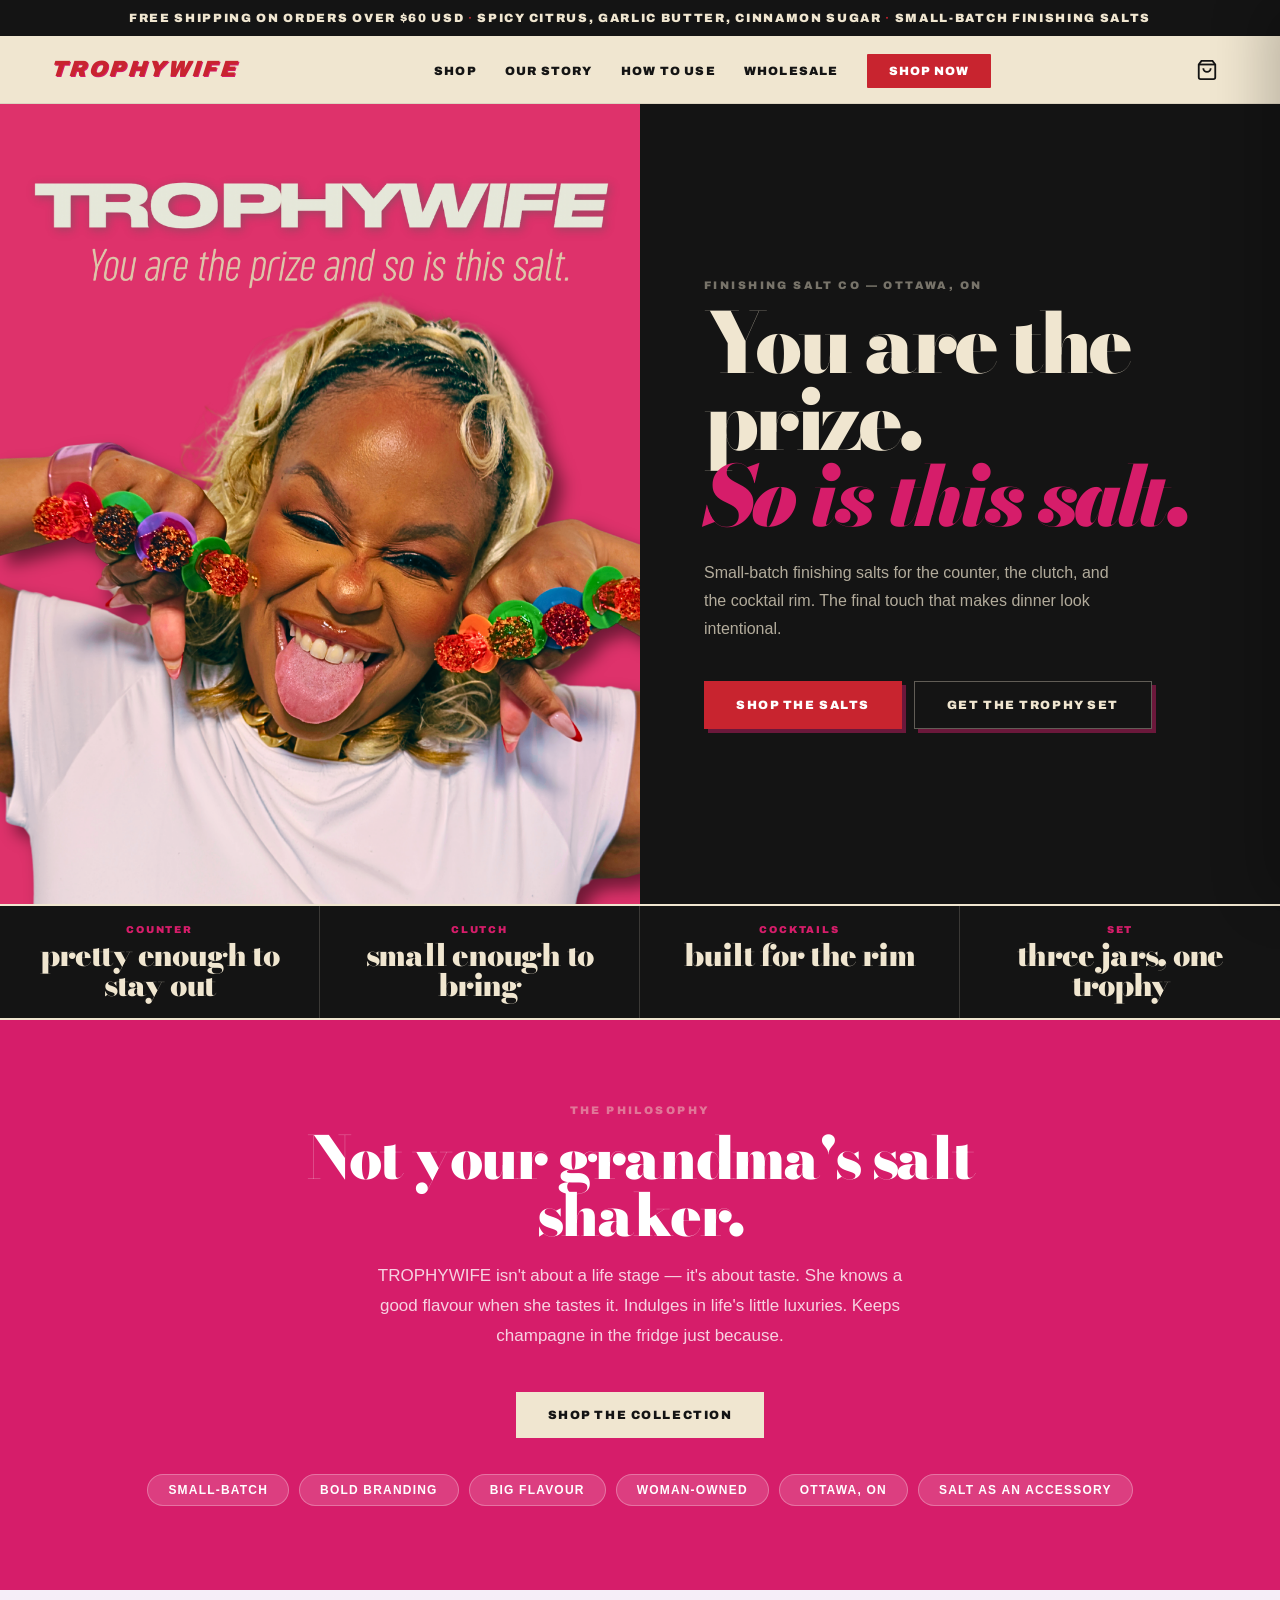
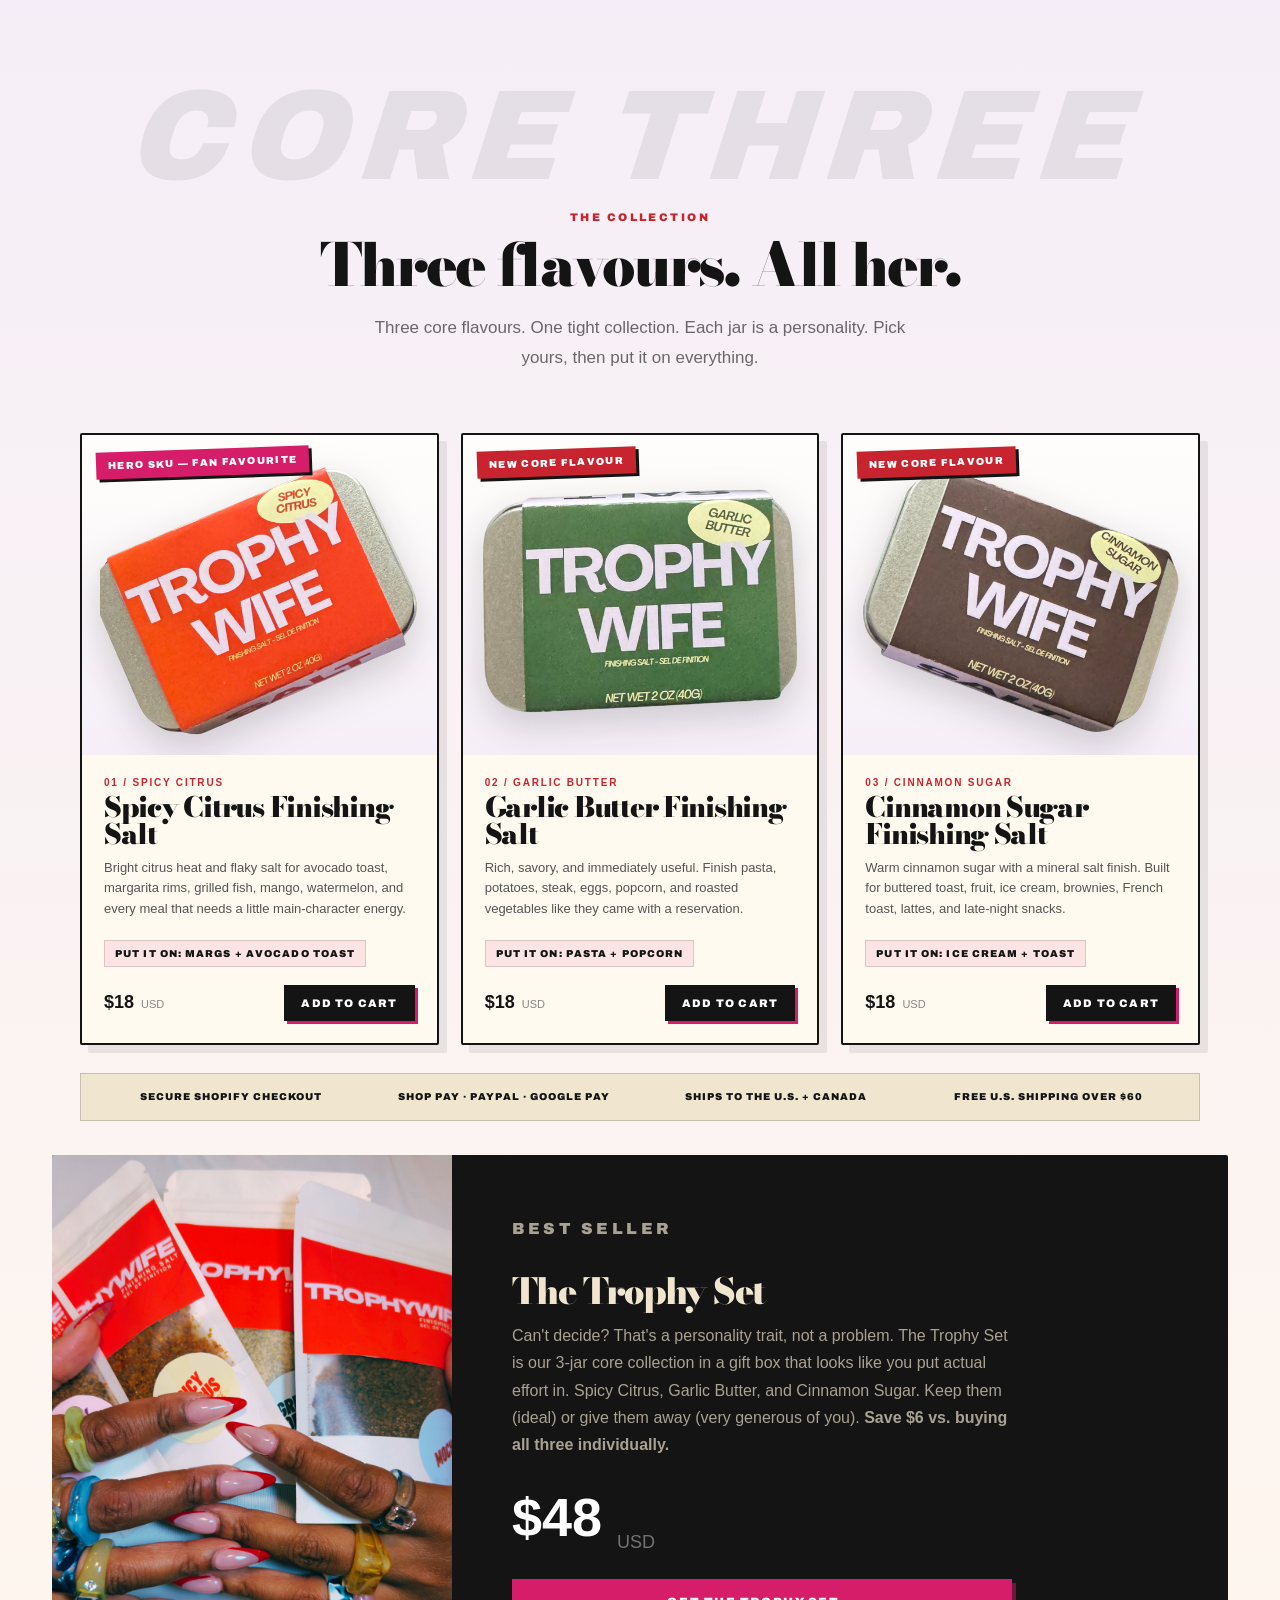
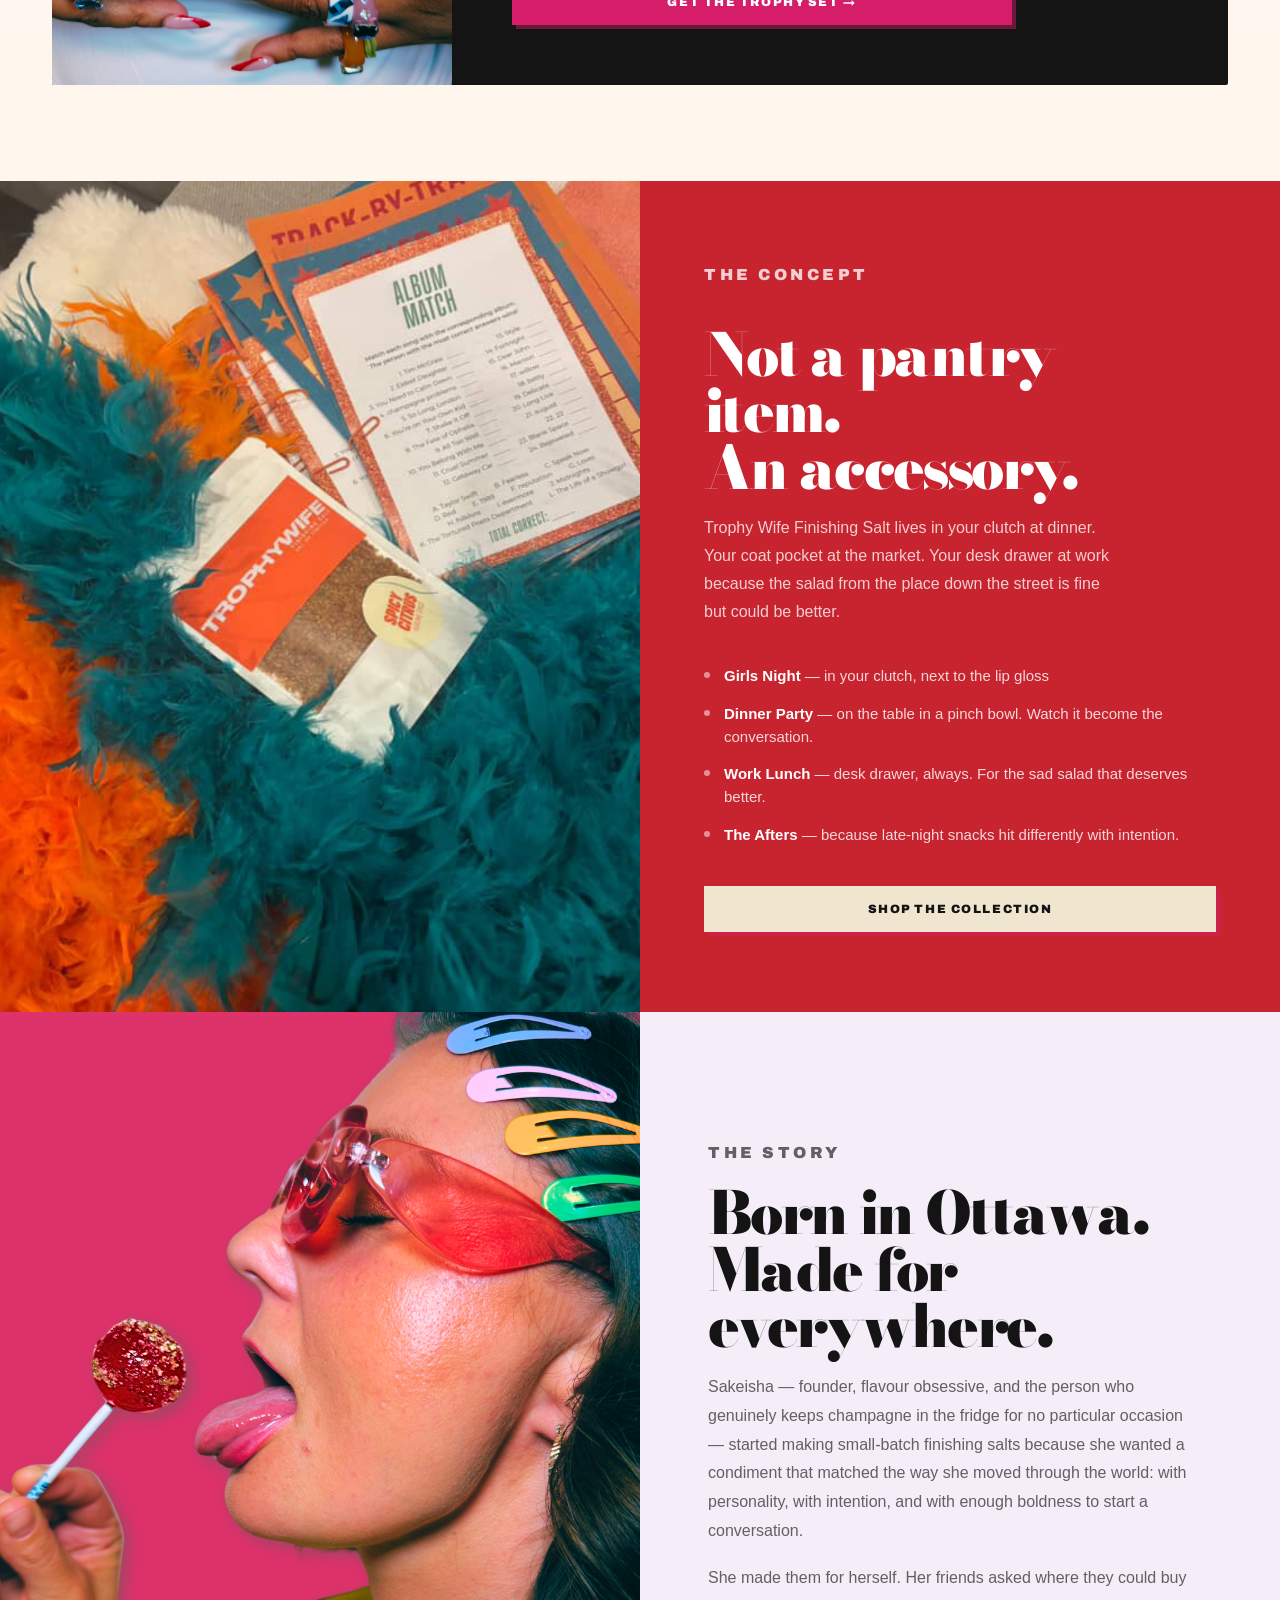
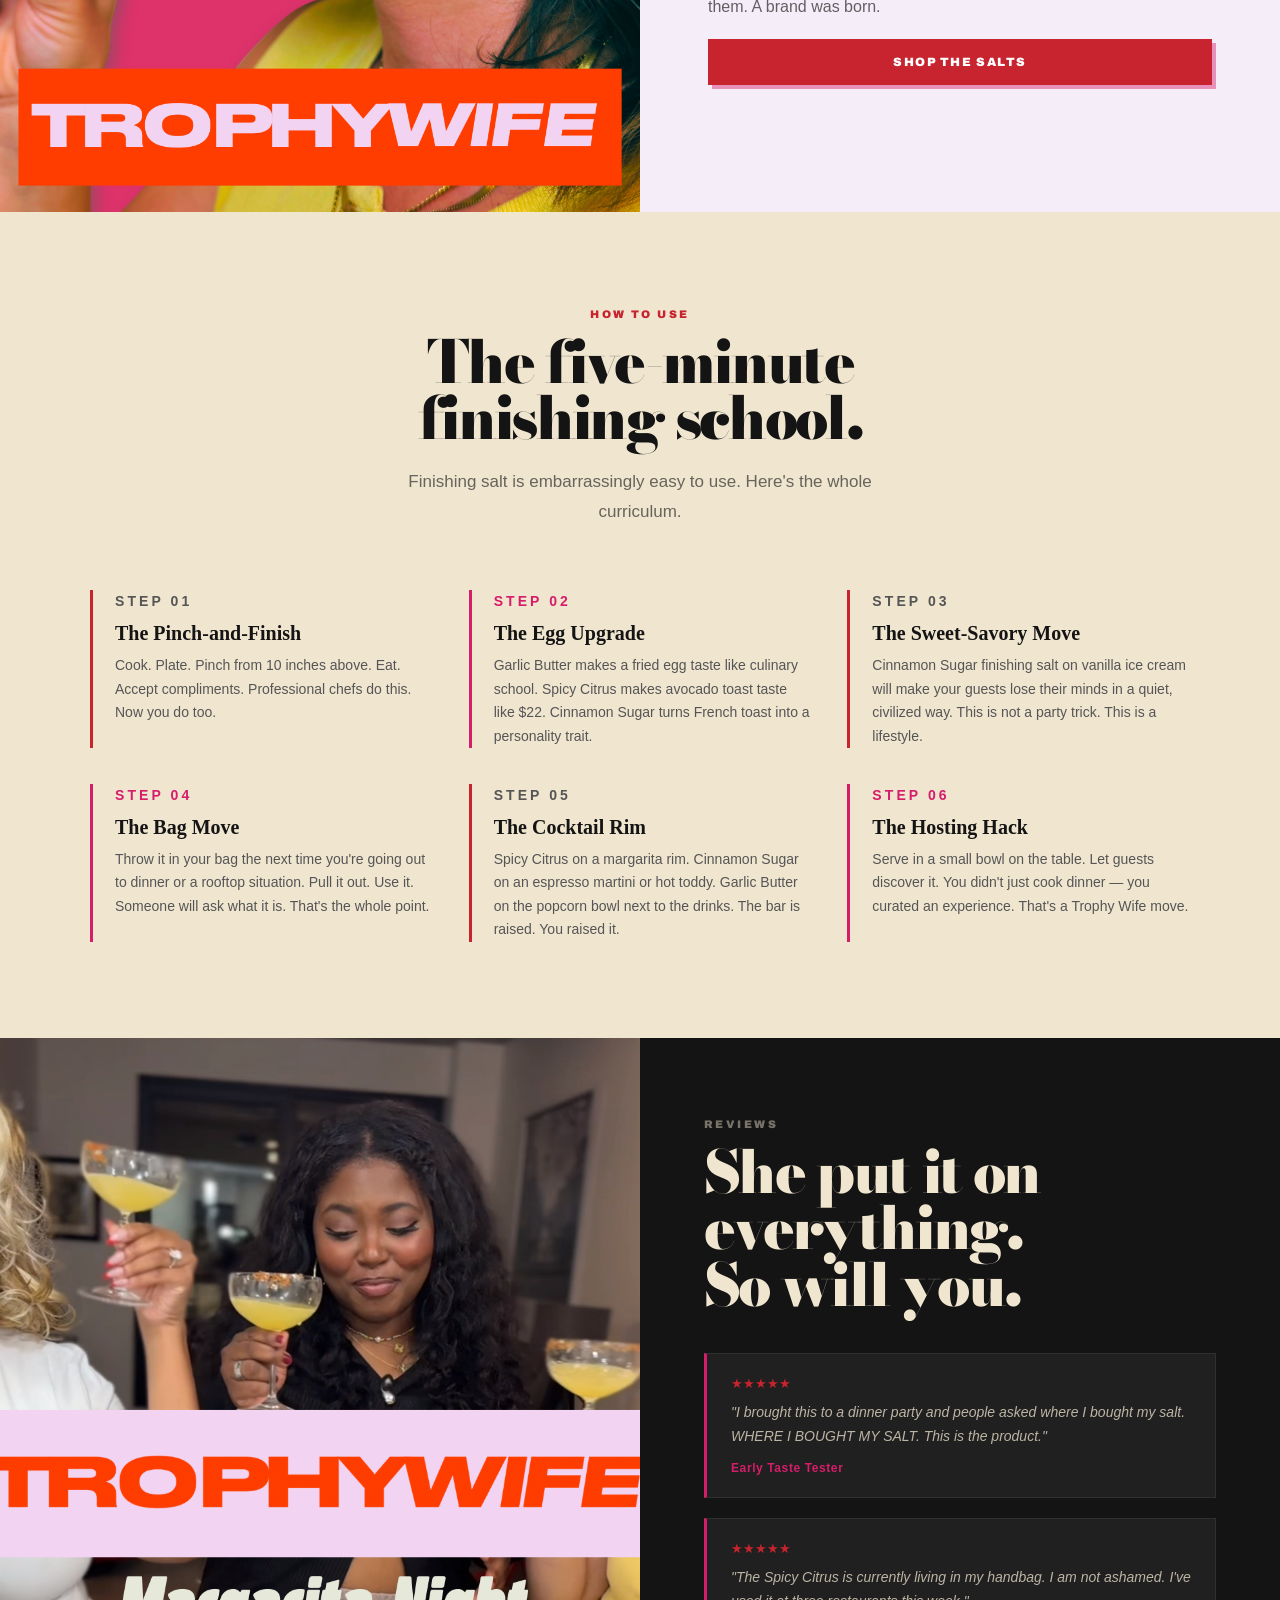
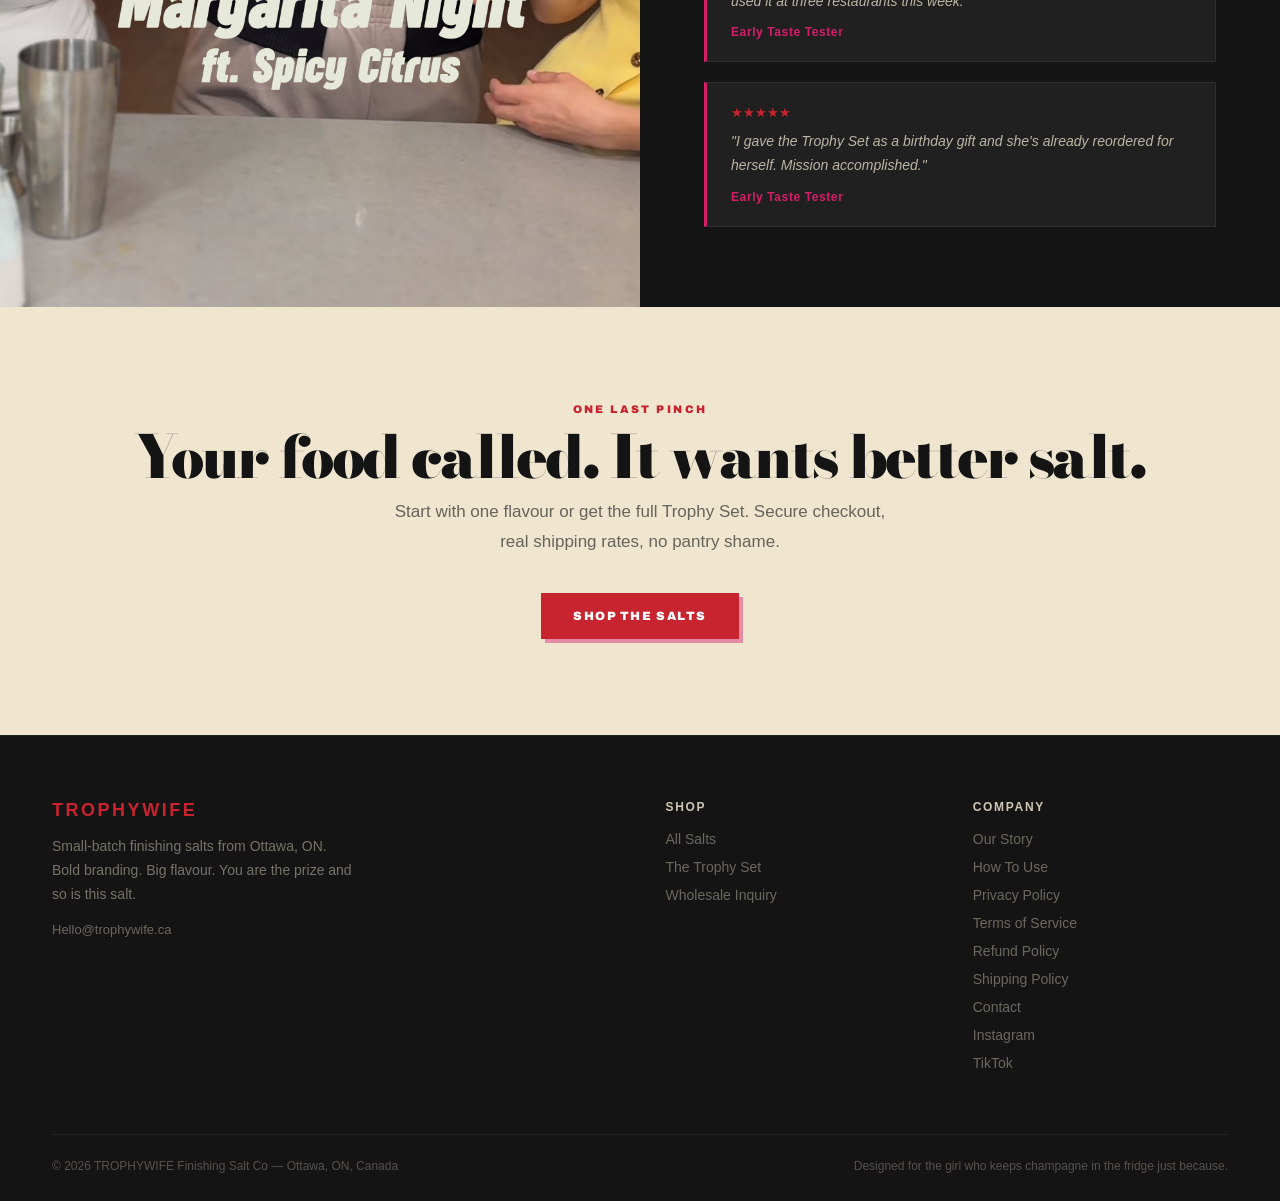
==== commit 3f34c711: "add branded cart review and quantity controls" ====
--- a/index.html
+++ b/index.html
@@ -137,6 +137,37 @@
     .add-btn:disabled { opacity:.65; cursor:wait; transform:none; }
     .commerce-trust { max-width:1120px; margin:26px auto 34px; padding:16px 20px; background:var(--cream); border:1.5px solid rgba(20,20,20,.18); display:grid; grid-template-columns:repeat(4,1fr); gap:12px; text-align:center; }
     .commerce-trust span { font-family:'Archivo','Satoshi',sans-serif; font-size:10px; font-weight:900; letter-spacing:.1em; line-height:1.4; text-transform:uppercase; }
+
+    /* CART DRAWER */
+    body.cart-open { overflow:hidden; }
+    .cart-overlay { position:fixed; inset:0; background:rgba(20,20,20,.58); opacity:0; visibility:hidden; transition:opacity .22s,visibility .22s; z-index:9997; }
+    .cart-overlay.is-open { opacity:1; visibility:visible; }
+    .cart-drawer { position:fixed; inset:0 0 0 auto; width:min(460px,100%); background:var(--cream); border-left:2px solid var(--dark); transform:translateX(100%); transition:transform .28s ease; z-index:9998; display:flex; flex-direction:column; box-shadow:-18px 0 50px rgba(0,0,0,.2); }
+    .cart-drawer.is-open { transform:translateX(0); }
+    .cart-head { background:var(--pink); color:#fff; padding:25px 24px; display:flex; align-items:center; justify-content:space-between; border-bottom:2px solid var(--dark); }
+    .cart-head h2 { color:#fff; font-size:34px; margin:0; }
+    .cart-close { border:0; background:transparent; color:#fff; font:900 28px/1 'Archivo',sans-serif; cursor:pointer; padding:8px; min-width:44px; min-height:44px; }
+    .cart-close:focus-visible { outline:2px solid var(--cream); outline-offset:2px; }
+    .cart-lines { overflow:auto; flex:1; padding:22px; }
+    .cart-empty { min-height:260px; display:flex; flex-direction:column; align-items:center; justify-content:center; text-align:center; gap:12px; }
+    .cart-empty strong { font-family:'Bodoni Moda','Georgia',serif; font-size:28px; }
+    .cart-empty span { color:#666; font-size:14px; }
+    .cart-line { display:grid; grid-template-columns:84px 1fr; gap:16px; padding:0 0 20px; margin:0 0 20px; border-bottom:1px solid rgba(20,20,20,.2); }
+    .cart-line img { width:84px; height:96px; object-fit:contain; background:#fffaf0; border:1px solid rgba(20,20,20,.18); }
+    .cart-line-name { font-family:'Archivo',sans-serif; font-size:14px; font-weight:900; line-height:1.2; margin:2px 0 7px; text-transform:uppercase; }
+    .cart-line-price { font-size:13px; color:#555; margin-bottom:13px; }
+    .cart-line-actions { display:flex; align-items:center; justify-content:space-between; gap:12px; }
+    .qty { display:flex; align-items:center; border:1.5px solid var(--dark); background:#fff; }
+    .qty button { width:36px; height:36px; border:0; background:#fff; color:var(--dark); font:900 18px/1 'Archivo',sans-serif; cursor:pointer; }
+    .qty span { min-width:32px; text-align:center; font:800 13px/1 'Archivo',sans-serif; }
+    .cart-remove { border:0; background:transparent; color:var(--red); text-decoration:underline; font:800 11px/1 'Archivo',sans-serif; text-transform:uppercase; cursor:pointer; padding:10px 0; }
+    .cart-foot { padding:22px 24px 26px; border-top:2px solid var(--dark); background:#fffaf0; }
+    .cart-subtotal { display:flex; justify-content:space-between; align-items:baseline; margin-bottom:7px; font-family:'Archivo',sans-serif; font-weight:900; text-transform:uppercase; }
+    .cart-subtotal strong { font-size:23px; }
+    .cart-note { font-size:11px; color:#666; line-height:1.5; margin:0 0 15px; }
+    .cart-checkout { display:block; width:100%; border:0; background:var(--red); color:#fff; padding:17px; text-align:center; text-decoration:none; font:900 12px/1 'Archivo',sans-serif; letter-spacing:.12em; text-transform:uppercase; box-shadow:4px 4px 0 var(--pink); }
+    .cart-checkout[aria-disabled="true"] { opacity:.45; pointer-events:none; }
+    .cart-status { font:800 12px/1.5 'Archivo',sans-serif; text-align:center; padding:20px; color:#555; }
 
     .signal-strip { background: var(--dark); color: var(--cream); display:grid; grid-template-columns:repeat(4,1fr); border-top:2px solid var(--cream); border-bottom:2px solid var(--cream); }
     .signal-item { padding:18px 22px; text-align:center; border-right:1px solid rgba(240,230,208,.18); }
@@ -598,11 +629,11 @@
       <ul class="footer-links">
         <li><a href="#about">Our Story</a></li>
         <li><a href="#howto">How To Use</a></li>
-        <li><a href="https://bexhn7-dp.myshopify.com/policies/privacy-policy" target="_blank" rel="noopener">Privacy Policy</a></li>
-        <li><a href="https://bexhn7-dp.myshopify.com/policies/terms-of-service" target="_blank" rel="noopener">Terms of Service</a></li>
-        <li><a href="https://bexhn7-dp.myshopify.com/policies/refund-policy" target="_blank" rel="noopener">Refund Policy</a></li>
-        <li><a href="https://bexhn7-dp.myshopify.com/policies/shipping-policy" target="_blank" rel="noopener">Shipping Policy</a></li>
-        <li><a href="https://bexhn7-dp.myshopify.com/policies/contact-information" target="_blank" rel="noopener">Contact</a></li>
+        <li><a href="/policies/privacy-policy/">Privacy Policy</a></li>
+        <li><a href="/policies/terms-of-service/">Terms of Service</a></li>
+        <li><a href="/policies/refund-policy/">Refund Policy</a></li>
+        <li><a href="/policies/shipping-policy/">Shipping Policy</a></li>
+        <li><a href="/policies/contact-information/">Contact</a></li>
         <li><a href="https://www.instagram.com/eattrophywife" target="_blank" rel="noopener">Instagram</a></li>
         <li><a href="https://www.tiktok.com/@eattrophywife" target="_blank" rel="noopener">TikTok</a></li>
       </ul>
@@ -636,235 +667,24 @@
 };
 
 // ─── Cart State ───
-let cartId = null;
-let cartCount = 0;
-let checkoutUrl = null;
-
-// ─── GraphQL Helper ───
-async function sfetch(query, variables = {}) {
-  const res = await fetch(`https://${SHOPIFY_STORE}/api/2024-01/graphql.json`, {
-    method: 'POST',
-    headers: {
-      'Content-Type': 'application/json',
-      'X-Shopify-Storefront-Access-Token': STOREFRONT_TOKEN,
-    },
-    body: JSON.stringify({ query, variables }),
-  });
-  return res.json();
-}
-
-// ─── Create Cart ───
-async function createCart() {
-  const data = await sfetch(`
-    mutation { cartCreate { cart { id checkoutUrl } userErrors { field message } } }
-  `);
-  const payload = data.data?.cartCreate;
-  if (!payload?.cart || payload.userErrors?.length) {
-    throw new Error(payload?.userErrors?.[0]?.message || 'Could not create cart');
-  }
-  cartId = payload.cart.id;
-  checkoutUrl = payload.cart.checkoutUrl;
-  localStorage.setItem('tw_cart_id', cartId);
-  localStorage.setItem('tw_checkout_url', checkoutUrl);
-  return payload.cart;
-}
-
-// ─── Add to Cart ───
-async function addToCart(variantId) {
-  const addLine = async () => sfetch(`
-    mutation cartLinesAdd($cartId: ID!, $lines: [CartLineInput!]!) {
-      cartLinesAdd(cartId: $cartId, lines: $lines) {
-        cart { id totalQuantity checkoutUrl }
-        userErrors { field message }
-      }
-    }
-  `, {
-    cartId,
-    lines: [{ merchandiseId: `gid://shopify/ProductVariant/${variantId}`, quantity: 1 }]
-  });
-
-  if (!cartId) await createCart();
-  let data = await addLine();
-  let payload = data.data?.cartLinesAdd;
-
-  if (!payload?.cart || payload.userErrors?.length) {
-    // Shopify carts expire. Clear a stale cart once, create a fresh one, and retry.
-    cartId = null;
-    checkoutUrl = null;
-    cartCount = 0;
-    ['tw_cart_id','tw_checkout_url','tw_cart_count'].forEach(key => localStorage.removeItem(key));
-    await createCart();
-    data = await addLine();
-    payload = data.data?.cartLinesAdd;
-  }
-
-  if (!payload?.cart || payload.userErrors?.length) {
-    throw new Error(payload?.userErrors?.[0]?.message || 'Could not add item to cart');
-  }
-
-  const cart = payload.cart;
-  cartCount = cart.totalQuantity;
-  checkoutUrl = cart.checkoutUrl;
-  localStorage.setItem('tw_cart_id', cartId);
-  localStorage.setItem('tw_checkout_url', checkoutUrl);
-  localStorage.setItem('tw_cart_count', String(cartCount));
-  updateCartBadge();
-  showCartToast(cart.checkoutUrl);
-  return cart;
-}
-
-// ─── Update Cart Badge ───
-function updateCartBadge() {
-  const badge = document.getElementById('cart-badge');
-  if (badge) {
-    badge.textContent = cartCount;
-    badge.style.display = cartCount > 0 ? 'flex' : 'none';
-  }
-}
-
-// ─── Cart Toast ───
-function showCartToast(checkoutUrl) {
-  let toast = document.getElementById('tw-cart-toast');
-  if (!toast) {
-    toast = document.createElement('div');
-    toast.id = 'tw-cart-toast';
-    toast.style.cssText = `
-      position:fixed; bottom:32px; right:32px; z-index:9999;
-      background:#141414; color:#F0E6D0; padding:20px 28px;
-      border-radius:2px; box-shadow:0 8px 32px rgba(0,0,0,0.35);
-      font-family:'Satoshi',sans-serif; font-size:14px;
-      display:flex; align-items:center; gap:16px;
-      transform:translateY(100px); opacity:0;
-      transition:transform .3s, opacity .3s;
-      max-width:340px;
-    `;
-    document.body.appendChild(toast);
-  }
-  toast.innerHTML = `
-    <span style="font-family:'Archivo','Satoshi',sans-serif;font-weight:900;color:#D61D6A">TW</span>
-    <div style="flex:1">
-      <div style="font-weight:700;margin-bottom:4px">Added to cart</div>
-      <div style="opacity:.6;font-size:12px">${cartCount} item${cartCount !== 1 ? 's' : ''} in your cart</div>
-    </div>
-    <div style="display:flex;flex-direction:column;gap:8px">
-      <a href="${checkoutUrl}" style="background:#E94440;color:#fff;padding:8px 16px;border-radius:1px;text-decoration:none;font-size:12px;font-weight:700;letter-spacing:.08em;text-align:center;white-space:nowrap">CHECKOUT</a>
-      <button onclick="document.getElementById('tw-cart-toast').style.opacity=0" style="background:transparent;border:1px solid rgba(240,230,208,.2);color:rgba(240,230,208,.6);padding:6px 16px;border-radius:1px;cursor:pointer;font-size:11px;font-family:'Satoshi',sans-serif">Keep Shopping</button>
-    </div>
-  `;
-  setTimeout(() => { toast.style.transform = 'translateY(0)'; toast.style.opacity = '1'; }, 50);
-  setTimeout(() => { toast.style.transform = 'translateY(100px)'; toast.style.opacity = '0'; }, 8000);
-}
-
-// ─── Wire up Add to Cart buttons on DOM ready ───
-document.addEventListener('DOMContentLoaded', () => {
-  cartId = localStorage.getItem('tw_cart_id');
-  checkoutUrl = localStorage.getItem('tw_checkout_url');
-  cartCount = Number(localStorage.getItem('tw_cart_count') || 0);
-
-  // Reconcile persisted cart state with Shopify instead of trusting stale localStorage.
-  if (cartId) {
-    sfetch(`query cartState($id: ID!) { cart(id: $id) { id totalQuantity checkoutUrl } }`, { id: cartId })
-      .then(data => {
-        const liveCart = data.data?.cart;
-        if (!liveCart) throw new Error('Expired cart');
-        cartCount = liveCart.totalQuantity;
-        checkoutUrl = liveCart.checkoutUrl;
-        localStorage.setItem('tw_cart_count', String(cartCount));
-        localStorage.setItem('tw_checkout_url', checkoutUrl);
-        updateCartBadge();
-      })
-      .catch(() => {
-        cartId = null; checkoutUrl = null; cartCount = 0;
-        ['tw_cart_id','tw_checkout_url','tw_cart_count'].forEach(key => localStorage.removeItem(key));
-        updateCartBadge();
-      });
-  }
-
-  // Map product slugs to buttons
-  const buttonMap = {
-    'spicy-citrus':    'btn-spicy-citrus',
-    'garlic-butter':   'btn-garlic-butter',
-    'cinnamon-sugar':  'btn-cinnamon-sugar',
-  };
-
-  // Set data-product on cards by their pnum text
-  document.querySelectorAll('.pcard').forEach(card => {
-    const pnum = card.querySelector('.pnum');
-    if (pnum) {
-      const text = pnum.textContent.toLowerCase();
-      if (text.includes('spicy')) card.dataset.product = 'spicy-citrus';
-      else if (text.includes('garlic') || text.includes('butter')) card.dataset.product = 'garlic-butter';
-      else if (text.includes('cinnamon') || text.includes('sugar')) card.dataset.product = 'cinnamon-sugar';
-    }
-  });
-
-  document.querySelectorAll('.add-btn').forEach(btn => {
-    // Find parent card and get product slug from data attribute or position
-    const card = btn.closest('.pcard');
-    if (card) {
-      const slug = card.dataset.product;
-      if (slug && VARIANTS[slug]) {
-        btn.addEventListener('click', async () => {
-          btn.textContent = 'Adding...';
-          btn.disabled = true;
-          try {
-            await addToCart(VARIANTS[slug]);
-            btn.textContent = 'Added';
-            setTimeout(() => { btn.textContent = 'Add to Cart'; btn.disabled = false; }, 2000);
-          } catch(e) {
-            btn.textContent = 'Add to Cart';
-            btn.disabled = false;
-          }
-        });
-      }
-    }
-  });
-
-  // Gift Set button
-  const giftBtn = document.querySelector('.btn-pink');
-  if (giftBtn) {
-    giftBtn.textContent = 'Get The Trophy Set →';
-    giftBtn.href = '#products';
-    giftBtn.addEventListener('click', async (e) => {
-      e.preventDefault();
-      giftBtn.textContent = 'Adding...';
-      giftBtn.style.pointerEvents = 'none';
-      try {
-        await addToCart(VARIANTS['trophy-set']);
-        giftBtn.textContent = 'Added';
-        setTimeout(() => {
-          giftBtn.textContent = 'Get The Trophy Set →';
-          giftBtn.style.pointerEvents = '';
-        }, 2000);
-      } catch (e) {
-        giftBtn.textContent = 'Get The Trophy Set →';
-        giftBtn.style.pointerEvents = '';
-      }
-    });
-  }
-
-  // Add cart icon to nav
-  const nav = document.querySelector('nav');
-  if (nav) {
-    const cartEl = document.createElement('a');
-    cartEl.href = '#products';
-    cartEl.setAttribute('aria-label', 'Open cart');
-    cartEl.style.cssText = 'position:relative;cursor:pointer;display:flex;align-items:center;color:inherit;text-decoration:none;';
-    cartEl.innerHTML = `
-      <svg width="22" height="22" viewBox="0 0 24 24" fill="none" stroke="currentColor" stroke-width="2">
-        <path d="M6 2L3 6v14a2 2 0 002 2h14a2 2 0 002-2V6l-3-4z"/><line x1="3" y1="6" x2="21" y2="6"/>
-        <path d="M16 10a4 4 0 01-8 0"/>
-      </svg>
-      <span id="cart-badge" style="display:none;position:absolute;top:-8px;right:-8px;background:#E94440;color:#fff;width:18px;height:18px;border-radius:50%;font-size:11px;font-weight:700;align-items:center;justify-content:center;"></span>
-    `;
-    cartEl.addEventListener('click', (e) => {
-      if (checkoutUrl) {
-        e.preventDefault();
-        window.location.href = checkoutUrl;
-      }
-    });
-    nav.appendChild(cartEl);
-    updateCartBadge();
-  }
-});
+let cartId=null, cartCount=0, checkoutUrl=null, activeCart=null;
+const CART_FIELDS=`fragment CartDetail on Cart{id checkoutUrl totalQuantity cost{subtotalAmount{amount currencyCode}} lines(first:50){nodes{id quantity merchandise{... on ProductVariant{id price{amount currencyCode} image{url altText} product{title handle}}}}}}`;
+const esc=(v='')=>String(v).replace(/[&<>'"]/g,c=>({'&':'&amp;','<':'&lt;','>':'&gt;',"'":'&#39;','"':'&quot;'}[c]));
+const cash=(amount,currency='USD')=>new Intl.NumberFormat('en-US',{style:'currency',currency}).format(Number(amount));
+
+async function sfetch(query,variables={}){const res=await fetch(`https://${SHOPIFY_STORE}/api/2024-01/graphql.json`,{method:'POST',headers:{'Content-Type':'application/json','X-Shopify-Storefront-Access-Token':STOREFRONT_TOKEN},body:JSON.stringify({query,variables})});if(!res.ok)throw new Error(`Shopify request failed (${res.status})`);const data=await res.json();if(data.errors?.length)throw new Error(data.errors[0].message);return data;}
+function updateCartBadge(){const badge=document.getElementById('cart-badge');if(badge){badge.textContent=cartCount;badge.style.display=cartCount>0?'flex':'none';}}
+function persistCart(cart){activeCart=cart;cartId=cart?.id||null;cartCount=cart?.totalQuantity||0;checkoutUrl=cart?.checkoutUrl||null;if(cartId){localStorage.setItem('tw_cart_id',cartId);localStorage.setItem('tw_checkout_url',checkoutUrl||'');localStorage.setItem('tw_cart_count',String(cartCount));}else ['tw_cart_id','tw_checkout_url','tw_cart_count'].forEach(k=>localStorage.removeItem(k));updateCartBadge();renderCartDrawer(cart);}
+async function createCart(){const d=await sfetch(`mutation{cartCreate{cart{...CartDetail}userErrors{field message}}}${CART_FIELDS}`),p=d.data?.cartCreate;if(!p?.cart||p.userErrors?.length)throw new Error(p?.userErrors?.[0]?.message||'Could not create cart');persistCart(p.cart);return p.cart;}
+async function fetchCart(){if(!cartId)return null;const d=await sfetch(`query($id:ID!){cart(id:$id){...CartDetail}}${CART_FIELDS}`,{id:cartId});return d.data?.cart||null;}
+async function addToCart(variantId){const add=()=>sfetch(`mutation($cartId:ID!,$lines:[CartLineInput!]!){cartLinesAdd(cartId:$cartId,lines:$lines){cart{...CartDetail}userErrors{field message}}}${CART_FIELDS}`,{cartId,lines:[{merchandiseId:`gid://shopify/ProductVariant/${variantId}`,quantity:1}]});if(!cartId)await createCart();let d=await add(),p=d.data?.cartLinesAdd;if(!p?.cart||p.userErrors?.length){persistCart(null);await createCart();d=await add();p=d.data?.cartLinesAdd;}if(!p?.cart||p.userErrors?.length)throw new Error(p?.userErrors?.[0]?.message||'Could not add item');persistCart(p.cart);openCartDrawer(false);return p.cart;}
+async function setLineQuantity(lineId,quantity){if(!cartId)return;setCartStatus('Updating cart…');const remove=quantity<=0;const q=remove?`mutation($cartId:ID!,$ids:[ID!]!){cartLinesRemove(cartId:$cartId,lineIds:$ids){cart{...CartDetail}userErrors{field message}}}${CART_FIELDS}`:`mutation($cartId:ID!,$lines:[CartLineUpdateInput!]!){cartLinesUpdate(cartId:$cartId,lines:$lines){cart{...CartDetail}userErrors{field message}}}${CART_FIELDS}`;const d=await sfetch(q,remove?{cartId,ids:[lineId]}:{cartId,lines:[{id:lineId,quantity}]}),p=remove?d.data?.cartLinesRemove:d.data?.cartLinesUpdate;if(!p?.cart||p.userErrors?.length)throw new Error(p?.userErrors?.[0]?.message||'Could not update cart');persistCart(p.cart);}
+function ensureCartDrawer(){if(document.getElementById('tw-cart-drawer'))return;const shell=document.createElement('div');shell.innerHTML=`<div class="cart-overlay" id="tw-cart-overlay"></div><aside class="cart-drawer" id="tw-cart-drawer" role="dialog" aria-modal="true" aria-labelledby="tw-cart-title" aria-hidden="true"><div class="cart-head"><h2 id="tw-cart-title">Your Cart</h2><button class="cart-close" type="button" aria-label="Close cart">×</button></div><div class="cart-lines" id="tw-cart-lines"></div><div class="cart-foot"><div class="cart-subtotal"><span>Subtotal</span><strong id="tw-cart-subtotal">$0.00</strong></div><p class="cart-note">Shipping and taxes are calculated securely at checkout.</p><a class="cart-checkout" id="tw-cart-checkout" href="#products" aria-disabled="true">Secure Checkout</a></div></aside>`;document.body.append(...shell.children);document.getElementById('tw-cart-overlay').onclick=closeCartDrawer;document.querySelector('.cart-close').onclick=closeCartDrawer;document.getElementById('tw-cart-lines').onclick=async e=>{const btn=e.target.closest('[data-cart-action]');if(!btn)return;const line=activeCart?.lines?.nodes?.find(x=>x.id===btn.dataset.lineId);if(!line)return;const a=btn.dataset.cartAction,next=a==='increase'?line.quantity+1:a==='decrease'?line.quantity-1:0;try{await setLineQuantity(line.id,next);}catch(_){setCartStatus('Cart update failed. Please try again.');}};renderCartDrawer(activeCart);}
+function renderCartDrawer(cart){if(!document.getElementById('tw-cart-drawer'))return;const list=document.getElementById('tw-cart-lines'),checkout=document.getElementById('tw-cart-checkout'),subtotal=document.getElementById('tw-cart-subtotal'),lines=cart?.lines?.nodes||[];if(!lines.length){list.innerHTML='<div class="cart-empty"><strong>Your cart is waiting.</strong><span>Pick a flavour. Make dinner interesting.</span><a class="btn btn-red" href="#products" data-close-cart>Shop The Salts</a></div>';list.querySelector('[data-close-cart]')?.addEventListener('click',closeCartDrawer);subtotal.textContent='$0.00';checkout.href='#products';checkout.setAttribute('aria-disabled','true');return;}list.innerHTML=lines.map(line=>{const m=line.merchandise,title=m.product?.title||'Trophy Wife Salt',img=m.image?.url||'',total=Number(m.price?.amount||0)*line.quantity;return `<div class="cart-line">${img?`<img src="${esc(img)}" alt="${esc(m.image?.altText||title)}">`:'<div></div>'}<div><div class="cart-line-name">${esc(title)}</div><div class="cart-line-price">${cash(total,m.price?.currencyCode)}</div><div class="cart-line-actions"><div class="qty" aria-label="Quantity for ${esc(title)}"><button type="button" data-cart-action="decrease" data-line-id="${esc(line.id)}" aria-label="Decrease quantity">−</button><span>${line.quantity}</span><button type="button" data-cart-action="increase" data-line-id="${esc(line.id)}" aria-label="Increase quantity">+</button></div><button type="button" class="cart-remove" data-cart-action="remove" data-line-id="${esc(line.id)}">Remove</button></div></div></div>`;}).join('');subtotal.textContent=cash(cart.cost?.subtotalAmount?.amount||0,cart.cost?.subtotalAmount?.currencyCode);checkout.href=cart.checkoutUrl;checkout.removeAttribute('aria-disabled');}
+function setCartStatus(message){const list=document.getElementById('tw-cart-lines');if(list)list.insertAdjacentHTML('afterbegin',`<div class="cart-status">${esc(message)}</div>`);}
+async function openCartDrawer(refresh=true){ensureCartDrawer();document.body.classList.add('cart-open');const overlay=document.getElementById('tw-cart-overlay'),drawer=document.getElementById('tw-cart-drawer');overlay.classList.add('is-open');drawer.classList.add('is-open');drawer.setAttribute('aria-hidden','false');document.querySelector('.cart-close')?.focus();if(refresh&&cartId){setCartStatus('Loading your cart…');try{const cart=await fetchCart();if(!cart)throw new Error();persistCart(cart);}catch(_){persistCart(null);}}}
+function closeCartDrawer(){document.body.classList.remove('cart-open');document.getElementById('tw-cart-overlay')?.classList.remove('is-open');const d=document.getElementById('tw-cart-drawer');d?.classList.remove('is-open');d?.setAttribute('aria-hidden','true');}
+async function hydrateProducts(){try{const d=await sfetch(`query{spicy:product(handle:"spicy-citrus"){handle availableForSale variants(first:1){nodes{id price{amount currencyCode}}}} garlic:product(handle:"garlic-butter"){handle availableForSale variants(first:1){nodes{id price{amount currencyCode}}}} cinnamon:product(handle:"cinnamon-sugar"){handle availableForSale variants(first:1){nodes{id price{amount currencyCode}}}} set:product(handle:"the-trophy-set"){handle availableForSale variants(first:1){nodes{id price{amount currencyCode}}}}}`);Object.values(d.data||{}).filter(Boolean).forEach(p=>{const v=p.variants?.nodes?.[0];if(!v)return;const key=p.handle==='the-trophy-set'?'trophy-set':p.handle;VARIANTS[key]=v.id.split('/').pop();const card=document.querySelector(`[data-product="${p.handle}"]`),price=card?.querySelector('.pprice'),btn=card?.querySelector('.add-btn');if(price)price.innerHTML=`${cash(v.price.amount,v.price.currencyCode).replace('.00','')} <sub>${v.price.currencyCode}</sub>`;if(btn&&!p.availableForSale){btn.textContent='Sold Out';btn.disabled=true;}if(key==='trophy-set'){const gp=document.querySelector('.gift-price');if(gp)gp.innerHTML=`${cash(v.price.amount,v.price.currencyCode).replace('.00','')} <sub>${v.price.currencyCode}</sub>`;}});}catch(_){} }
+
+document.addEventListener('DOMContentLoaded',()=>{ensureCartDrawer();cartId=localStorage.getItem('tw_cart_id');checkoutUrl=localStorage.getItem('tw_checkout_url');cartCount=Number(localStorage.getItem('tw_cart_count')||0);updateCartBadge();hydrateProducts();if(cartId)fetchCart().then(c=>{if(!c)throw new Error();persistCart(c);}).catch(()=>persistCart(null));document.querySelectorAll('.add-btn').forEach(btn=>{const slug=btn.closest('.pcard')?.dataset.product;if(!slug||!VARIANTS[slug])return;btn.onclick=async()=>{const original=btn.textContent;btn.textContent='Adding…';btn.disabled=true;try{await addToCart(VARIANTS[slug]);btn.textContent='Added';}catch(_){btn.textContent='Try Again';}setTimeout(()=>{if(btn.textContent!=='Sold Out'){btn.textContent=original;btn.disabled=false;}},1800);};});const gift=document.querySelector('.btn-pink');if(gift){gift.href='#products';gift.onclick=async e=>{e.preventDefault();const original=gift.textContent;gift.textContent='Adding…';gift.style.pointerEvents='none';try{await addToCart(VARIANTS['trophy-set']);gift.textContent='Added';}catch(_){gift.textContent='Try Again';}setTimeout(()=>{gift.textContent=original;gift.style.pointerEvents='';},1800);};}const nav=document.querySelector('nav');if(nav){const cart=document.createElement('button');cart.type='button';cart.setAttribute('aria-label','Open cart');cart.style.cssText='position:relative;cursor:pointer;display:flex;align-items:center;color:inherit;background:transparent;border:0;padding:10px;';cart.innerHTML=`<svg width="22" height="22" viewBox="0 0 24 24" fill="none" stroke="currentColor" stroke-width="2"><path d="M6 2L3 6v14a2 2 0 002 2h14a2 2 0 002-2V6l-3-4z"/><line x1="3" y1="6" x2="21" y2="6"/><path d="M16 10a4 4 0 01-8 0"/></svg><span id="cart-badge" style="display:none;position:absolute;top:1px;right:1px;background:#E94440;color:#fff;width:18px;height:18px;border-radius:50%;font-size:11px;font-weight:700;align-items:center;justify-content:center;"></span>`;cart.onclick=()=>openCartDrawer(true);nav.appendChild(cart);updateCartBadge();}document.addEventListener('keydown',e=>{if(e.key==='Escape')closeCartDrawer();});});
 </script>
